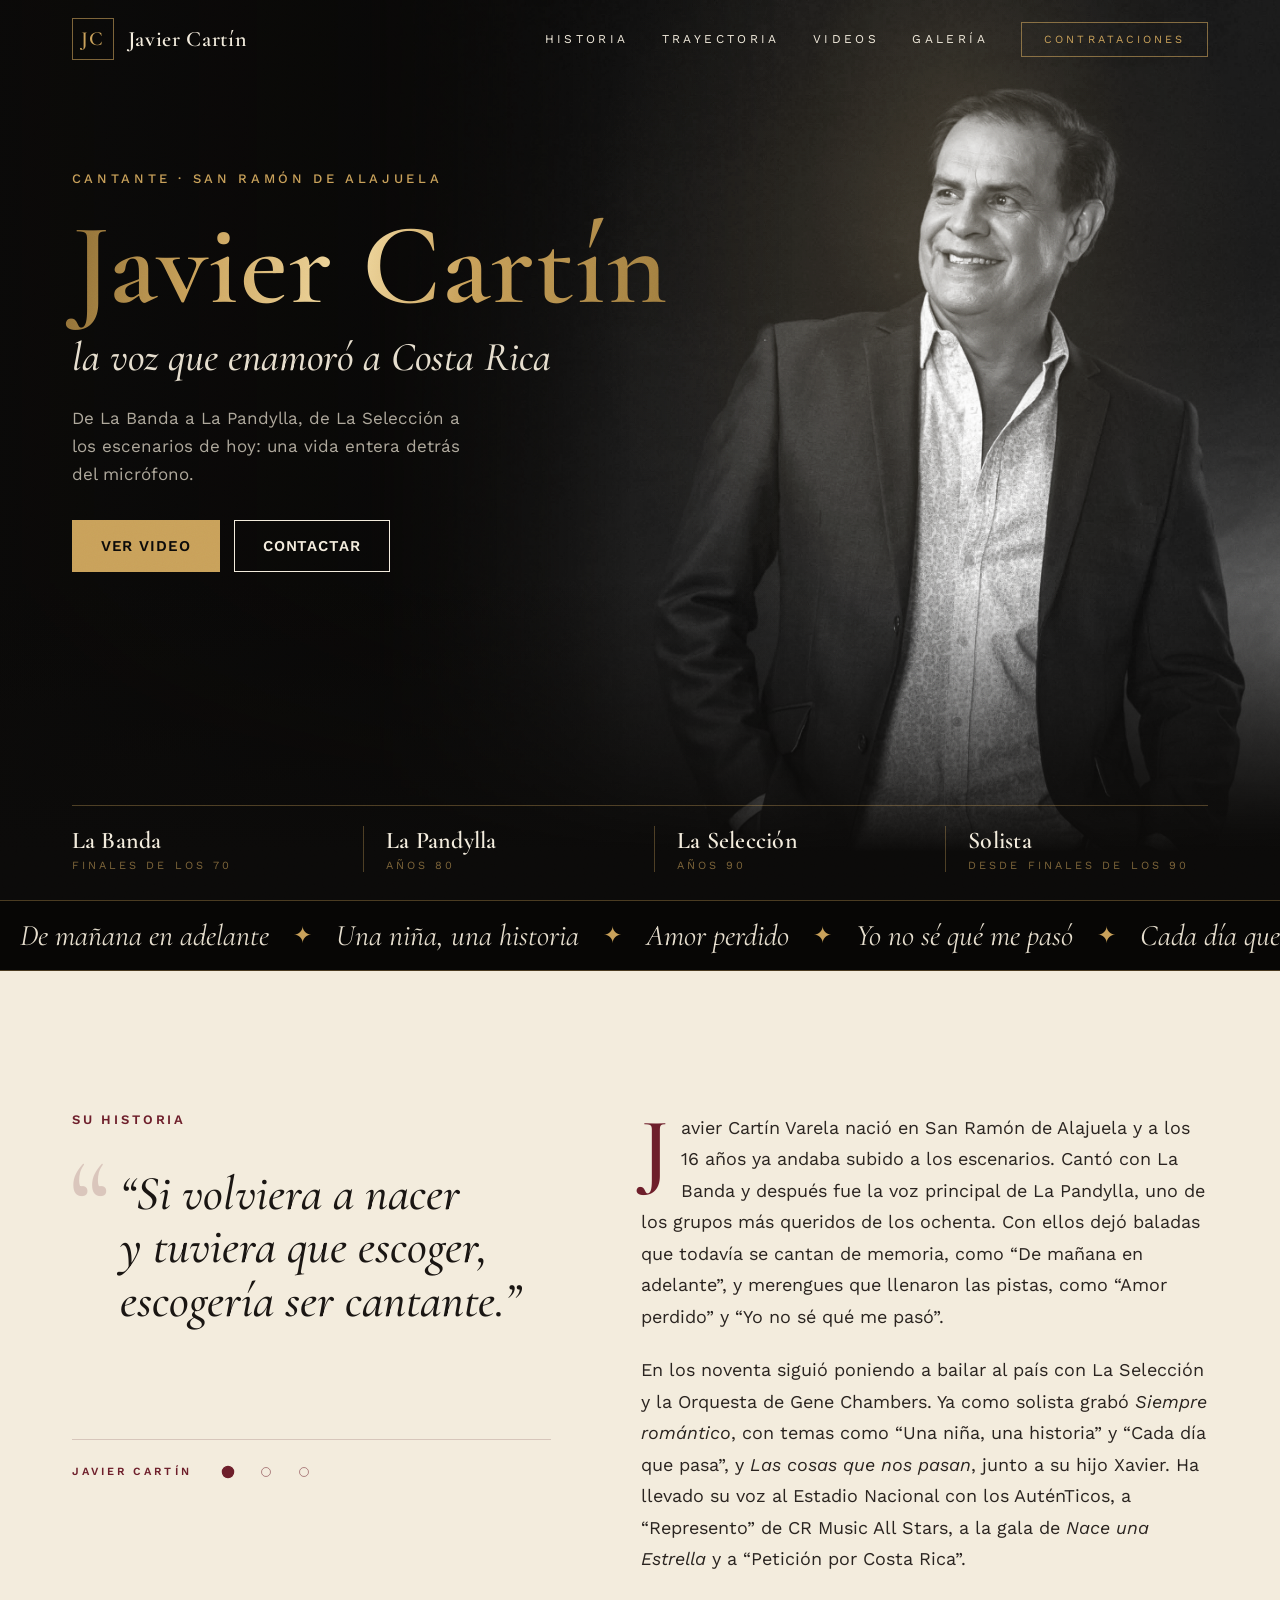
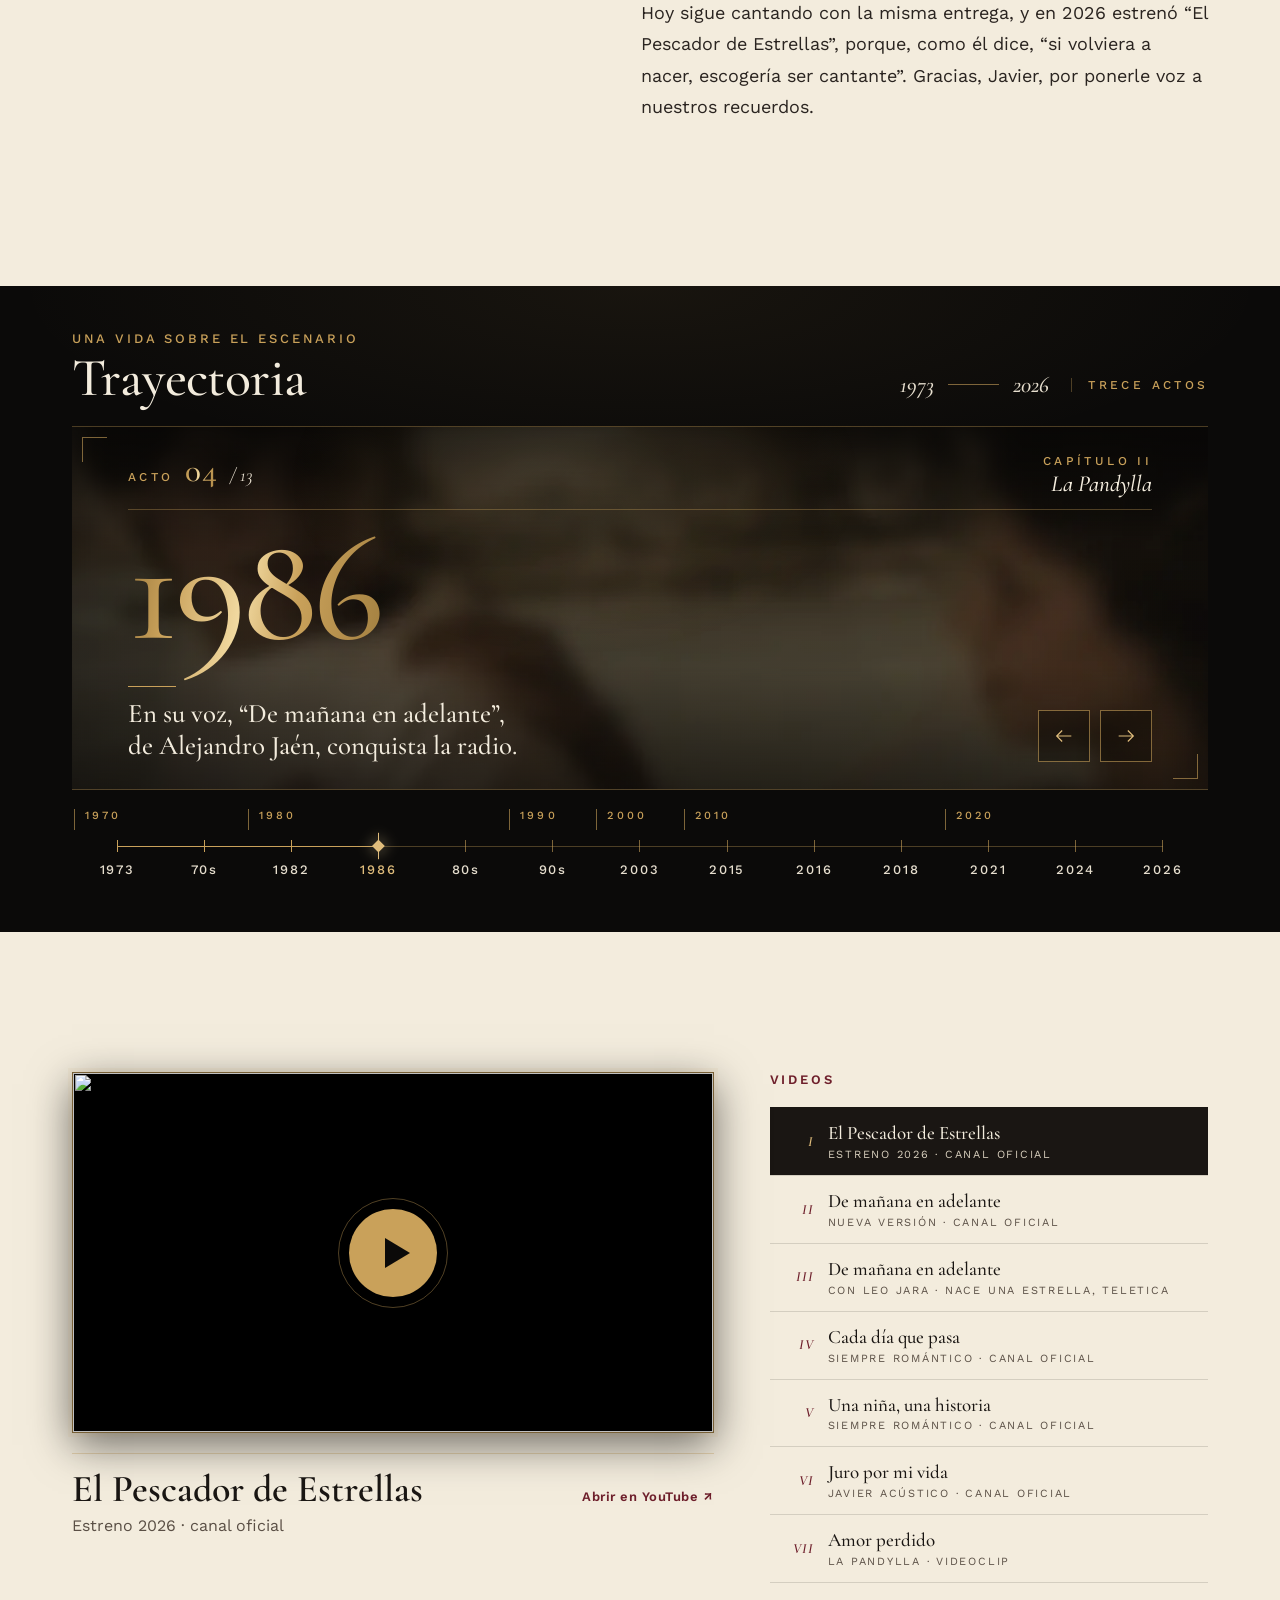
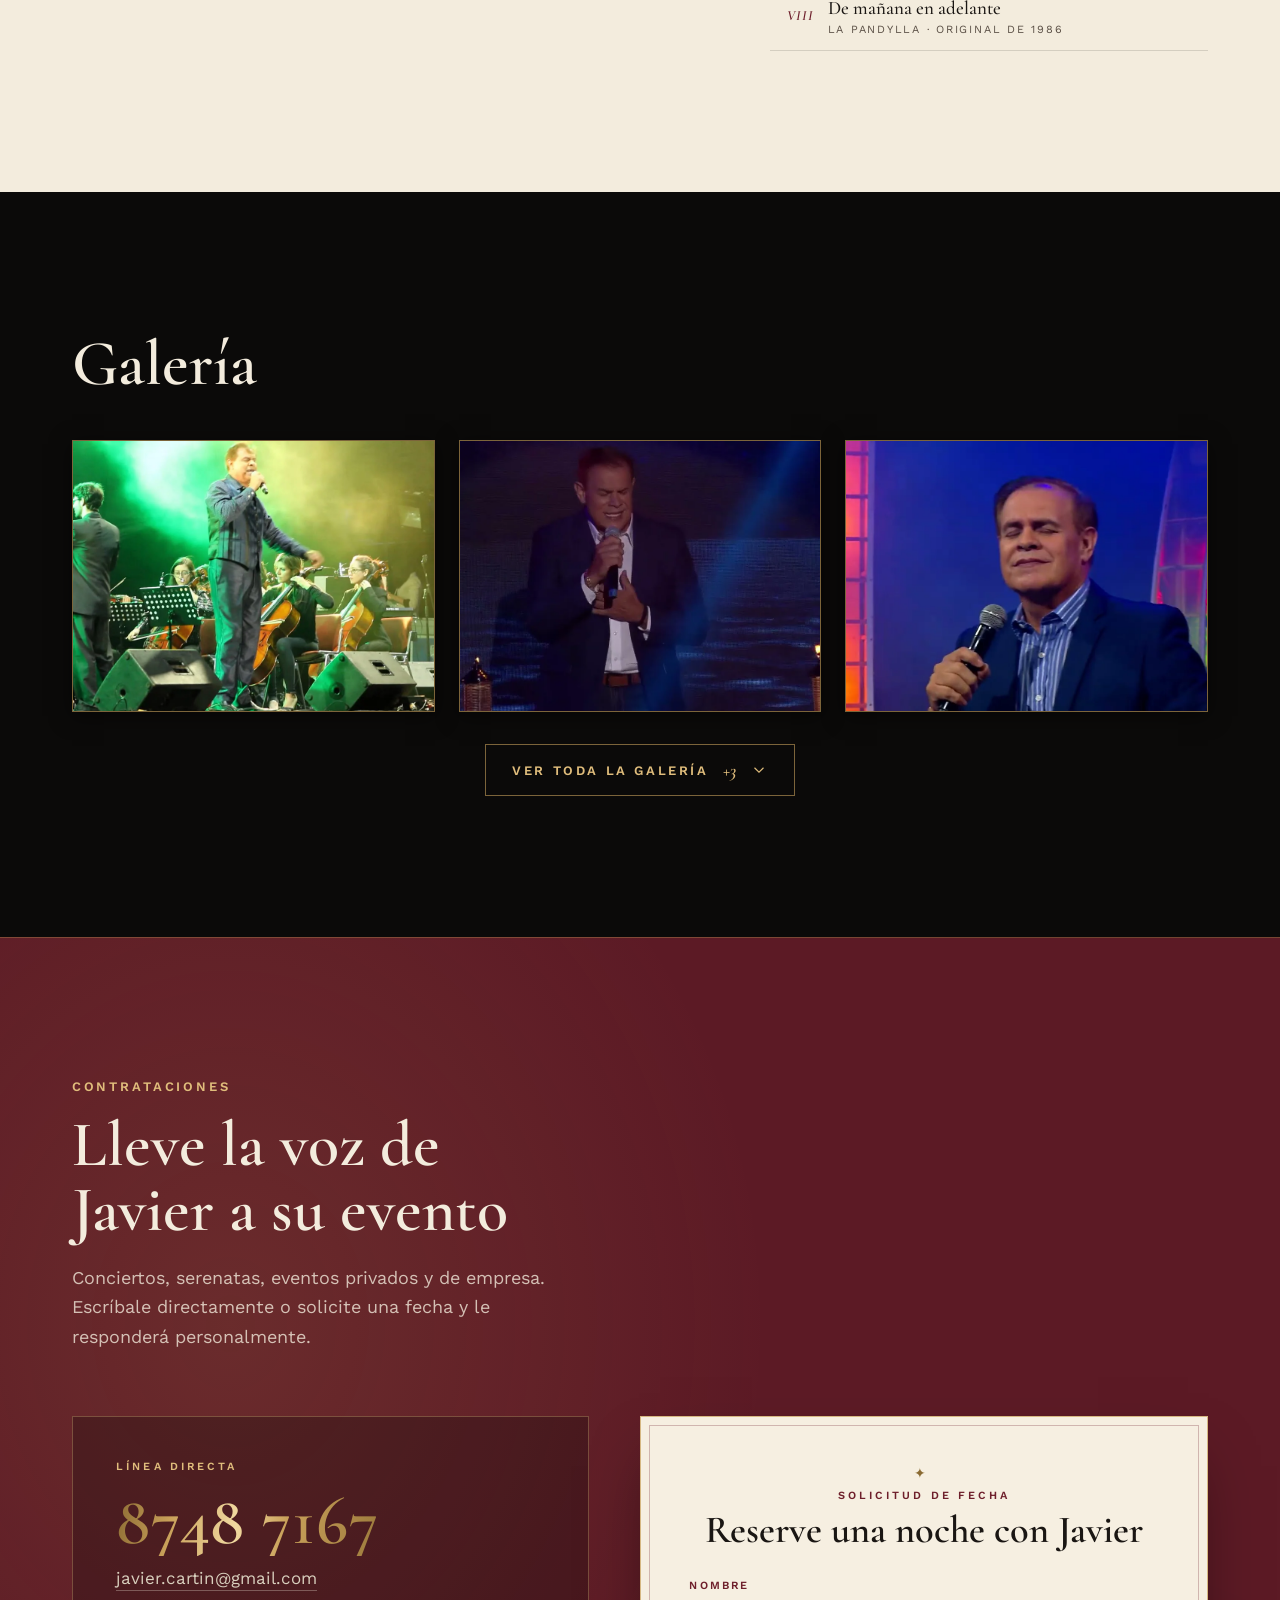
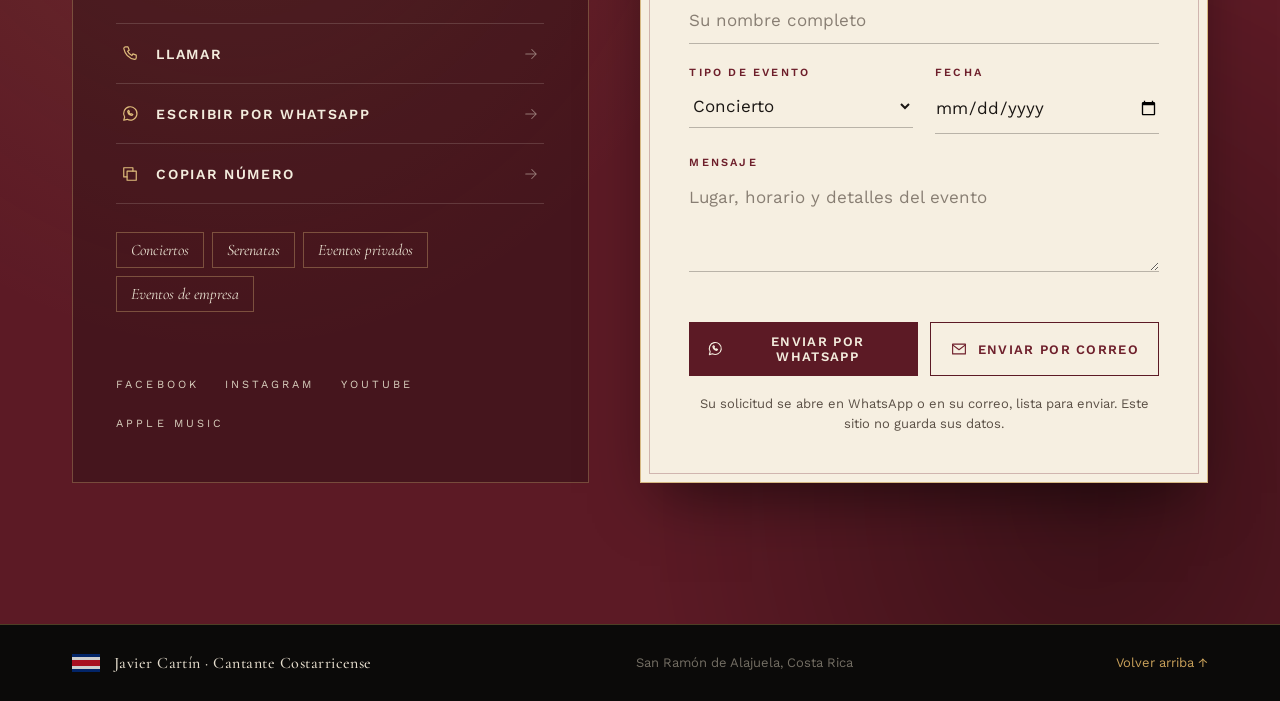
==== index.html @ 52dc6cdf "feat: contacto tipo concierge, galería de shows expandible, trayectoria compacta con fondos de época" ====
<!DOCTYPE html>
<html lang="es">
<head>
<meta charset="utf-8">
<meta name="viewport" content="width=device-width, initial-scale=1">
<title>Javier Cartín · Cantante Costarricense</title>
<meta name="description" content="Javier Cartín, cantante costarricense. De La Banda a La Pandylla, de La Selección a los escenarios de hoy. Contacto y contrataciones.">
<meta property="og:title" content="Javier Cartín · Cantante Costarricense">
<meta property="og:image" content="assets/javier-cartin.jpg">
<link rel="preconnect" href="https://fonts.googleapis.com">
<link rel="preconnect" href="https://fonts.gstatic.com" crossorigin>
<link rel="stylesheet" href="https://fonts.googleapis.com/css2?family=Cormorant+Garamond:ital,wght@0,500;0,600;1,500&family=Work+Sans:wght@400;500;600&display=swap">
<link rel="stylesheet" href="css/base.css">
<link rel="stylesheet" href="css/hero.css">
<link rel="stylesheet" href="css/trayectoria.css">
<link rel="stylesheet" href="css/secciones.css">
<link rel="stylesheet" href="css/contacto.css">
</head>
<body>
<div class="progress" id="progress"></div>
<div class="grano" aria-hidden="true"></div>

<header class="nav" id="nav">
  <a class="nav__logo" href="#inicio" aria-label="Javier Cartín · Inicio">
    <span class="nav__logo-mono" aria-hidden="true">JC</span>
    <span class="nav__logo-name">Javier Cartín</span>
  </a>
  <nav class="nav__links">
    <a href="#historia">Historia</a><a href="#trayectoria">Trayectoria</a><a href="#videos">Videos</a><a href="#galeria">Galería</a>
    <a class="nav__cta" href="#contacto">Contrataciones</a>
  </nav>
</header>

<main>
<section class="hero" id="inicio">
  <div class="hero__photo" id="heroPhoto"><img src="assets/javier-cartin.jpg" alt="Retrato de Javier Cartín" fetchpriority="high"></div>
  <div class="hero__spotlight" aria-hidden="true"></div>
  <div class="hero__scrim"></div>
  <div class="hero__fade"></div>
  <div class="hero__text">
    <div class="eyebrow reveal">Cantante · San Ramón de Alajuela</div>
    <h1 class="oro-metal reveal" data-delay="120">Javier Cartín</h1>
    <div class="hero__tag reveal" data-delay="240"><em>la voz que enamoró a Costa Rica</em></div>
    <p class="reveal" data-delay="360">De La Banda a La Pandylla, de La Selección a los escenarios de hoy: una vida entera detrás del micrófono.</p>
    <div class="btns reveal" data-delay="480">
      <a class="btn btn--gold" href="#videos">Ver video</a>
      <a class="btn btn--line" href="#contacto">Contactar</a>
    </div>
  </div>
  <div class="eras">
    <button data-era="1"><strong>La Banda</strong><span>Finales de los 70</span></button>
    <button data-era="2"><strong>La Pandylla</strong><span>Años 80</span></button>
    <button data-era="5"><strong>La Selección</strong><span>Años 90</span></button>
    <button data-era="6"><strong>Solista</strong><span>Desde finales de los 90</span></button>
  </div>
</section>

<div class="marquee" aria-hidden="true"><div class="marquee__track" id="marquee"></div></div>

<section class="historia" id="historia">
  <div class="historia__quote reveal">
    <div class="eyebrow eyebrow--vino">Su historia</div>
    <div class="quote-box"><blockquote id="quote"></blockquote></div>
    <div class="quote-meta"><span>Javier Cartín</span><div class="dots" id="quoteDots"></div></div>
  </div>
  <div class="historia__bio reveal" data-delay="150">
    <p>Javier Cartín Varela nació en San Ramón de Alajuela y a los 16 años ya andaba subido a los escenarios. Cantó con La Banda y después fue la voz principal de La Pandylla, uno de los grupos más queridos de los ochenta. Con ellos dejó baladas que todavía se cantan de memoria, como “De mañana en adelante”, y merengues que llenaron las pistas, como “Amor perdido” y “Yo no sé qué me pasó”.</p>
    <p>En los noventa siguió poniendo a bailar al país con La Selección y la Orquesta de Gene Chambers. Ya como solista grabó <em>Siempre romántico</em>, con temas como “Una niña, una historia” y “Cada día que pasa”, y <em>Las cosas que nos pasan</em>, junto a su hijo Xavier. Ha llevado su voz al Estadio Nacional con los AuténTicos, a “Represento” de CR Music All Stars, a la gala de <em>Nace una Estrella</em> y a “Petición por Costa Rica”.</p>
    <p>Hoy sigue cantando con la misma entrega, y en 2026 estrenó “El Pescador de Estrellas”, porque, como él dice, “si volviera a nacer, escogería ser cantante”. Gracias, Javier, por ponerle voz a nuestros recuerdos.</p>
  </div>
</section>

<section class="section" id="trayectoria">
  <header class="tray__head reveal">
    <div>
      <div class="eyebrow">Una vida sobre el escenario</div>
      <h2 id="trayTitulo">Trayectoria</h2>
    </div>
    <div class="tray__fechas"><span>1973</span><i aria-hidden="true"></i><span>2026</span><small>Trece actos</small></div>
  </header>

  <div class="tray__escena reveal" data-delay="100" id="tPanel" role="tabpanel">
    <div class="tray__fondo" aria-hidden="true"><div class="tray__capa"><img id="tFondoA" alt="" decoding="async"></div><div class="tray__capa"><img id="tFondoB" alt="" decoding="async"></div></div>
    <div class="tray__foco" aria-hidden="true"></div>
    <div class="tray__barrido" id="tBarrido" aria-hidden="true"></div>
    <div class="tray__contenido">
      <div class="tray__marco">
        <div class="tray__acto" id="tActoCapa"><span class="tray__et">Acto</span><span class="tray__acto-n oro-metal" id="tCount"></span><span class="tray__acto-total">/ <span id="tTotal"></span></span></div>
        <div class="tray__capitulo" id="tCapCapa"><span class="tray__et" id="tCap"></span><span class="tray__etapa" id="tMeta"></span><span class="tray__nota" id="tNota"></span></div>
      </div>
      <div class="tray__anio-wrap" id="tAnioCapa"><span class="tray__circa" id="tCirca" hidden>circa</span><span class="tray__anio oro-metal" id="tBig"></span></div>
      <div class="tray__pie">
        <div class="tray__textos" id="tTextos"><p class="tray__texto" id="tText"></p></div>
        <div class="tray__ctrl">
          <button class="tray__btn" id="tPrev" type="button" aria-label="Acto anterior"><svg viewBox="0 0 24 24" fill="none" stroke="currentColor" stroke-width="1.25" aria-hidden="true"><path d="M20 12H4M10 6l-6 6 6 6"/></svg></button>
          <p class="tray__pista" aria-hidden="true">Deslice para cambiar de acto</p>
          <button class="tray__btn" id="tNext" type="button" aria-label="Acto siguiente"><svg viewBox="0 0 24 24" fill="none" stroke="currentColor" stroke-width="1.25" aria-hidden="true"><path d="M4 12h16M14 6l6 6-6 6"/></svg></button>
        </div>
      </div>
    </div>
    <div class="tray__telon" aria-hidden="true"></div>
  </div>
  <p class="tray__sr" id="tVivo" aria-live="polite" aria-atomic="true"></p>

  <div class="tray__riel reveal" data-delay="200" id="rail">
    <div class="tray__riel-in" id="tRielIn" role="tablist" aria-label="Línea de tiempo: elija un acto (flechas izquierda y derecha)">
      <div class="tray__regla" aria-hidden="true"><span class="tray__linea"></span><span class="tray__fill"></span><span class="tray__cursor"></span></div>
    </div>
  </div>
</section>

<section class="videos" id="videos">
  <div class="videos__main reveal">
    <div class="player" id="player"></div>
    <div class="videos__cap">
      <div><h3 id="vTitle"></h3><div class="muted" id="vSub"></div></div>
      <a id="vUrl" target="_blank" rel="noopener">Abrir en YouTube ↗</a>
    </div>
  </div>
  <div class="videos__list reveal" data-delay="150">
    <div class="eyebrow eyebrow--vino">Videos</div>
    <div class="playlist" id="playlist"></div>
  </div>
</section>

<section class="section" id="galeria">
  <div class="section__head reveal"><h2>Galería</h2></div>
  <div class="gallery reveal" data-delay="120" id="gallery"></div>
</section>

<section class="contacto" id="contacto" aria-labelledby="contactoTitulo">
  <header class="contacto__head reveal">
    <div class="eyebrow eyebrow--light">Contrataciones</div>
    <h2 id="contactoTitulo">Lleve la voz de Javier a su evento</h2>
    <p>Conciertos, serenatas, eventos privados y de empresa. Escríbale directamente o solicite una fecha y le responderá personalmente.</p>
  </header>

  <div class="contacto__grid">
    <aside class="linea reveal" data-delay="100" aria-label="Línea directa">
      <div class="linea__et">Línea directa</div>
      <a class="linea__tel oro-metal" href="tel:+50687487167" aria-label="Llamar al 8748 7167">8748 7167</a>
      <a class="linea__mail" href="mailto:javier.cartin@gmail.com">javier.cartin@gmail.com</a>

      <div class="acciones">
        <a class="accion" href="tel:+50687487167"><svg viewBox="0 0 24 24" aria-hidden="true"><path d="M6.6 3.5h3l1.5 4-2 1.3a11 11 0 0 0 5.1 5.1l1.3-2 4 1.5v3a2 2 0 0 1-2 2A16.5 16.5 0 0 1 4.6 5.5a2 2 0 0 1 2-2z"/></svg><span class="accion__label">Llamar</span><svg class="accion__flecha" viewBox="0 0 24 24" aria-hidden="true"><path d="M5 12h14M13 6l6 6-6 6"/></svg></a>
        <a class="accion" href="https://wa.me/50687487167" target="_blank" rel="noopener" data-whatsapp><svg viewBox="0 0 24 24" aria-hidden="true"><path d="M4.5 19.5l1.1-3.9A8 8 0 1 1 8.6 18.4z"/><path d="M9.2 8.6c.3 2.6 2.6 4.9 5.2 5.2l1-1.2-1.6-.9-.7.7a4 4 0 0 1-2.5-2.5l.7-.7-.9-1.6z"/></svg><span class="accion__label">Escribir por WhatsApp</span><svg class="accion__flecha" viewBox="0 0 24 24" aria-hidden="true"><path d="M5 12h14M13 6l6 6-6 6"/></svg></a>
        <button class="accion" type="button" id="copyBtn"><svg viewBox="0 0 24 24" aria-hidden="true"><rect x="8.5" y="8.5" width="11" height="11"/><path d="M15.5 8.5v-4h-11v11h4"/></svg><span class="accion__label">Copiar número</span><svg class="accion__flecha" viewBox="0 0 24 24" aria-hidden="true"><path d="M5 12h14M13 6l6 6-6 6"/></svg></button>
      </div>

      <ul class="linea__eventos" aria-label="Tipos de evento">
        <li>Conciertos</li><li>Serenatas</li><li>Eventos privados</li><li>Eventos de empresa</li>
      </ul>

      <nav class="social" aria-label="Redes de Javier Cartín">
        <a href="https://www.facebook.com/javiercartinoficial" target="_blank" rel="noopener">Facebook</a>
        <a href="https://www.instagram.com/javiercartin/" target="_blank" rel="noopener">Instagram</a>
        <a href="https://www.youtube.com/@javiercartin5575" target="_blank" rel="noopener">YouTube</a>
        <a href="https://music.apple.com/cr/artist/javier-cartin/1521664752" target="_blank" rel="noopener">Apple Music</a>
      </nav>
    </aside>

    <form class="invitacion reveal" data-delay="200" id="form" novalidate aria-labelledby="formTitulo">
      <div class="invitacion__head">
        <span class="invitacion__orn" aria-hidden="true">✦</span>
        <div class="invitacion__et">Solicitud de fecha</div>
        <h3 class="invitacion__titulo" id="formTitulo">Reserve una noche con Javier</h3>
      </div>
      <label class="campo">Nombre<input name="nombre" placeholder="Su nombre completo" autocomplete="name"></label>
      <div class="invitacion__fila">
        <label class="campo">Tipo de evento<select name="tipo"><option>Concierto</option><option>Serenata</option><option>Evento privado</option><option>Evento de empresa</option><option>Otro</option></select></label>
        <label class="campo">Fecha<input type="date" name="fecha"></label>
      </div>
      <label class="campo">Mensaje<textarea name="mensaje" rows="3" placeholder="Lugar, horario y detalles del evento"></textarea></label>
      <div class="invitacion__err" id="formErr" role="alert"></div>
      <div class="invitacion__btns">
        <button type="button" class="ibtn ibtn--vino" id="sendWa" data-whatsapp><svg viewBox="0 0 24 24" aria-hidden="true"><path d="M4.5 19.5l1.1-3.9A8 8 0 1 1 8.6 18.4z"/><path d="M9.2 8.6c.3 2.6 2.6 4.9 5.2 5.2l1-1.2-1.6-.9-.7.7a4 4 0 0 1-2.5-2.5l.7-.7-.9-1.6z"/></svg>Enviar por WhatsApp</button>
        <button type="button" class="ibtn ibtn--linea" id="sendMail"><svg viewBox="0 0 24 24" aria-hidden="true"><rect x="3.5" y="5.5" width="17" height="13"/><path d="M3.5 6.5l8.5 6.5 8.5-6.5"/></svg>Enviar por correo</button>
      </div>
      <p class="invitacion__nota">Su solicitud se abre en WhatsApp o en su correo, lista para enviar. Este sitio no guarda sus datos.</p>
    </form>
  </div>
</section>
</main>

<footer class="footer">
  <div class="footer__id"><span class="flag"></span><span>Javier Cartín · Cantante Costarricense</span></div>
  <div>San Ramón de Alajuela, Costa Rica</div>
  <a href="#inicio">Volver arriba ↑</a>
</footer>

<script src="js/data.js"></script>
<script src="js/hero.js"></script>
<script src="js/trayectoria.js"></script>
<script src="js/secciones.js"></script>
<script src="js/base.js"></script>
</body>
</html>
---- css/base.css ----
/* ==========================================================================
   BASE — tokens compartidos, globales, botones, aparición.
   Dueño: integración (no lo editan los agentes de sección; si necesitás un
   token nuevo, pedilo en tu reporte final).
   ========================================================================== */
:root{
  /* Paleta */
  --negro:#0b0a09; --negro-2:#070605; --carbon:#141110; --tinta:#1a1613;
  --crema:#f3ecdd; --crema-2:#d9d0be; --crema-3:#e6dece;
  --oro:#c9a15a; --oro-claro:#e0bd7c; --oro-hover:#dcb872; --oro-profundo:#8a6a32;
  --vino:#5c1a25; --vino-texto:#6e1f2b; --gris:#5a4f45;
  /* Oro "champán" metálico para títulos y filetes (usar con background-clip:text) */
  --oro-metal:linear-gradient(100deg,#8a6a32 0%,#c9a15a 22%,#f1d9a0 46%,#c9a15a 64%,#9c7a3c 100%);
  --filete:rgba(201,161,90,.35);          /* línea fina dorada */
  --filete-fuerte:rgba(201,161,90,.6);
  /* Tipografía */
  --serif:'Cormorant Garamond',serif; --sans:'Work Sans',sans-serif;
  --tracking-etiqueta:.28em;
  /* Espaciado */
  --pad:clamp(20px,5.6vw,72px); --sec:clamp(88px,11vw,152px);
  /* Movimiento: ÚNICA fuente de duraciones y curvas del sitio.
     Si una animación pide un valor que no está acá, está mal pensada. */
  --dur-micro:200ms; --dur-ui:380ms; --dur-seccion:750ms; --dur-escena:1400ms; --dur-ambiente:20s;
  --ease-salida:cubic-bezier(.2,.7,.2,1);   /* entradas, reveals */
  --ease-escena:cubic-bezier(.65,0,.35,1);  /* cambios de escena */
  --ease-cine:cubic-bezier(.16,1,.3,1);     /* expo.out: telón, cifras grandes */
}
*{box-sizing:border-box}
html{scroll-behavior:smooth}
body{margin:0;background:var(--negro);color:var(--crema);font-family:var(--sans);overflow-x:hidden}
a{color:inherit}
a:hover{color:var(--oro)}
button{font-family:inherit}
section{scroll-margin-top:60px}
::placeholder{color:rgba(243,236,221,.55)}

.progress{position:fixed;top:0;left:0;height:3px;width:0;background:var(--oro);z-index:60}
.eyebrow{font-size:13px;letter-spacing:.22em;text-transform:uppercase;color:var(--oro);font-weight:500}
.eyebrow--vino{color:var(--vino-texto);font-weight:600}
.eyebrow--light{color:var(--oro-claro);font-weight:600}
.muted{color:var(--gris);font-size:16px;margin-top:6px}

.btns{display:flex;flex-wrap:wrap;gap:12px}
.btn{display:inline-block;text-decoration:none;text-align:center;font-weight:600;font-size:15px;letter-spacing:.06em;text-transform:uppercase;padding:16px 28px;border:1px solid transparent;background:none;color:inherit;cursor:pointer;transition:background .2s,color .2s,border-color .2s}
.btn--gold{background:var(--oro);color:var(--negro)} .btn--gold:hover{background:var(--oro-hover);color:var(--negro)}
.btn--gold2{background:var(--oro-claro);color:#1a0a0d;flex:1 1 170px} .btn--gold2:hover{background:var(--crema)}
.btn--line{border-color:var(--crema)} .btn--line:hover{background:var(--crema);color:var(--negro)}
.btn--cream{background:var(--crema);color:var(--vino)} .btn--cream:hover{background:#fff;color:var(--vino)}
.btn--ghost{border-color:rgba(243,236,221,.55)} .btn--ghost:hover{border-color:var(--crema)}
.contacto .btn--line:hover{color:var(--vino)}

/* Grano de película: textura sutil global, sin peticiones */
.grano{position:fixed;inset:0;z-index:70;pointer-events:none;opacity:.07;mix-blend-mode:overlay;background-image:url("data:image/svg+xml,%3Csvg xmlns='http://www.w3.org/2000/svg' width='160' height='160'%3E%3Cfilter id='n'%3E%3CfeTurbulence type='fractalNoise' baseFrequency='.9' numOctaves='2' stitchTiles='stitch'/%3E%3C/filter%3E%3Crect width='100%25' height='100%25' filter='url(%23n)'/%3E%3C/svg%3E")}
.oro-metal{background:var(--oro-metal);-webkit-background-clip:text;background-clip:text;color:transparent}

/* Secciones oscuras genéricas */
.section{padding:var(--sec) var(--pad)}
.section__head{display:flex;flex-wrap:wrap;align-items:baseline;justify-content:space-between;gap:12px}
h2{margin:0;font-family:var(--serif);font-weight:600;font-size:clamp(48px,5.4vw,64px);line-height:1}


/* Aparición al hacer scroll (solo si hay JS) */
.js-reveal .reveal{opacity:0;transform:translateY(28px);transition:opacity var(--dur-seccion) ease,transform var(--dur-seccion) var(--ease-salida)}
.js-reveal .reveal.is-in{opacity:1;transform:none}

:focus-visible{outline:1px solid var(--oro-claro);outline-offset:4px}

@media (prefers-reduced-motion:reduce){
  html{scroll-behavior:auto}
  .js-reveal .reveal{opacity:1;transform:none;transition:none}
}
---- css/hero.css ----
/* ==========================================================================
   HERO.CSS — nav, hero, marquesina, historia.
   Dueño: agente hero-historia.
   ========================================================================== */

/* --------------------------------------------------------------------------
   NAV
   -------------------------------------------------------------------------- */
.nav {
  position: fixed;
  top: 0; left: 0; right: 0;
  z-index: 50;
  display: flex;
  align-items: center;
  justify-content: space-between;
  gap: 24px;
  padding: 18px var(--pad);
  border-bottom: 1px solid transparent;
  transition: background var(--dur-ui) var(--ease-salida),
              border-color var(--dur-ui) var(--ease-salida),
              padding var(--dur-ui) var(--ease-salida);
}
.nav.is-scrolled {
  background: rgba(11,10,9,.95);
  border-color: var(--filete);
  padding-top: 13px;
  padding-bottom: 13px;
}

/* Monograma JC + nombre */
.nav__logo {
  display: flex;
  align-items: center;
  gap: 14px;
  text-decoration: none;
  white-space: nowrap;
}
.nav__logo-mono {
  display: flex;
  align-items: center;
  justify-content: center;
  width: 42px;
  height: 42px;
  border: 1px solid var(--filete-fuerte);
  font-family: var(--serif);
  font-weight: 600;
  font-size: 20px;
  letter-spacing: .04em;
  color: var(--oro);
  flex-shrink: 0;
  transition: border-color var(--dur-micro);
}
.nav__logo:hover .nav__logo-mono { border-color: var(--oro); }
.nav__logo-name {
  font-family: var(--serif);
  font-weight: 600;
  font-size: 22px;
  letter-spacing: .03em;
  color: var(--crema);
  transition: color var(--dur-micro);
}
.nav__logo:hover .nav__logo-name { color: var(--oro); }

/* Links */
.nav__links {
  display: flex;
  gap: clamp(16px,2.6vw,36px);
  align-items: center;
  font-size: 12px;
  letter-spacing: var(--tracking-etiqueta);
  text-transform: uppercase;
  white-space: nowrap;
}
.nav__links a { text-decoration: none; transition: color var(--dur-micro); }
.nav__links a:not(.nav__cta):hover { color: var(--oro); }

/* CTA "Contrataciones" — filete dorado refinado */
.nav__cta {
  border: 1px solid var(--filete-fuerte);
  color: var(--oro);
  padding: 10px 22px;
  font-size: 11px;
  letter-spacing: var(--tracking-etiqueta);
  transition: background var(--dur-micro), color var(--dur-micro), border-color var(--dur-micro);
}
.nav__cta:hover {
  background: var(--oro);
  color: var(--negro);
  border-color: var(--oro);
}
/* Foco visible en nav */
.nav__cta:focus-visible { outline-offset: 3px; }

/* --------------------------------------------------------------------------
   HERO
   -------------------------------------------------------------------------- */
.hero {
  position: relative;
  height: clamp(680px,100vh,960px);
  overflow: hidden;
  background: var(--negro-2);
}

/* Foto: anclada a la derecha con máscara de degradado a la izquierda */
.hero__photo {
  position: absolute;
  right: 0; top: 0;
  height: 100%;
  aspect-ratio: 1/1;
  transform-origin: 65% 25%;
}
.hero__photo img {
  width: 100%;
  height: 100%;
  object-fit: cover;
  display: block;
  -webkit-mask-image: linear-gradient(to right, transparent 0%, #000 28%);
  mask-image: linear-gradient(to right, transparent 0%, #000 28%);
}

/* Halo / spotlight de escenario sobre la foto */
.hero__spotlight {
  position: absolute;
  right: 0; top: 0;
  height: 100%;
  aspect-ratio: 1/1;
  pointer-events: none;
  background:
    radial-gradient(ellipse 55% 70% at 60% 28%, rgba(201,161,90,.13) 0%, transparent 68%),
    radial-gradient(ellipse 30% 45% at 65% 15%, rgba(240,215,160,.09) 0%, transparent 60%);
  mix-blend-mode: screen;
}

/* Scrim y fade-out inferior */
.hero__scrim {
  position: absolute;
  inset: 0;
  background: linear-gradient(
    to right,
    rgba(11,10,9,.88) 0%,
    rgba(11,10,9,.44) 42%,
    transparent 62%
  );
}
.hero__fade {
  position: absolute;
  left: 0; right: 0; bottom: 0;
  height: 320px;
  background: linear-gradient(to bottom, transparent, var(--negro) 85%);
}

/* Texto del hero */
.hero__text {
  position: relative;
  z-index: 2;
  padding: clamp(120px,19vh,172px) var(--pad) 0;
  max-width: 760px;
}

/* Eyebrow: etiqueta superior — reveal estándar de base.css; solo redefinimos tracking */
.hero .eyebrow {
  letter-spacing: var(--tracking-etiqueta);
}

/* Título h1 — telón de entrada
   clip-path SOLO dentro de .js-reveal → sin JS el h1 es visible.
   Especificidad (0,2,1) supera (0,2,0) de .js-reveal .reveal para
   que la transition incluya clip-path.                             */
.hero h1 {
  margin: 20px 0 0;
  font-family: var(--serif);
  font-weight: 600;
  font-size: clamp(64px,9vw,116px);
  line-height: .92;
  letter-spacing: .01em;
  white-space: nowrap;
  /* clase .oro-metal aplicada en HTML para el gradiente metálico.
     background-clip:text y el clip-path del telón recortan lo que sale de la caja:
     el gancho de la J baja por debajo del line-height .92. El padding da aire a los
     trazos y el margen negativo lo compensa, así el diseño no se mueve. */
  padding: .06em .08em .2em;
  margin-left: -.08em;
  margin-bottom: -.2em;
}
.js-reveal .hero h1 {
  clip-path: inset(0 100% 0 0);  /* estado inicial cuando hay JS */
  transform: none;               /* sin translateY — el telón es el reveal */
  transition: clip-path var(--dur-seccion) var(--ease-cine),
              opacity var(--dur-seccion) var(--ease-salida);
}
.js-reveal .hero h1.is-in {
  clip-path: inset(0 0% 0 0);   /* telón abierto */
}

/* Lema itálico */
.hero__tag {
  margin-top: 16px;
  font-family: var(--serif);
  font-style: italic;
  font-weight: 500;
  font-size: clamp(26px,3.2vw,42px);
  line-height: 1.1;
  color: var(--crema-3);
}

/* Párrafo descriptivo */
.hero p {
  margin: 24px 0 32px;
  font-size: 17px;
  line-height: 1.65;
  max-width: 460px;
  color: rgba(230,222,206,.75);
  text-wrap: pretty;
}

/* Botones */
.hero .btns { gap: 14px; }

/* --------------------------------------------------------------------------
   FRANJA DE ERAS (bottom del hero)
   -------------------------------------------------------------------------- */
.eras {
  position: absolute;
  left: var(--pad);
  right: var(--pad);
  bottom: 0;
  display: grid;
  grid-template-columns: repeat(4, minmax(0, 1fr));
  gap: clamp(10px,2.5vw,28px);
  border-top: 1px solid var(--filete);
  padding: 20px 0 28px;
}
.eras button {
  background: none;
  border: 0;
  padding: 0;
  text-align: left;
  cursor: pointer;
  color: var(--crema-3);
  transition: color var(--dur-micro);
  min-height: 44px;        /* objetivo táctil */
}
.eras button:hover { color: var(--oro); }
.eras button:hover strong { color: var(--oro); }
.eras strong {
  display: block;
  font-family: var(--serif);
  font-size: clamp(18px,1.9vw,24px);
  font-weight: 600;
  letter-spacing: .01em;
  color: var(--crema);
  transition: color var(--dur-micro);
}
.eras span {
  display: block;
  margin-top: 4px;
  font-size: 11px;
  letter-spacing: var(--tracking-etiqueta);
  text-transform: uppercase;
  color: var(--filete-fuerte);
}
/* Separador decorativo entre eras */
.eras button + button { border-left: 1px solid var(--filete); padding-left: clamp(10px,1.8vw,22px); }

/* --------------------------------------------------------------------------
   MARQUESINA DE CANCIONES
   -------------------------------------------------------------------------- */
.marquee {
  overflow: hidden;
  border-top: 1px solid var(--filete);
  border-bottom: 1px solid var(--filete);
  padding: 16px 0;
  background: var(--negro-2);
}
.marquee__track {
  display: flex;
  align-items: center;
  width: max-content;
  font-family: var(--serif);
  font-style: italic;
  font-size: clamp(22px,2.4vw,30px);
  white-space: nowrap;
  animation: marquee 60s linear infinite;    /* velocidad más serena */
}
.marquee__track span {
  padding: 0 20px;
  color: var(--crema-3);
}
.marquee__track .orn {                       /* ornamento ✦ */
  color: var(--oro);
  font-style: normal;
  font-size: .75em;
  padding: 0 4px;
  vertical-align: middle;
  letter-spacing: 0;
}
@keyframes marquee { to { transform: translateX(-50%); } }

/* --------------------------------------------------------------------------
   KEN-BURNS (foto hero) — sin definición en @media reduced-motion
   -------------------------------------------------------------------------- */
@keyframes kenburns { from { transform: scale(1) } to { transform: scale(1.055) } }
.hero__photo { animation: kenburns 22s ease-in-out infinite alternate; }

/* --------------------------------------------------------------------------
   HISTORIA (#historia, fondo crema)
   -------------------------------------------------------------------------- */
.historia {
  background: var(--crema);
  color: var(--tinta);
  padding: var(--sec) var(--pad);
  display: flex;
  flex-wrap: wrap;
  gap: clamp(44px,7vw,96px);
}

.historia__quote { flex: 5 1 340px; min-width: 0; }
.historia__bio   { flex: 6 1 400px; min-width: 0; font-size: 18px; line-height: 1.75; color: #2a2420; text-wrap: pretty; }
.historia__bio p { margin: 0 0 22px; }

/* Drop cap en el primer párrafo */
.historia__bio p:first-child::first-letter {
  font-family: var(--serif);
  font-size: 4.6em;
  font-weight: 600;
  line-height: .78;
  float: left;
  margin: .06em .15em 0 0;
  color: var(--vino-texto);
}

/* Bloque de cita con comillas ornamentales grandes */
.quote-box {
  position: relative;
  min-height: 260px;
  margin-top: 32px;
  padding: 8px 0 8px 48px;  /* espacio para la comilla */
}
/* Comilla ornamental de apertura */
.quote-box::before {
  content: '\201C';          /* " */
  position: absolute;
  left: -4px;
  top: -18px;
  font-family: var(--serif);
  font-size: clamp(96px,10vw,128px);
  line-height: 1;
  color: var(--vino-texto);
  opacity: .18;
  pointer-events: none;
  user-select: none;
}

blockquote {
  margin: 0;
  font-family: var(--serif);
  font-style: italic;
  font-weight: 500;
  font-size: clamp(32px,3.8vw,50px);
  line-height: 1.1;
  text-wrap: balance;
  color: var(--tinta);
  transition: opacity var(--dur-ui) var(--ease-escena),
              transform var(--dur-ui) var(--ease-escena);
}
blockquote.fading {
  opacity: 0;
  transform: translateY(6px);
}

/* Meta de la cita (nombre + dots) */
.quote-meta {
  display: flex;
  align-items: center;
  gap: 20px;
  margin-top: 20px;
  padding-top: 16px;
  border-top: 1px solid rgba(92,26,37,.18);
}
.quote-meta > span {
  font-size: 11px;
  letter-spacing: var(--tracking-etiqueta);
  text-transform: uppercase;
  color: var(--vino-texto);
  font-weight: 600;
}

/* Dots de navegación de frases */
.dots { display: flex; gap: 6px; }
.dots button {
  position: relative;
  width: 32px;
  height: 32px;
  min-width: 32px;
  background: none;
  border: 0;
  padding: 0;
  cursor: pointer;
  display: flex;
  align-items: center;
  justify-content: center;
  /* objetivo táctil ≥44px gracias al pseudo-element */
}
/* Ampliar área táctil sin agrandar el punto visual */
.dots button::after {
  content: "";
  position: absolute;
  width: 44px;
  height: 44px;
}
.dots button::before {
  content: "";
  width: 8px;
  height: 8px;
  border-radius: 50%;
  border: 1px solid rgba(110,31,43,.5);
  transition: background var(--dur-micro), border-color var(--dur-micro), transform var(--dur-micro);
}
.dots button.is-active::before {
  background: var(--vino-texto);
  border-color: var(--vino-texto);
  transform: scale(1.25);
}
.dots button:hover::before { border-color: var(--vino-texto); }

/* --------------------------------------------------------------------------
   RESPONSIVE
   -------------------------------------------------------------------------- */
@media (max-width:767px) {
  /* Nav móvil: solo logo + CTA */
  .nav__links a:not(.nav__cta) { display: none; }
  .nav__logo-name { font-size: 18px; }
  .nav { gap: 12px; }
  .nav__cta { padding: 12px 14px; letter-spacing: .16em; min-height: 44px; display: inline-flex; align-items: center; }
}
@media (max-width:359px) {
  .nav__logo-name { display: none; }
}
@media (max-width:767px) {

  /* Hero móvil: sin intro de clip-path; contenido visible de inmediato */
  .hero {
    height: auto;
    min-height: 100svh;
    padding-bottom: 200px;
  }
  .hero h1 { white-space: normal; word-break: break-word; }
  .js-reveal .hero h1,
  .js-reveal .hero h1.is-in { clip-path: none; }   /* sin telón en móvil */
  .js-reveal .hero h1 { transition: opacity var(--dur-seccion) var(--ease-salida); }
  .hero__photo {
    animation: none;              /* sin ken-burns en móvil (perf) */
    right: -10%;
    opacity: .55;
  }
  /* Eras en 2 columnas en móvil */
  .eras {
    grid-template-columns: repeat(2, minmax(0, 1fr));
    row-gap: 16px;
  }
  .eras button + button { border-left: 0; padding-left: 0; }
  .eras button:nth-child(3) { border-top: 1px solid var(--filete); padding-top: 14px; }
  .eras button:nth-child(4) { border-top: 1px solid var(--filete); padding-top: 14px; }
  /* Historia: sin drop cap (puede desbordar en pantallas pequeñas) */
  .historia__bio p:first-child::first-letter { all: unset; }
  .quote-box { padding-left: 0; }
  .quote-box::before { display: none; }
}

/* Capa extra: parallax del puntero solo en escritorio con hover y sin reduced-motion */
@media (min-width:1024px) and (hover:hover) {
  /* Activado desde hero.js con rAF + lerp */
  .hero__photo { will-change: transform; }
}

/* --------------------------------------------------------------------------
   REDUCED MOTION — mismo contenido, estático
   -------------------------------------------------------------------------- */
@media (prefers-reduced-motion:reduce) {
  .hero__photo                        { animation: none; }
  .marquee__track                     { animation: none; }
  .js-reveal .hero h1,
  .js-reveal .hero h1.is-in           { clip-path: none; }
  .js-reveal .hero h1                 { transition: none; }
  blockquote                          { transition: none; }
  .dots button::before                { transition: none; }
}
---- css/trayectoria.css ----
/* ==========================================================================
   TRAYECTORIA — "Noche de gala en trece actos". Dueño: agente trayectoria.
   Tres versiones: móvil (max-width:767px), escritorio (base de este archivo)
   y capa extra (min-width:1024px + hover + sin reduced-motion) que JS activa
   con .tray--telon (telón inicial), .tray--kb (zoom lento del fondo) y el foco
   que sigue al puntero.
   Presupuesto de alto (escritorio): encabezado + escena + riel caben en
   100svh − nav (≈80px) desde 1024×600. Por eso los tamaños grandes usan
   min(…vw, …svh): se achican también por la altura de la ventana.
   Duraciones y curvas: SOLO tokens de :root (base.css).
   ========================================================================== */
#trayectoria{
  /* Tokens locales de la sección */
  --tray-luz:rgba(241,217,160,.13);      /* luz cálida de escenario */
  --tray-luz-suave:rgba(201,161,90,.05);
  --tray-velo:rgba(7,6,5,.9);            /* fondo del escenario */
  --tray-terciopelo:#3a0d15;             /* sombra del telón (deriva de --vino) */
  --tray-foto:.88;                       /* opacidad de la foto de época (ya viene difuminada y con techo de luz) */
  /* Velo sobre la foto: más denso arriba (etiquetas doradas de 12px) y a la izquierda (año y texto).
     Calibrado con las 12 fotos (960×480, techo de luz p99.5 = 150 en el archivo; 125 en la de La Selección):
     peor píxel → oro 12px ≥ 4.5:1, texto crema ≥ 6.3:1, año ≥ 3.1:1 (texto grande), botones ≥ 4.7:1.
     Si cambiás opacidad, velo o una foto, volvé a medir. */
  --tray-velo-v:linear-gradient(180deg,rgba(7,6,5,.86) 0%,rgba(7,6,5,.24) 34%,rgba(7,6,5,.24) 66%,rgba(7,6,5,.64) 100%);
  --tray-velo-h:linear-gradient(90deg,rgba(7,6,5,.5) 0%,rgba(7,6,5,.2) 45%,rgba(7,6,5,.05) 100%);
  --tray-n:12;                           /* nº de actos (lo fija JS) */
  --tray-i:0;                            /* acto activo (lo fija JS) */
  --tray-y-regla:16px;                   /* altura de la línea del riel */
  position:relative;isolation:isolate;overflow:hidden;
  background:
    radial-gradient(ellipse 70% 42% at 50% 0%,rgba(201,161,90,.07),transparent 70%),
    var(--negro);
}
/* Padding vertical propio (el --sec genérico, hasta 152px, se comía la pantalla) */
#trayectoria.section{padding-top:clamp(20px,5vh,64px);padding-bottom:clamp(20px,5vh,64px)}
@supports (height:1svh){#trayectoria.section{padding-top:clamp(20px,5svh,64px);padding-bottom:clamp(20px,5svh,64px)}}

/* ---------- Encabezado compacto: título y fechas en la misma línea ---------- */
.tray__head{display:flex;flex-wrap:wrap;align-items:flex-end;justify-content:space-between;gap:10px 40px}
#trayectoria h2{margin-top:6px;font-weight:500;font-size:clamp(34px,min(4.2vw,7vh),72px);letter-spacing:-.01em;line-height:.95}
.tray__fechas{display:flex;align-items:center;gap:14px;padding-bottom:.18em;font-family:var(--serif);font-style:italic;font-weight:500;font-size:clamp(18px,min(1.8vw,3.4vh),28px);color:var(--crema-3)}
.tray__fechas i{display:block;width:clamp(32px,4vw,64px);height:1px;background:var(--filete-fuerte)}
.tray__fechas small{margin-left:8px;padding-left:16px;border-left:1px solid var(--filete);font-family:var(--sans);font-style:normal;font-size:12px;font-weight:500;letter-spacing:var(--tracking-etiqueta);text-transform:uppercase;color:var(--oro)}

/* ---------- Escenario ---------- */
.tray__escena{
  position:relative;isolation:isolate;overflow:hidden;
  margin-top:clamp(12px,2.6vh,32px);
  padding:clamp(16px,3vh,40px) clamp(24px,4.4vw,72px);
  border-top:1px solid var(--filete);border-bottom:1px solid var(--filete);
  background:
    radial-gradient(ellipse 60% 26% at 50% 104%,rgba(201,161,90,.09),transparent 70%),
    linear-gradient(180deg,rgba(20,17,16,.7),var(--tray-velo));
  touch-action:pan-y;            /* el scroll vertical sigue siendo nativo; el swipe horizontal es nuestro */
}
/* Escuadras doradas de invitación de gala */
.tray__escena::before,.tray__escena::after{content:"";position:absolute;z-index:5;width:24px;height:24px;pointer-events:none}
.tray__escena::before{top:10px;left:10px;border-top:1px solid var(--filete-fuerte);border-left:1px solid var(--filete-fuerte)}
.tray__escena::after{right:10px;bottom:10px;border-right:1px solid var(--filete-fuerte);border-bottom:1px solid var(--filete-fuerte)}

/* Capa 0: foto de época, ya difuminada y entonada en el archivo (sin filter en CSS).
   Dos capas que se relevan: fundido (CSS) o telón de luz sincronizado con el barrido (WAAPI, clip-path).
   La capa (sin transform) lleva opacidad y clip, así el borde del telón coincide con la línea del barrido;
   la <img> de adentro lleva solo el transform (escala base y Ken Burns). */
.tray__fondo{position:absolute;inset:0;z-index:0;pointer-events:none;overflow:hidden}
.tray__capa{position:absolute;inset:0;z-index:0;opacity:0;transition:opacity var(--dur-escena) var(--ease-escena)}
.tray__capa.is-visible{opacity:var(--tray-foto)}
.tray__capa.sin-trans{transition:none}
.tray__fondo img{position:absolute;inset:0;width:100%;height:100%;object-fit:cover;object-position:50% 35%;display:block;transform:scale(1.06)}
.tray__fondo img:not([src]){visibility:hidden}
.tray__fondo::after{content:"";position:absolute;inset:0;z-index:2;background:var(--tray-velo-v),var(--tray-velo-h)}
/* Ken Burns: solo capa extra (JS pone .tray--kb) y solo mientras la sección está a la vista (.is-visto).
   Las dos capas corren en fase, así el relevo nunca salta. */
.tray--kb .tray__fondo img{animation:tray-kb var(--dur-ambiente) var(--ease-escena) infinite alternate;animation-play-state:paused}
.tray--kb.is-visto .tray__fondo img{animation-play-state:running}
@keyframes tray-kb{
  from{transform:scale(1.05) translate3d(-1.2%,.6%,0)}
  to{transform:scale(1.13) translate3d(1.2%,-.6%,0)}
}

/* Capa 1: foco de escenario (se mueve solo con transform) */
.tray__foco{position:absolute;z-index:1;top:-40%;left:12%;width:76%;height:160%;pointer-events:none;
  background:radial-gradient(ellipse 46% 42% at 50% 34%,var(--tray-luz),var(--tray-luz-suave) 48%,transparent 72%);
  transform:translate3d(var(--tray-foco-x,0%),0,0);
  transition:transform var(--dur-escena) var(--ease-cine)}

/* Capa 3: barrido de luz al cambiar de acto (lo anima JS con WAAPI; la foto nueva entra detrás de esta línea) */
.tray__barrido{position:absolute;inset:0;z-index:3;pointer-events:none;opacity:0}
.tray__barrido::before{content:"";position:absolute;top:0;bottom:0;left:0;width:1px;
  background:linear-gradient(180deg,transparent,var(--oro-claro) 28%,#f1d9a0 50%,var(--oro-claro) 72%,transparent)}
.tray__barrido::after{content:"";position:absolute;top:0;bottom:0;left:-90px;width:180px;
  background:radial-gradient(ellipse 50% 60% at 50% 50%,rgba(241,217,160,.16),transparent 70%)}

/* Capa 2: contenido */
.tray__contenido{position:relative;z-index:2}
.tray__marco{display:flex;align-items:flex-start;justify-content:space-between;gap:12px 32px;padding-bottom:12px;border-bottom:1px solid var(--filete)}
.tray__acto{display:flex;align-items:baseline;gap:12px;white-space:nowrap}
.tray__et{font-size:12px;font-weight:500;letter-spacing:var(--tracking-etiqueta);text-transform:uppercase;color:var(--oro)}
/* oro-metal pinta con background-clip:text: el padding agranda la caja pintable y el margen negativo
   lo devuelve, para que ningún trazo quede fuera (mismo arreglo que el h1 del hero) */
.tray__acto-n{font-family:var(--serif);font-weight:500;font-size:clamp(26px,min(2.6vw,5vh),38px);line-height:1;letter-spacing:.02em;padding:.08em .06em .14em;margin:-.08em -.06em -.14em}
.tray__acto-total{font-family:var(--serif);font-style:italic;font-size:clamp(16px,1.5vw,21px);color:var(--crema-3)}
/* Capítulo en dos líneas: [nota · ETIQUETA] / etapa. La nota va al lado de la etiqueta para no sumar alto. */
.tray__capitulo{display:grid;grid-template-columns:auto auto;justify-content:end;align-items:baseline;gap:4px 14px;text-align:right}
.tray__capitulo .tray__et{grid-area:1/2}
.tray__etapa{grid-area:2/1/3/3;justify-self:end;font-family:var(--serif);font-style:italic;font-weight:500;font-size:clamp(18px,min(1.8vw,3.4vh),26px);line-height:1.1;color:var(--crema)}
.tray__nota{grid-area:1/1;font-size:12px;letter-spacing:.08em;color:var(--crema-3)}
.tray__nota:empty{display:none}

/* Año protagonista: limitado por ancho Y por alto */
.tray__anio-wrap{margin:clamp(6px,1.4vh,24px) 0 0;font-family:var(--serif);font-weight:500;font-size:clamp(64px,min(12vw,19vh),232px);line-height:.86;letter-spacing:-.025em;white-space:nowrap}
/* Caja pintable ampliada (tildes de "Años", trazos del 7 y del 9) sin mover el layout */
.tray__anio{display:inline-block;padding:.14em .08em .24em;margin:-.14em -.04em -.24em -.08em}
.tray__circa{display:inline-block;margin-right:.6em;font-style:italic;font-size:clamp(16px,1.6vw,24px);letter-spacing:.04em;color:var(--crema-3)}
.tray__circa[hidden]{display:none}

.tray__pie{display:grid;grid-template-columns:minmax(0,1fr) auto;align-items:end;gap:16px 48px;margin-top:clamp(16px,3.4vh,40px)}
/* Todos los textos apilados en la misma celda: el alto es el del más largo, sin saltos de layout */
.tray__textos{display:grid;max-width:58ch;font-family:var(--serif);font-weight:500;font-size:clamp(19px,min(2.1vw,3.7vh),34px);line-height:1.2;padding-top:12px}
.tray__textos::before{content:"";grid-area:1/1;align-self:start;width:48px;height:1px;background:var(--oro);margin-top:-12px}
.tray__texto,.tray__medida{grid-area:1/1;margin:0;text-wrap:balance}
.tray__medida{visibility:hidden}
.tray__texto em,.tray__medida em{font-style:italic;color:var(--oro-claro)}

.tray__ctrl{display:flex;gap:10px}
.tray__btn{position:relative;overflow:hidden;width:52px;height:52px;display:flex;align-items:center;justify-content:center;padding:0;background:rgba(7,6,5,.35);border:1px solid var(--filete-fuerte);color:var(--oro-claro);cursor:pointer;transition:color var(--dur-micro) var(--ease-salida),border-color var(--dur-micro) var(--ease-salida)}
.tray__btn::before{content:"";position:absolute;inset:0;background:var(--oro);transform:scaleY(0);transform-origin:bottom;transition:transform var(--dur-ui) var(--ease-salida)}
.tray__btn svg{position:relative;width:22px;height:22px}
.tray__btn[aria-disabled="true"]{opacity:.35;cursor:default}
.tray__pista{display:none}

/* Texto solo para lectores de pantalla */
.tray__sr{position:absolute;width:1px;height:1px;margin:-1px;padding:0;overflow:hidden;clip:rect(0 0 0 0);white-space:nowrap;border:0}

/* Telón inicial: solo existe en la capa extra (JS pone .tray--telon) */
.tray__telon{display:none}
.tray--telon .tray__telon{display:block;position:absolute;inset:0;z-index:4;pointer-events:none}
.tray--telon .tray__telon::before,.tray--telon .tray__telon::after{
  content:"";position:absolute;top:0;bottom:0;width:50.5%;
  background:
    linear-gradient(180deg,rgba(0,0,0,0) 40%,rgba(0,0,0,.55)),
    repeating-linear-gradient(90deg,var(--tray-terciopelo) 0,var(--vino) 22px,var(--tray-terciopelo) 44px);
  transition:transform var(--dur-escena) var(--ease-cine) var(--dur-ui)}
.tray--telon .tray__telon::before{left:0;border-right:1px solid var(--filete-fuerte)}
.tray--telon .tray__telon::after{right:0;border-left:1px solid var(--filete-fuerte)}
.tray--telon.is-abierto .tray__telon::before{transform:translate3d(-101%,0,0)}
.tray--telon.is-abierto .tray__telon::after{transform:translate3d(101%,0,0)}
.tray--telon.is-retirado .tray__telon{display:none}

/* ---------- Riel / regla por décadas (pegado a la escena) ---------- */
.tray__riel{margin-top:clamp(8px,1.6vh,24px);overflow-x:auto;scrollbar-width:none;padding:4px 2px}
.tray__riel::-webkit-scrollbar{display:none}
.tray__riel-in{position:relative;min-width:720px;display:grid;grid-template-columns:repeat(var(--tray-n),minmax(0,1fr))}
.tray__decada{grid-row:1;padding:0 0 8px 10px;border-left:1px solid var(--filete-fuerte);font-size:11px;font-weight:500;letter-spacing:var(--tracking-etiqueta);text-transform:uppercase;color:var(--oro);white-space:nowrap}
.tray__regla{grid-area:2/1/3/-1;position:relative;pointer-events:none}
.tray__linea,.tray__fill{position:absolute;top:var(--tray-y-regla);left:calc(50% / var(--tray-n));right:calc(50% / var(--tray-n));height:1px}
.tray__linea{background:var(--filete)}
.tray__fill{background:var(--oro);transform-origin:left center;transform:scaleX(calc(var(--tray-i) / (var(--tray-n) - 1)));transition:transform var(--dur-seccion) var(--ease-cine)}
.tray__cursor{position:absolute;top:var(--tray-y-regla);left:0;width:calc(100% / var(--tray-n));height:0;transform:translate3d(calc(var(--tray-i) * 100%),0,0);transition:transform var(--dur-seccion) var(--ease-cine)}
.tray__cursor::before{content:"";position:absolute;left:50%;top:0;width:9px;height:9px;background:var(--oro-claro);box-shadow:0 0 14px 2px rgba(241,217,160,.35);transform:translate(-50%,-50%) rotate(45deg)}

.tray__tab{grid-row:2;position:relative;z-index:1;display:flex;flex-direction:column;align-items:center;gap:10px;min-height:46px;padding:10px 2px 6px;background:none;border:0;cursor:pointer;font-size:13px;font-weight:500;letter-spacing:.14em;color:var(--crema-3);outline-offset:-2px}
.tray__tab::before{content:"";width:1px;height:12px;background:var(--filete-fuerte);transform-origin:center;transition:transform var(--dur-ui) var(--ease-salida)}
.tray__tab.is-past::before{background:var(--oro)}
.tray__tab[aria-selected="true"]{color:var(--oro-claro)}
.tray__tab[aria-selected="true"]::before{background:var(--oro-claro);transform:scaleY(2.2)}

/* svh donde exista (en móvil no salta con la barra del navegador) */
@supports (height:1svh){
  #trayectoria h2{font-size:clamp(34px,min(4.2vw,7svh),72px)}
  .tray__fechas{font-size:clamp(18px,min(1.8vw,3.4svh),28px)}
  .tray__escena{margin-top:clamp(12px,2.6svh,32px);padding:clamp(16px,3svh,40px) clamp(24px,4.4vw,72px)}
  .tray__acto-n{font-size:clamp(26px,min(2.6vw,5svh),38px)}
  .tray__etapa{font-size:clamp(18px,min(1.8vw,3.4svh),26px)}
  .tray__anio-wrap{margin-top:clamp(6px,1.4svh,24px);font-size:clamp(64px,min(12vw,19svh),232px)}
  .tray__pie{margin-top:clamp(16px,3.4svh,40px)}
  .tray__textos{font-size:clamp(19px,min(2.1vw,3.7svh),34px)}
  .tray__riel{margin-top:clamp(8px,1.6svh,24px)}
}

/* Hover solo donde existe hover real */
@media (hover:hover){
  .tray__btn:not([aria-disabled="true"]):hover{color:var(--negro);border-color:var(--oro)}
  .tray__btn:not([aria-disabled="true"]):hover::before{transform:scaleY(1)}
  .tray__tab:hover{color:var(--crema)}
  .tray__tab:not([aria-selected="true"]):hover::before{transform:scaleY(1.6)}
}

/* ---------- Móvil: se permite scroll, pero compacto ---------- */
@media (max-width:767px){
  #trayectoria{
    --tray-foto:.7;
    --tray-velo-v:linear-gradient(180deg,rgba(7,6,5,.72) 0%,rgba(7,6,5,.42) 34%,rgba(7,6,5,.42) 66%,rgba(7,6,5,.8) 100%);
    --tray-velo-h:linear-gradient(90deg,rgba(7,6,5,.25) 0%,rgba(7,6,5,.15) 45%,rgba(7,6,5,.1) 100%);
  }
  #trayectoria.section{padding-top:52px;padding-bottom:52px}
  #trayectoria h2{font-size:clamp(38px,11vw,48px)}
  .tray__head{align-items:flex-start;gap:8px 24px}
  .tray__fechas{font-size:18px;gap:10px;padding-bottom:0}
  .tray__fechas small{margin-left:4px;padding-left:12px}
  .tray__escena{margin-top:18px;padding:22px 18px 18px}
  .tray__escena::before,.tray__escena::after{width:16px;height:16px}
  .tray__escena::before{top:7px;left:7px}
  .tray__escena::after{right:7px;bottom:7px}
  .tray__foco{left:-10%;width:120%}
  .tray__marco{gap:10px;padding-bottom:10px}
  .tray__acto{gap:8px}
  .tray__acto-n{font-size:28px}
  .tray__capitulo{gap:2px 10px}
  .tray__etapa{font-size:19px}
  .tray__nota{font-size:11px}
  .tray__anio-wrap{font-size:clamp(56px,18vw,104px);margin-top:12px}
  .tray__pie{grid-template-columns:minmax(0,1fr);gap:16px;margin-top:20px}
  .tray__textos{font-size:20px;line-height:1.24;max-width:none}
  .tray__ctrl{justify-content:space-between;align-items:center}
  .tray__btn{width:48px;height:48px}
  .tray__pista{display:block;margin:0;flex:1;text-align:center;font-size:11px;font-weight:500;letter-spacing:var(--tracking-etiqueta);text-transform:uppercase;color:var(--crema-3)}
  .tray__riel{margin-top:10px;margin-left:calc(var(--pad) * -1);margin-right:calc(var(--pad) * -1);padding-left:var(--pad);padding-right:var(--pad);scroll-padding:0 var(--pad)}
  .tray__tab{min-height:48px}       /* objetivo táctil */
}
@media (max-width:767px) and (hover:hover){
  .tray__pista{visibility:hidden}
}

/* ---------- Reduced motion: mismo contenido, sin transiciones ni zoom ---------- */
@media (prefers-reduced-motion:reduce){
  #trayectoria *,#trayectoria *::before,#trayectoria *::after{transition:none !important}
  .tray__fondo img{animation:none !important}
  .tray__barrido,.tray__telon{display:none !important}
}
---- css/secciones.css ----
/* VIDEOS, GALERÍA, CONTACTO, FOOTER. Dueño: agente secciones-cierre */

/* ══ VIDEOS ══════════════════════════════════════════════════════════════ */
.videos{background:var(--crema);color:var(--tinta);padding:var(--sec) var(--pad);display:flex;flex-wrap:wrap;gap:clamp(32px,4.5vw,56px);align-items:flex-start}
.videos__main{flex:1.7 1 440px;min-width:0}
.videos__list{flex:1 1 320px;min-width:0}

/* Player: sala de proyección, marco dorado */
.player{position:relative;aspect-ratio:16/9;overflow:hidden;background:#000;border:1px solid var(--filete-fuerte);box-shadow:0 0 0 4px rgba(201,161,90,.07),0 12px 40px rgba(0,0,0,.55)}
.player iframe,.player button{position:absolute;inset:0;width:100%;height:100%;border:0;padding:0}
.player button{background:#000;cursor:pointer}
.player img{width:100%;height:100%;object-fit:cover;display:block}

/* Botón de play: anillo exterior sutil + círculo oro */
.player button::before{content:"";position:absolute;left:50%;top:50%;width:108px;height:108px;border-radius:50%;border:1px solid rgba(201,161,90,.4);transform:translate(-50%,-50%);transition:transform var(--dur-ui) var(--ease-salida),opacity var(--dur-ui) var(--ease-salida)}
.player button:hover::before{transform:translate(-50%,-50%) scale(1.12);opacity:.5}
.player button::after{content:"";position:absolute;left:50%;top:50%;width:88px;height:88px;border-radius:50%;transform:translate(-50%,-50%);background:var(--oro) url("data:image/svg+xml,%3Csvg xmlns='http://www.w3.org/2000/svg' viewBox='0 0 88 88'%3E%3Cpath d='M36 29v30l25-15z' fill='%230b0a09'/%3E%3C/svg%3E") center/cover;transition:transform var(--dur-ui) var(--ease-salida)}
.player button:hover::after{transform:translate(-50%,-50%) scale(1.07)}

/* Caption bajo el player: filete separador */
.videos__cap{display:flex;flex-wrap:wrap;justify-content:space-between;align-items:baseline;gap:12px;margin-top:20px;padding-top:16px;border-top:1px solid var(--filete)}
.videos__cap h3{margin:0;font-family:var(--serif);font-weight:600;font-size:clamp(28px,3.2vw,38px);line-height:1.05}
.videos__cap a{font-size:13px;color:var(--vino-texto);font-weight:600;text-underline-offset:4px;text-decoration:none;letter-spacing:.04em}
.videos__cap a:hover{color:var(--vino)}

/* Playlist: programa de concierto */
.playlist{margin-top:20px;display:flex;flex-direction:column}
.playlist button{display:grid;grid-template-columns:38px 1fr;gap:10px;align-items:center;text-align:left;border:0;border-top:1px solid rgba(26,22,19,.14);padding:14px 10px;cursor:pointer;background:none;color:var(--tinta);transition:background var(--dur-micro),color var(--dur-micro)}
.playlist button:last-child{border-bottom:1px solid rgba(26,22,19,.14)}
.playlist button:hover{background:rgba(26,22,19,.06)}

/* Número: numeral romano en itálica serif, color vino para contraste AA en crema */
.playlist__num{font-size:14px;letter-spacing:.06em;color:var(--vino-texto);font-weight:600;font-family:var(--serif);font-style:italic;line-height:1;text-align:right;padding-right:4px}

/* Título en serif */
.playlist__title{font-family:var(--serif);font-size:19px;font-weight:500;line-height:1.2;display:block}
.playlist__detail{display:block;margin-top:3px;font-style:normal;font-size:11px;letter-spacing:.16em;text-transform:uppercase;color:var(--gris)}

/* Estado activo */
.playlist button.is-active{background:var(--tinta);color:var(--crema)}
.playlist button.is-active .playlist__num{color:var(--oro-claro)}
.playlist button.is-active .playlist__detail{color:var(--crema-2)}

/* ══ GALERÍA ══════════════════════════════════════════════════════════════ */
.gallery{margin-top:44px;display:grid;grid-template-columns:repeat(auto-fit,minmax(200px,1fr));gap:20px}
.gallery figure{margin:0;aspect-ratio:4/5;overflow:hidden;position:relative}

/* Fotos con imagen: marco dorado, zoom suave */
.gallery figure.has-img{border:1px solid var(--filete-fuerte);box-shadow:0 4px 20px rgba(0,0,0,.5)}
.gallery img{width:100%;height:100%;object-fit:cover;display:block;transition:transform var(--dur-seccion) var(--ease-salida)}
.gallery figure.has-img:hover img{transform:scale(1.04)}

/* Pie de foto: aparece en hover, gradiente desde abajo */
.gallery figcaption{position:absolute;bottom:0;left:0;right:0;padding:28px 16px 14px;background:linear-gradient(to top,rgba(11,10,9,.72) 0%,transparent 100%);font-family:var(--serif);font-style:italic;font-size:15px;color:var(--crema);opacity:0;transition:opacity var(--dur-ui) var(--ease-salida);pointer-events:none}
.gallery figure.has-img:hover figcaption{opacity:1}

/* Placa elegante para fotos pendientes: fondo oscuro + filete doble (border + outline negativo) */
.gallery__plate{background:var(--carbon);border:1px solid rgba(201,161,90,.4);outline:1px solid rgba(201,161,90,.18);outline-offset:-8px}
.gallery__inner{position:absolute;inset:0;display:flex;flex-direction:column;align-items:center;justify-content:center;gap:14px;padding:24px;text-align:center}
.gallery__scene-title{margin:0;font-family:var(--serif);font-style:italic;font-weight:500;font-size:clamp(16px,2vw,20px);line-height:1.3;color:var(--crema-3)}
.gallery__soon{font-size:11px;letter-spacing:.28em;text-transform:uppercase;color:var(--oro);font-weight:600;font-family:var(--sans)}

/* ══ FOOTER ══════════════════════════════════════════════════════════════ */
.footer{padding:28px var(--pad);display:flex;flex-wrap:wrap;gap:12px 32px;align-items:center;justify-content:space-between;font-size:13px;color:rgba(185,176,160,.6);border-top:1px solid var(--filete)}
.footer__id{display:flex;align-items:center;gap:14px;font-family:var(--serif);font-size:16px;font-weight:500;color:var(--crema-3);letter-spacing:.03em}
.footer a{text-decoration:none;color:var(--oro)}
.footer a:hover{color:var(--oro-hover)}
.flag{width:28px;height:18px;flex:none;background:linear-gradient(to bottom,#002b7f 0 16.6%,#fff 16.6% 33.3%,#ce1126 33.3% 66.6%,#fff 66.6% 83.3%,#002b7f 83.3%);opacity:.8}

/* ══ MOBILE (max 767px) ══════════════════════════════════════════════════ */
@media (max-width:767px){
  /* Galería: 2 columnas ajustadas */
  .gallery{grid-template-columns:repeat(2,1fr);gap:12px}
  /* Playlist: columna de número más estrecha */
  .playlist button{grid-template-columns:30px 1fr;padding:12px 8px}
}

/* ══ REDUCED MOTION ══════════════════════════════════════════════════════ */
@media (prefers-reduced-motion:reduce){
  .player button::before,.player button::after,.gallery img,.gallery figcaption{transition:none}
}

/* Galería con fotos reales: 3 columnas en escritorio (6 fotos = 2 filas parejas), 2 en móvil */
@media (min-width:768px){ .gallery{grid-template-columns:repeat(3,minmax(0,1fr));gap:24px} }
.gallery figcaption{display:flex;flex-direction:column;gap:4px}
.gallery__pie{font-family:var(--serif);font-style:italic;font-size:16px;line-height:1.3;color:var(--crema)}
.gallery__credito{font-family:var(--sans);font-style:normal;font-size:10px;letter-spacing:.18em;text-transform:uppercase;color:var(--oro-claro)}
/* Táctil: sin hover, el pie se ve siempre */
@media (hover:none){ .gallery figure.has-img figcaption{opacity:1} }
/* Tratamiento de archivo: sepia suave + grano, unifica las piezas de época y disimula la baja resolución */
.gallery figure.is-archivo img{filter:grayscale(.3) sepia(.55) saturate(.7) contrast(1.06) brightness(.95)}
.gallery figure.is-archivo::after{content:"";position:absolute;inset:0;pointer-events:none;opacity:.22;mix-blend-mode:overlay;background-image:url("data:image/svg+xml,%3Csvg xmlns='http://www.w3.org/2000/svg' width='120' height='120'%3E%3Cfilter id='n'%3E%3CfeTurbulence type='fractalNoise' baseFrequency='1.1' numOctaves='2' stitchTiles='stitch'/%3E%3C/filter%3E%3Crect width='100%25' height='100%25' filter='url(%23n)'/%3E%3C/svg%3E")}
@media (max-width:767px){
  .gallery figcaption{padding:26px 10px 9px;gap:2px;background:linear-gradient(to top,rgba(11,10,9,.85) 0%,rgba(11,10,9,.4) 60%,transparent 100%)}
  .gallery__pie{font-size:13px;line-height:1.25}
  .gallery__credito{font-size:8px;letter-spacing:.12em}
}

/* Galería de shows: casillas 4:3 (escenario, banda y luces); 3 visibles + "Ver toda la galería" */
.gallery figure.has-img{aspect-ratio:4/3}
.gallery figure.has-img img{object-position:50% 20%}
.gallery figure.is-extra{opacity:0;transform:translateY(18px);transition:opacity var(--dur-seccion) var(--ease-salida),transform var(--dur-seccion) var(--ease-salida)}
.gallery figure.is-extra.is-visible{opacity:1;transform:none}
.gallery figure[hidden]{display:none}
.gallery__mas{margin-top:32px;display:flex;justify-content:center}
.gallery__btn{display:inline-flex;align-items:center;gap:14px;min-height:52px;padding:0 26px;background:none;border:1px solid var(--filete-fuerte);color:var(--oro-claro);font:inherit;font-size:13px;font-weight:600;letter-spacing:.2em;text-transform:uppercase;cursor:pointer;transition:background var(--dur-micro),color var(--dur-micro),border-color var(--dur-micro)}
.gallery__btn:hover{background:var(--oro);border-color:var(--oro);color:var(--negro)}
.gallery__btn-n{font-family:var(--serif);font-style:italic;font-size:18px;letter-spacing:0;text-transform:none}
.gallery__btn svg{width:18px;height:18px;fill:none;stroke:currentColor;stroke-width:1.5;transition:transform var(--dur-ui) var(--ease-salida)}
.gallery__btn[aria-expanded="true"] svg{transform:rotate(180deg)}
@media (max-width:767px){
  .gallery{grid-template-columns:minmax(0,1fr) !important;gap:14px}
  .gallery__pie{font-size:15px}
  .gallery__credito{font-size:9px}
}
@media (prefers-reduced-motion:reduce){
  .gallery figure.is-extra{transition:none;transform:none}
  .gallery__btn svg{transition:none}
}
---- css/contacto.css ----
/* ==========================================================================
   CONTACTO — concierge de contrataciones.
   Izquierda: tarjeta "Línea directa" sobre vino. Derecha: invitación en papel crema.
   Pantalla de decisión: solo se mueve lo que el usuario toca.
   ========================================================================== */
.contacto{
  --papel:#f6efe1; --papel-filete:rgba(110,31,43,.28);
  position:relative;overflow:hidden;
  padding:var(--sec) var(--pad);
  background:
    radial-gradient(ellipse 60% 70% at 18% 30%,rgba(201,161,90,.13),transparent 70%),
    radial-gradient(ellipse 50% 60% at 85% 90%,rgba(0,0,0,.35),transparent 70%),
    var(--vino);
  border-top:1px solid var(--filete);
}

/* Encabezado */
.contacto__head{max-width:760px}
.contacto__head h2{margin:18px 0 0;color:var(--crema);font-size:clamp(40px,5vw,64px);line-height:1.02;text-wrap:balance}
.contacto__head p{margin:20px 0 0;max-width:560px;font-size:18px;line-height:1.65;color:rgba(243,236,221,.78);text-wrap:pretty}

.contacto__grid{margin-top:clamp(40px,5vw,64px);display:grid;grid-template-columns:minmax(0,1fr) minmax(0,1.1fr);gap:clamp(28px,4vw,56px);align-items:stretch}

/* ── Línea directa ─────────────────────────────────────────────── */
.linea{display:flex;flex-direction:column;padding:clamp(28px,3.4vw,44px);background:rgba(11,10,9,.28);border:1px solid rgba(224,189,124,.32)}
.linea__et{font-size:11px;letter-spacing:var(--tracking-etiqueta);text-transform:uppercase;font-weight:600;color:var(--oro-claro)}
.linea__tel{display:inline-block;align-self:flex-start;margin-top:14px;text-decoration:none;font-family:var(--serif);font-weight:600;font-size:clamp(48px,5.4vw,76px);line-height:1;letter-spacing:.01em;white-space:nowrap}
.linea__mail{align-self:flex-start;margin-top:12px;font-size:17px;color:var(--crema-2);text-decoration:none;border-bottom:1px solid rgba(243,236,221,.3);padding-bottom:2px;transition:color var(--dur-micro),border-color var(--dur-micro)}
.linea__mail:hover{color:var(--oro-claro);border-color:var(--oro-claro)}

/* Acciones: lista de concierge con icono, texto y flecha */
.acciones{margin-top:32px;display:flex;flex-direction:column;border-top:1px solid rgba(243,236,221,.16)}
.accion{display:flex;align-items:center;gap:16px;min-height:60px;padding:0 4px;border:0;border-bottom:1px solid rgba(243,236,221,.16);background:none;color:var(--crema);text-decoration:none;font:inherit;font-size:14px;font-weight:600;letter-spacing:.12em;text-transform:uppercase;text-align:left;cursor:pointer;transition:color var(--dur-micro),background var(--dur-micro)}
.accion svg{width:20px;height:20px;flex:none;fill:none;stroke:var(--oro-claro);stroke-width:1.4;stroke-linejoin:round;stroke-linecap:round}
.accion__label{flex:1}
.accion .accion__flecha{width:18px;height:18px;stroke:currentColor;opacity:.45;transition:transform var(--dur-ui) var(--ease-salida),opacity var(--dur-micro)}
.accion:hover,.accion:focus-visible{color:var(--oro-claro);background:rgba(224,189,124,.06)}
.accion:hover .accion__flecha,.accion:focus-visible .accion__flecha{transform:translateX(5px);opacity:1}
.accion.is-ok{color:var(--oro-claro)}

/* Tipos de evento */
.linea__eventos{list-style:none;margin:28px 0 0;padding:0;display:flex;flex-wrap:wrap;gap:8px}
.linea__eventos li{padding:7px 14px;border:1px solid rgba(224,189,124,.35);font-family:var(--serif);font-style:italic;font-size:16px;color:var(--crema-3)}

/* Redes */
.contacto .social{margin-top:auto;padding-top:28px;display:flex;flex-wrap:wrap;gap:10px 26px;font-size:11px;letter-spacing:var(--tracking-etiqueta);text-transform:uppercase}
.contacto .social a{text-decoration:none;color:var(--crema-2);padding:8px 0;transition:color var(--dur-micro)}
.contacto .social a:hover{color:var(--oro-claro)}

/* ── Invitación (formulario en papel crema) ────────────────────── */
.invitacion{position:relative;display:flex;flex-direction:column;gap:22px;padding:clamp(30px,3.8vw,52px);background:var(--papel);color:var(--tinta);
  border:1px solid rgba(201,161,90,.7);outline:1px solid var(--papel-filete);outline-offset:-10px;box-shadow:0 30px 60px -20px rgba(0,0,0,.55)}
.invitacion__head{text-align:center;display:flex;flex-direction:column;align-items:center;gap:8px;padding-bottom:6px}
.invitacion__orn{color:var(--oro-profundo);font-size:14px;letter-spacing:.6em}
.invitacion__et{font-size:11px;letter-spacing:var(--tracking-etiqueta);text-transform:uppercase;font-weight:600;color:var(--vino-texto)}
.invitacion__titulo{margin:0;font-family:var(--serif);font-weight:600;font-size:clamp(30px,3vw,40px);line-height:1.05;color:var(--tinta);text-wrap:balance}

.campo{display:flex;flex-direction:column;gap:6px;font-size:11px;letter-spacing:.2em;text-transform:uppercase;font-weight:600;color:var(--vino-texto)}
.campo input,.campo select,.campo textarea{width:100%;background:transparent;border:0;border-bottom:1px solid rgba(26,22,19,.28);border-radius:0;color:var(--tinta);color-scheme:light;font-family:var(--sans);font-size:17px;letter-spacing:0;text-transform:none;font-weight:400;line-height:1.5;padding:10px 0;outline:none;resize:vertical;transition:border-color var(--dur-micro)}
.campo input::placeholder,.campo textarea::placeholder{color:rgba(90,79,69,.7)}
.campo input:focus,.campo select:focus,.campo textarea:focus{border-bottom-color:var(--vino)}
.campo select{cursor:pointer}
.invitacion__fila{display:grid;grid-template-columns:minmax(0,1fr) minmax(0,1fr);gap:22px}
.invitacion__err{min-height:20px;margin:-8px 0 -6px;font-size:14px;color:var(--vino-texto);font-weight:600}

.invitacion__btns{display:grid;grid-template-columns:minmax(0,1fr) minmax(0,1fr);gap:12px}
.ibtn{display:inline-flex;align-items:center;justify-content:center;gap:10px;min-height:54px;padding:0 16px;font:inherit;font-size:13px;font-weight:600;letter-spacing:.1em;text-transform:uppercase;cursor:pointer;border:1px solid var(--vino);transition:background var(--dur-micro),color var(--dur-micro),border-color var(--dur-micro)}
.ibtn svg{width:18px;height:18px;flex:none;fill:none;stroke:currentColor;stroke-width:1.5;stroke-linejoin:round;stroke-linecap:round}
.ibtn--vino{background:var(--vino);color:var(--crema)}
.ibtn--vino:hover{background:var(--tinta);border-color:var(--tinta)}
.ibtn--linea{background:transparent;color:var(--vino-texto)}
.ibtn--linea:hover{background:var(--vino);color:var(--crema)}
.invitacion :focus-visible{outline:1px solid var(--vino);outline-offset:3px}
.invitacion__nota{margin:-4px 0 0;text-align:center;font-size:13px;line-height:1.5;color:var(--gris)}

/* ── Responsive ────────────────────────────────────────────────── */
@media (max-width:960px){
  .contacto__grid{grid-template-columns:minmax(0,1fr)}
}
@media (max-width:767px){
  .contacto__head p{font-size:16px}
  .linea{padding:24px 20px}
  .linea__tel{font-size:clamp(42px,13vw,56px)}
  .invitacion{padding:28px 20px;outline-offset:-6px}
  .invitacion__fila,.invitacion__btns{grid-template-columns:minmax(0,1fr)}
  .campo input,.campo select,.campo textarea{font-size:16px}
}
@media (prefers-reduced-motion:reduce){
  .accion,.accion .accion__flecha,.ibtn,.linea__mail{transition:none}
}
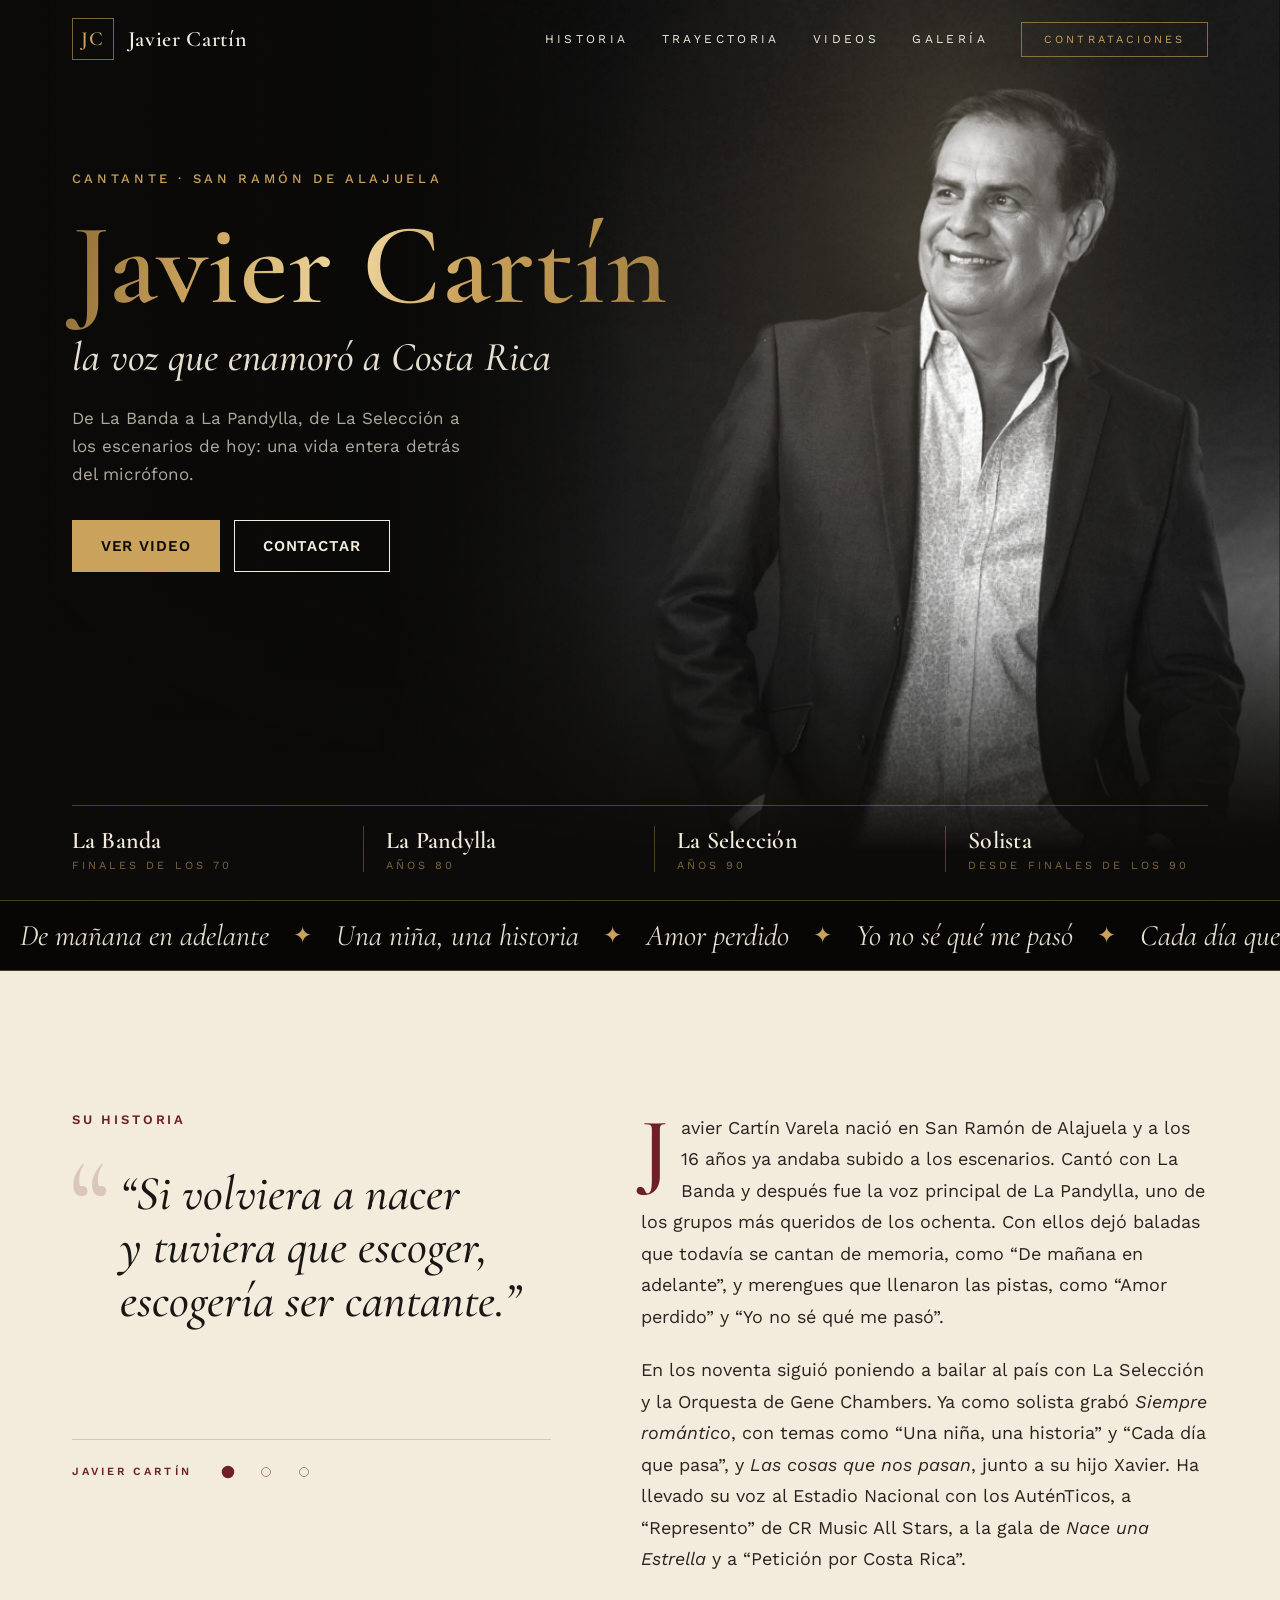
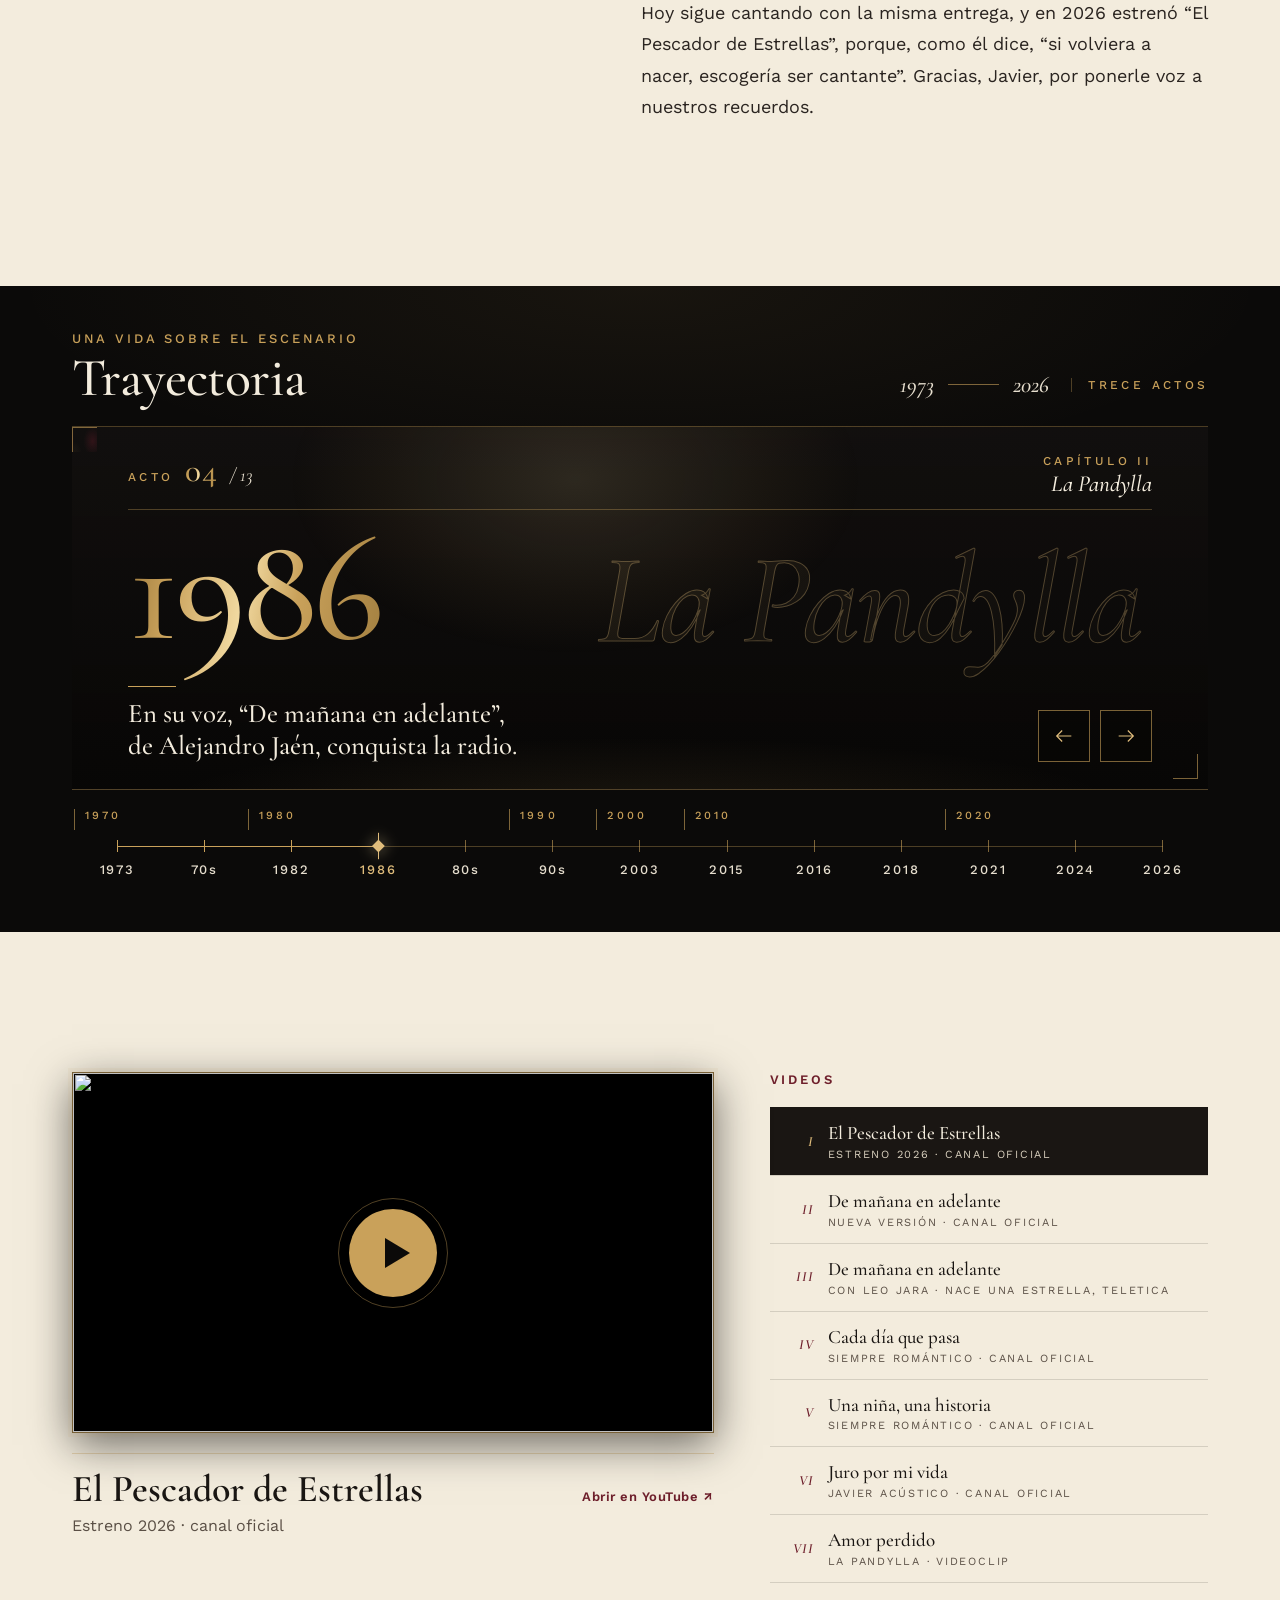
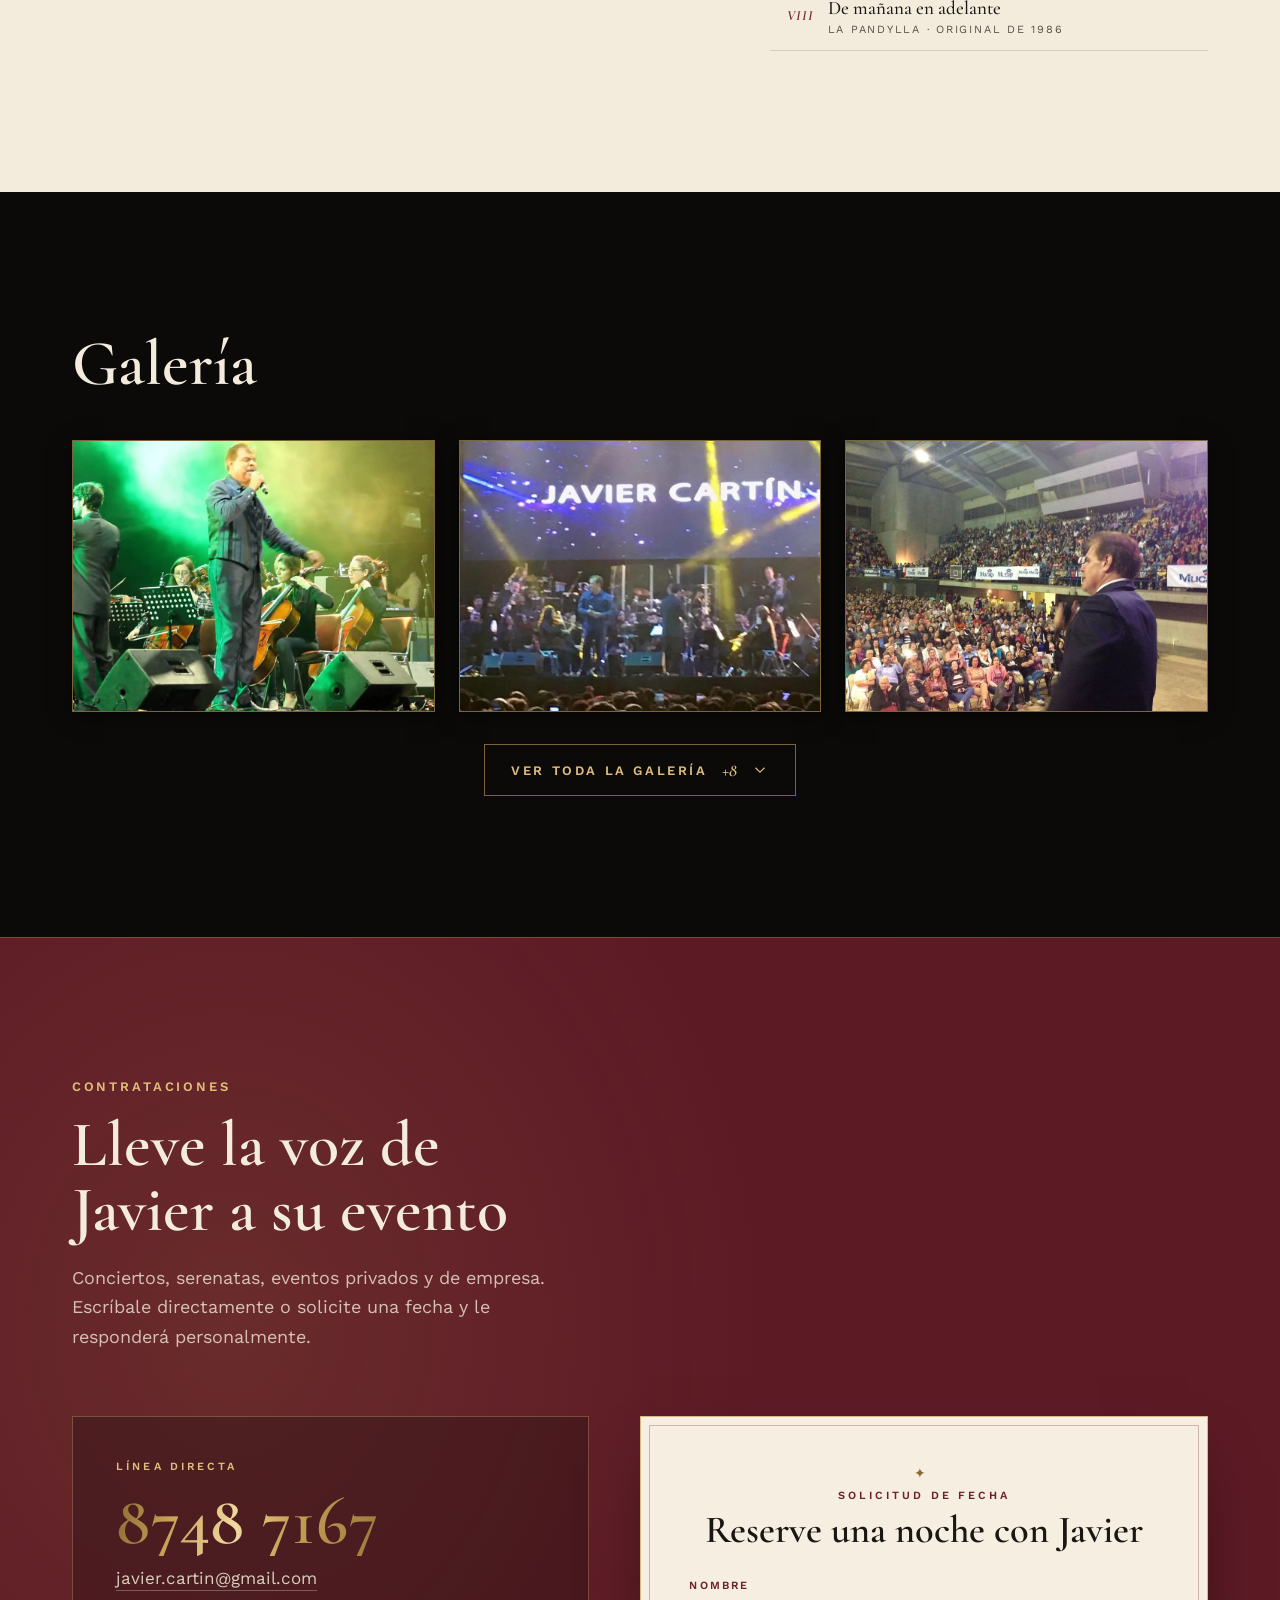
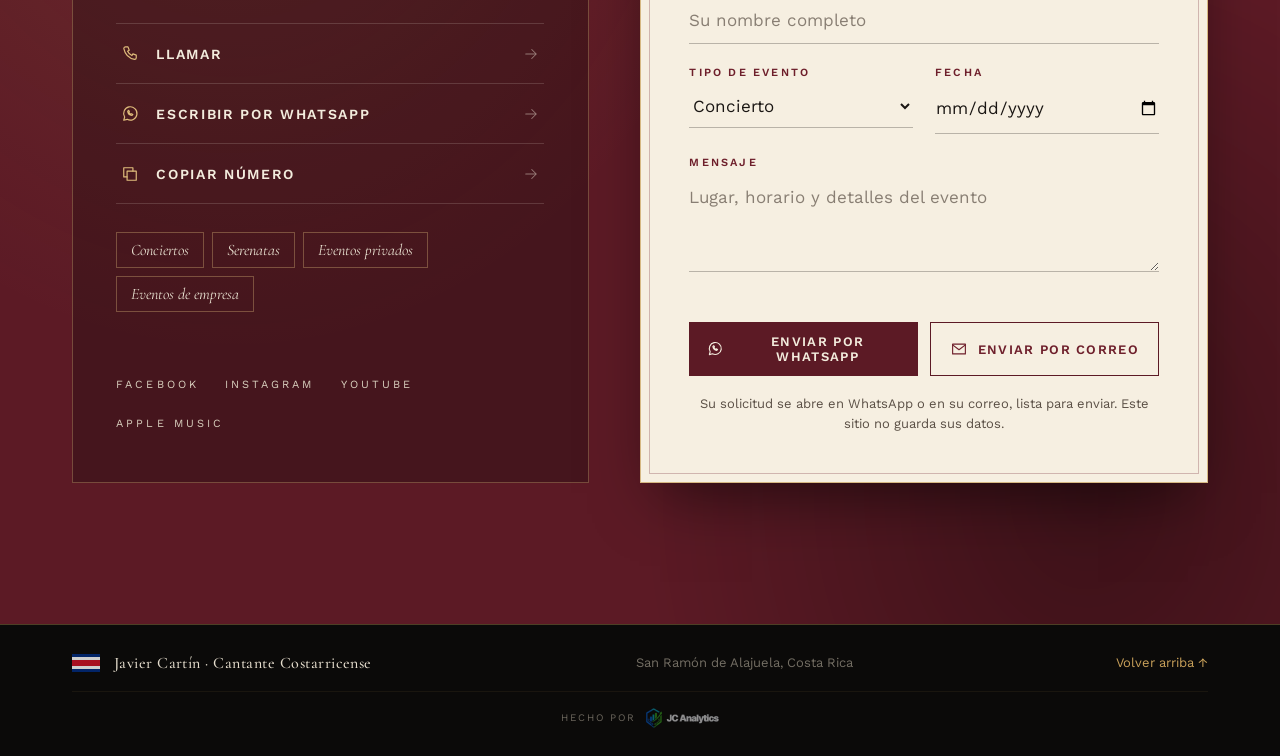
==== commit 241a51ba: "feat: hero móvil propio, galería con público, trayectoria tipográfica y crédito JC Analytics - Hero " ====
--- a/index.html
+++ b/index.html
@@ -186,6 +186,7 @@
   <div class="footer__id"><span class="flag"></span><span>Javier Cartín · Cantante Costarricense</span></div>
   <div>San Ramón de Alajuela, Costa Rica</div>
   <a href="#inicio">Volver arriba ↑</a>
+  <p class="footer__credito"><span>Hecho por</span><img src="assets/jc-analytics.webp" alt="JC Analytics" width="489" height="135" loading="lazy" decoding="async"></p>
 </footer>
 
 <script src="js/data.js"></script>
--- a/css/hero.css
+++ b/css/hero.css
@@ -485,3 +485,59 @@
   blockquote                          { transition: none; }
   .dots button::before                { transition: none; }
 }
+
+/* ==========================================================================
+   HERO MÓVIL — versión propia (no un parche del escritorio).
+   Retrato arriba a sangre con la cara despejada, que se funde a negro; texto debajo,
+   nombre en una línea, botones lado a lado visibles sin bajar; etapas en tira deslizable.
+   ========================================================================== */
+@media (max-width:767px) {
+  .hero { --foto-h: min(64svh, 560px); height: auto; min-height: 0; padding-bottom: 0; }
+  .hero__photo {
+    left: 0; right: 0; top: 0; width: 100%; height: var(--foto-h);
+    aspect-ratio: auto; opacity: 1; transform: none;
+  }
+  .hero__photo img {
+    object-position: 66% 14%;
+    -webkit-mask-image: linear-gradient(to bottom, #000 58%, transparent 100%);
+    mask-image: linear-gradient(to bottom, #000 58%, transparent 100%);
+  }
+  .hero__spotlight { left: 0; right: 0; width: 100%; height: var(--foto-h); aspect-ratio: auto; }
+  .hero__scrim {
+    background: linear-gradient(to bottom,
+      rgba(11,10,9,.6) 0, rgba(11,10,9,0) 16%, rgba(11,10,9,0) 44%,
+      rgba(11,10,9,.72) calc(var(--foto-h) - 90px), var(--negro-2) var(--foto-h));
+  }
+  .hero__fade { display: none; }
+
+  .hero__text { padding: calc(var(--foto-h) - 150px) var(--pad) 0; max-width: none; }
+  .hero .eyebrow { font-size: 11px; letter-spacing: .2em; }
+  .hero h1 { font-size: clamp(44px, 13.6vw, 64px); white-space: nowrap; margin-top: 10px; }
+  .hero__tag { margin-top: 6px; font-size: clamp(20px, 5.8vw, 26px); }
+  .hero p { margin: 14px 0 22px; font-size: 15.5px; line-height: 1.6; }
+  .hero .btns { display: grid; grid-template-columns: minmax(0,1fr) minmax(0,1fr); gap: 10px; }
+  .hero .btns .btn { padding: 15px 8px; font-size: 13px; }
+
+  /* Etapas: tira horizontal deslizable con snap, cada etapa como placa */
+  .eras {
+    position: relative; left: auto; right: auto; bottom: auto;
+    display: flex; gap: 10px; margin: 30px 0 0; padding: 16px var(--pad) 26px;
+    overflow-x: auto; scroll-snap-type: x mandatory; scroll-padding-left: var(--pad);
+    scrollbar-width: none; -webkit-overflow-scrolling: touch;
+    border-top: 1px solid var(--filete);
+  }
+  .eras::-webkit-scrollbar { display: none; }
+  .eras button,
+  .eras button + button,
+  .eras button:nth-child(3),
+  .eras button:nth-child(4) {
+    flex: 0 0 auto; min-width: 148px; scroll-snap-align: start;
+    border: 1px solid var(--filete); padding: 12px 16px; border-left: 1px solid var(--filete);
+  }
+  .eras strong { font-size: 19px; }
+  .eras span { font-size: 10px; }
+}
+@media (max-width:359px) {
+  .hero h1 { font-size: 42px; }
+  .hero .btns { grid-template-columns: minmax(0,1fr); }
+}
--- a/css/trayectoria.css
+++ b/css/trayectoria.css
@@ -227,3 +227,35 @@
   .tray__fondo img{animation:none !important}
   .tray__barrido,.tray__telon{display:none !important}
 }
+
+/* ── Escenario sin fotos: marca de agua tipográfica + luz ambiente por capítulo ──────────
+   El nombre de la etapa, enorme, en serif itálica y solo con contorno dorado, a la derecha.
+   Cambia con fundido solo cuando cambia la etapa (los actos de La Pandylla la comparten). */
+.tray__fondo{display:none}
+.tray__escena{--tray-tinte:rgba(201,161,90,.10)}
+.tray__escena::before{content:"";position:absolute;inset:0;z-index:0;pointer-events:none;
+  background:
+    radial-gradient(ellipse 55% 85% at 82% 55%,var(--tray-tinte),transparent 70%),
+    radial-gradient(ellipse 40% 60% at 8% 100%,rgba(201,161,90,.05),transparent 70%);
+  transition:background var(--dur-escena) var(--ease-escena)}
+.tray__escena[data-capitulo="preludio"]{--tray-tinte:rgba(214,170,96,.12)}
+.tray__escena[data-capitulo="capitulo-i"]{--tray-tinte:rgba(176,106,62,.16)}
+.tray__escena[data-capitulo="capitulo-ii"]{--tray-tinte:rgba(122,32,48,.30)}
+.tray__escena[data-capitulo="capitulo-iii"]{--tray-tinte:rgba(150,112,58,.18)}
+.tray__escena[data-capitulo="capitulo-iv"]{--tray-tinte:rgba(224,189,124,.13)}
+.tray__marca{position:absolute;z-index:1;right:clamp(16px,4vw,64px);top:50%;max-width:62%;pointer-events:none;
+  transform:translate3d(24px,-46%,0);opacity:0;
+  transition:opacity var(--dur-ui) var(--ease-salida),transform var(--dur-seccion) var(--ease-cine)}
+.tray__marca.is-visible{opacity:1;transform:translate3d(0,-50%,0)}
+.tray__marca-txt{display:block;font-family:var(--serif);font-style:italic;font-weight:500;
+  font-size:clamp(72px,min(10vw,22svh),176px);line-height:.95;text-align:right;text-wrap:balance;letter-spacing:-.01em;
+  color:transparent;-webkit-text-stroke:1px rgba(224,189,124,.30);
+  background:linear-gradient(100deg,rgba(224,189,124,.07),rgba(224,189,124,.015));-webkit-background-clip:text;background-clip:text;
+  padding:.1em .12em .22em}
+@media (max-width:767px){
+  .tray__marca{right:12px;top:34%;max-width:80%}
+  .tray__marca-txt{font-size:clamp(54px,17vw,84px);-webkit-text-stroke:1px rgba(224,189,124,.22)}
+}
+@media (prefers-reduced-motion:reduce){
+  .tray__marca,.tray__escena::before{transition:none}
+}
--- a/css/secciones.css
+++ b/css/secciones.css
@@ -117,3 +117,11 @@
   .gallery figure.is-extra{transition:none;transform:none}
   .gallery__btn svg{transition:none}
 }
+
+/* Crédito del estudio: pequeño y discreto, fila propia bajo el pie */
+.footer__credito{flex-basis:100%;display:flex;align-items:center;justify-content:center;gap:10px;margin:6px 0 0;padding-top:16px;border-top:1px solid rgba(201,161,90,.14);opacity:.55;transition:opacity var(--dur-micro)}
+.footer__credito:hover{opacity:.9}
+.footer__credito span{font-size:10px;letter-spacing:.2em;text-transform:uppercase;color:#b9b0a0}
+.footer__credito img{display:block;height:20px;width:auto}
+@media (max-width:767px){ .footer__credito img{height:17px} .footer__credito span{font-size:9px} }
+.gallery__btn[aria-expanded="true"] .gallery__btn-n{display:none}
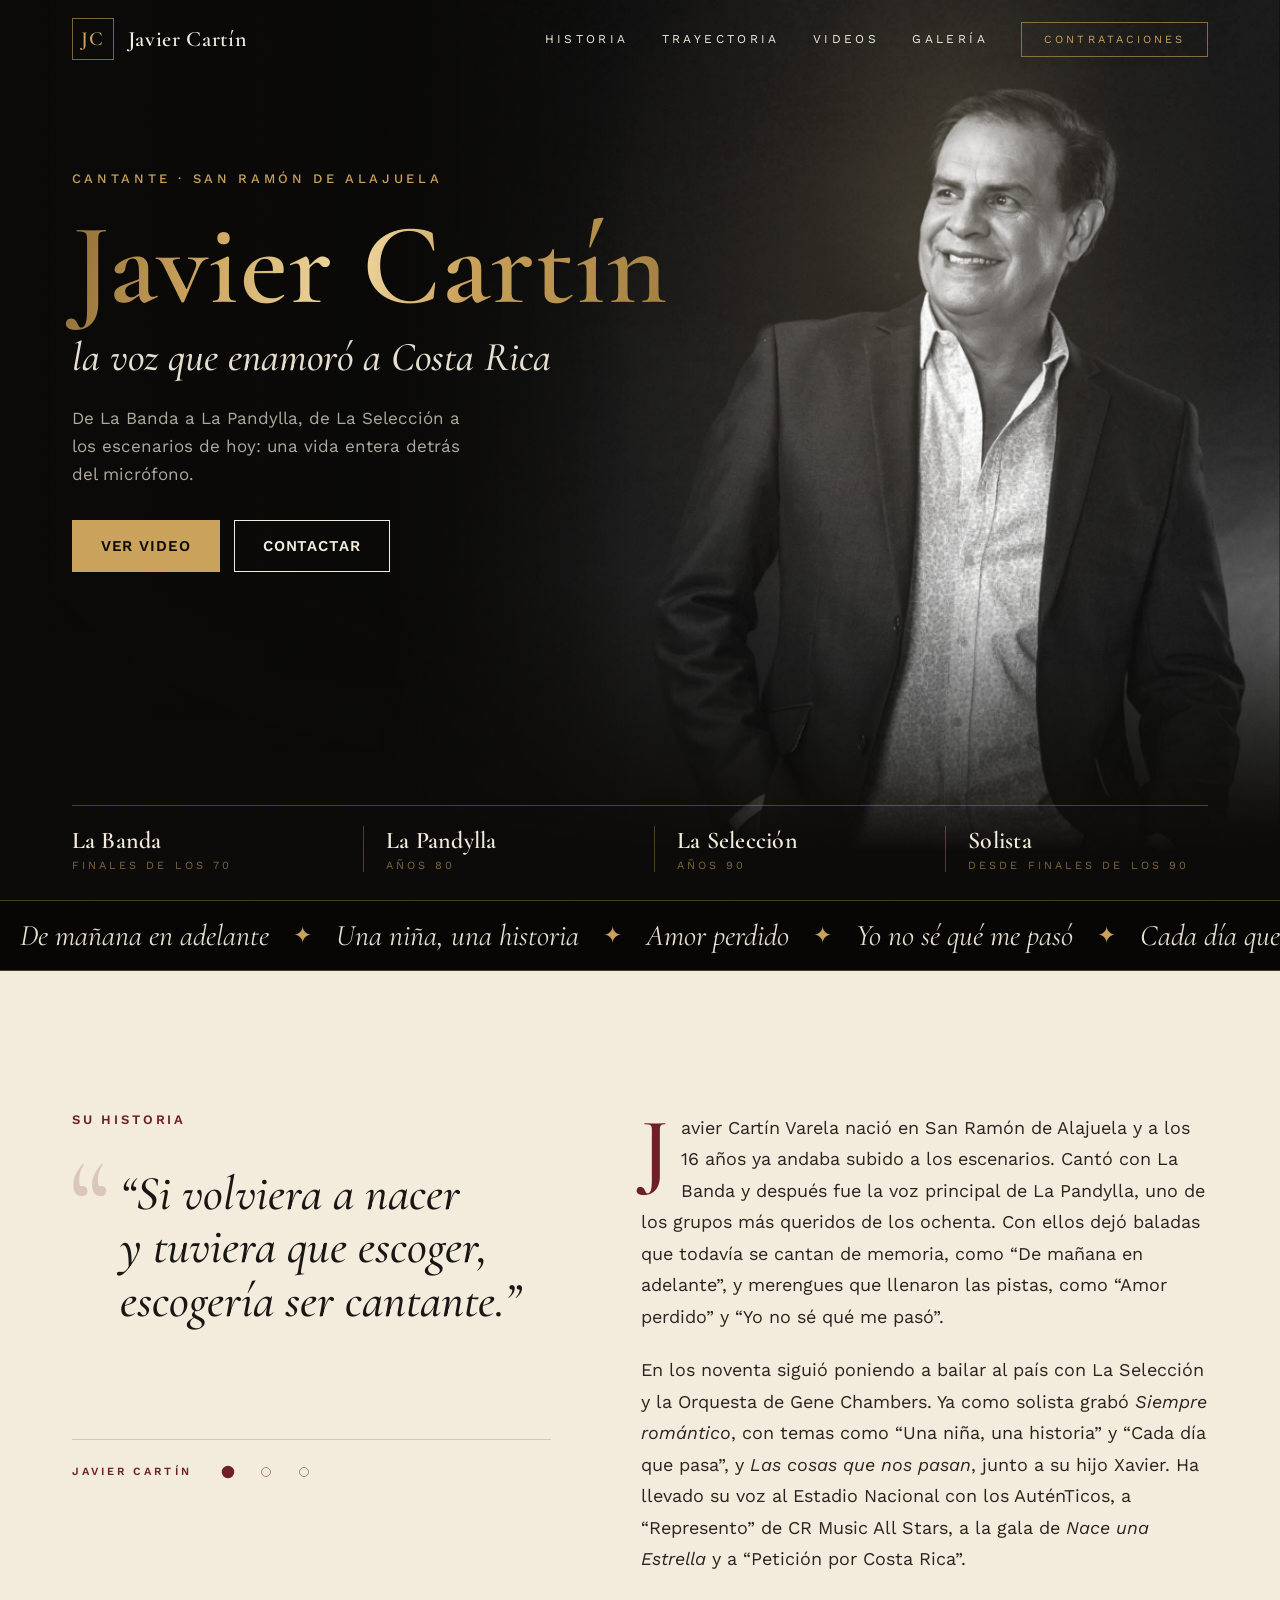
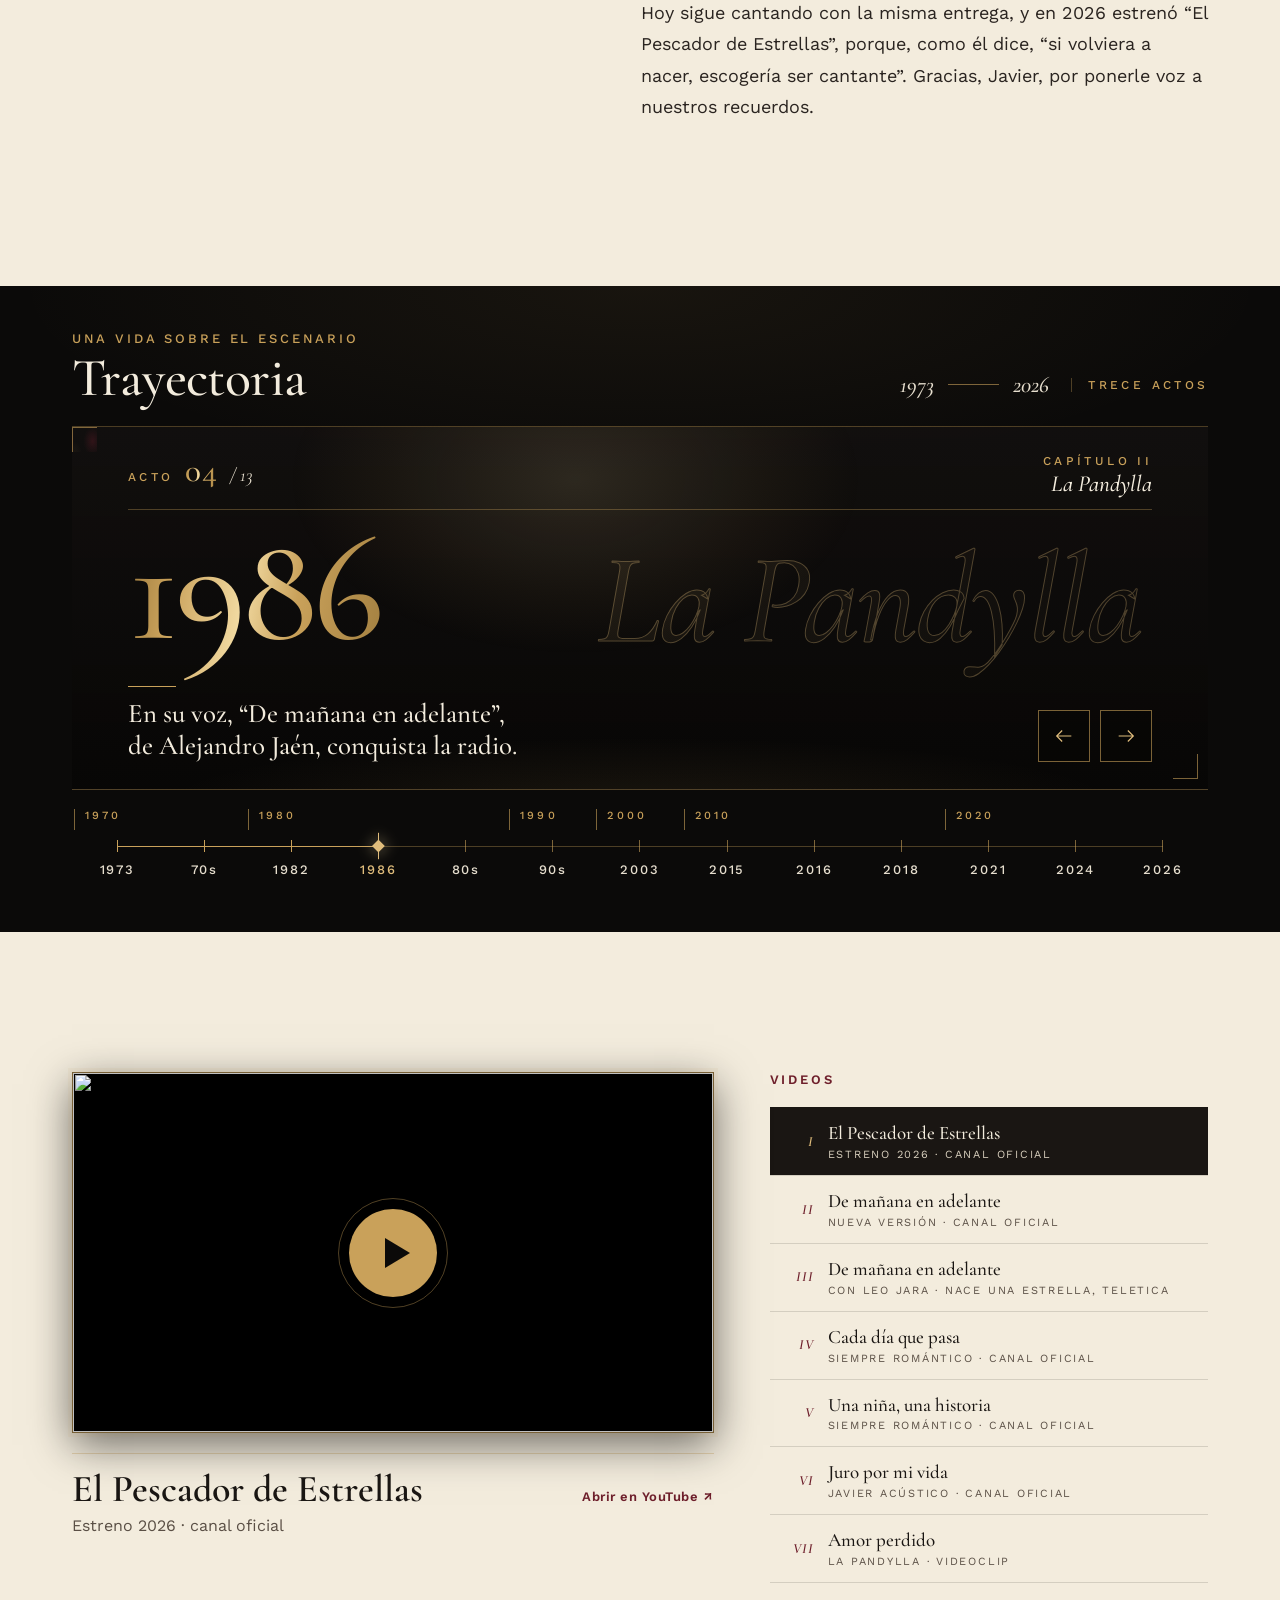
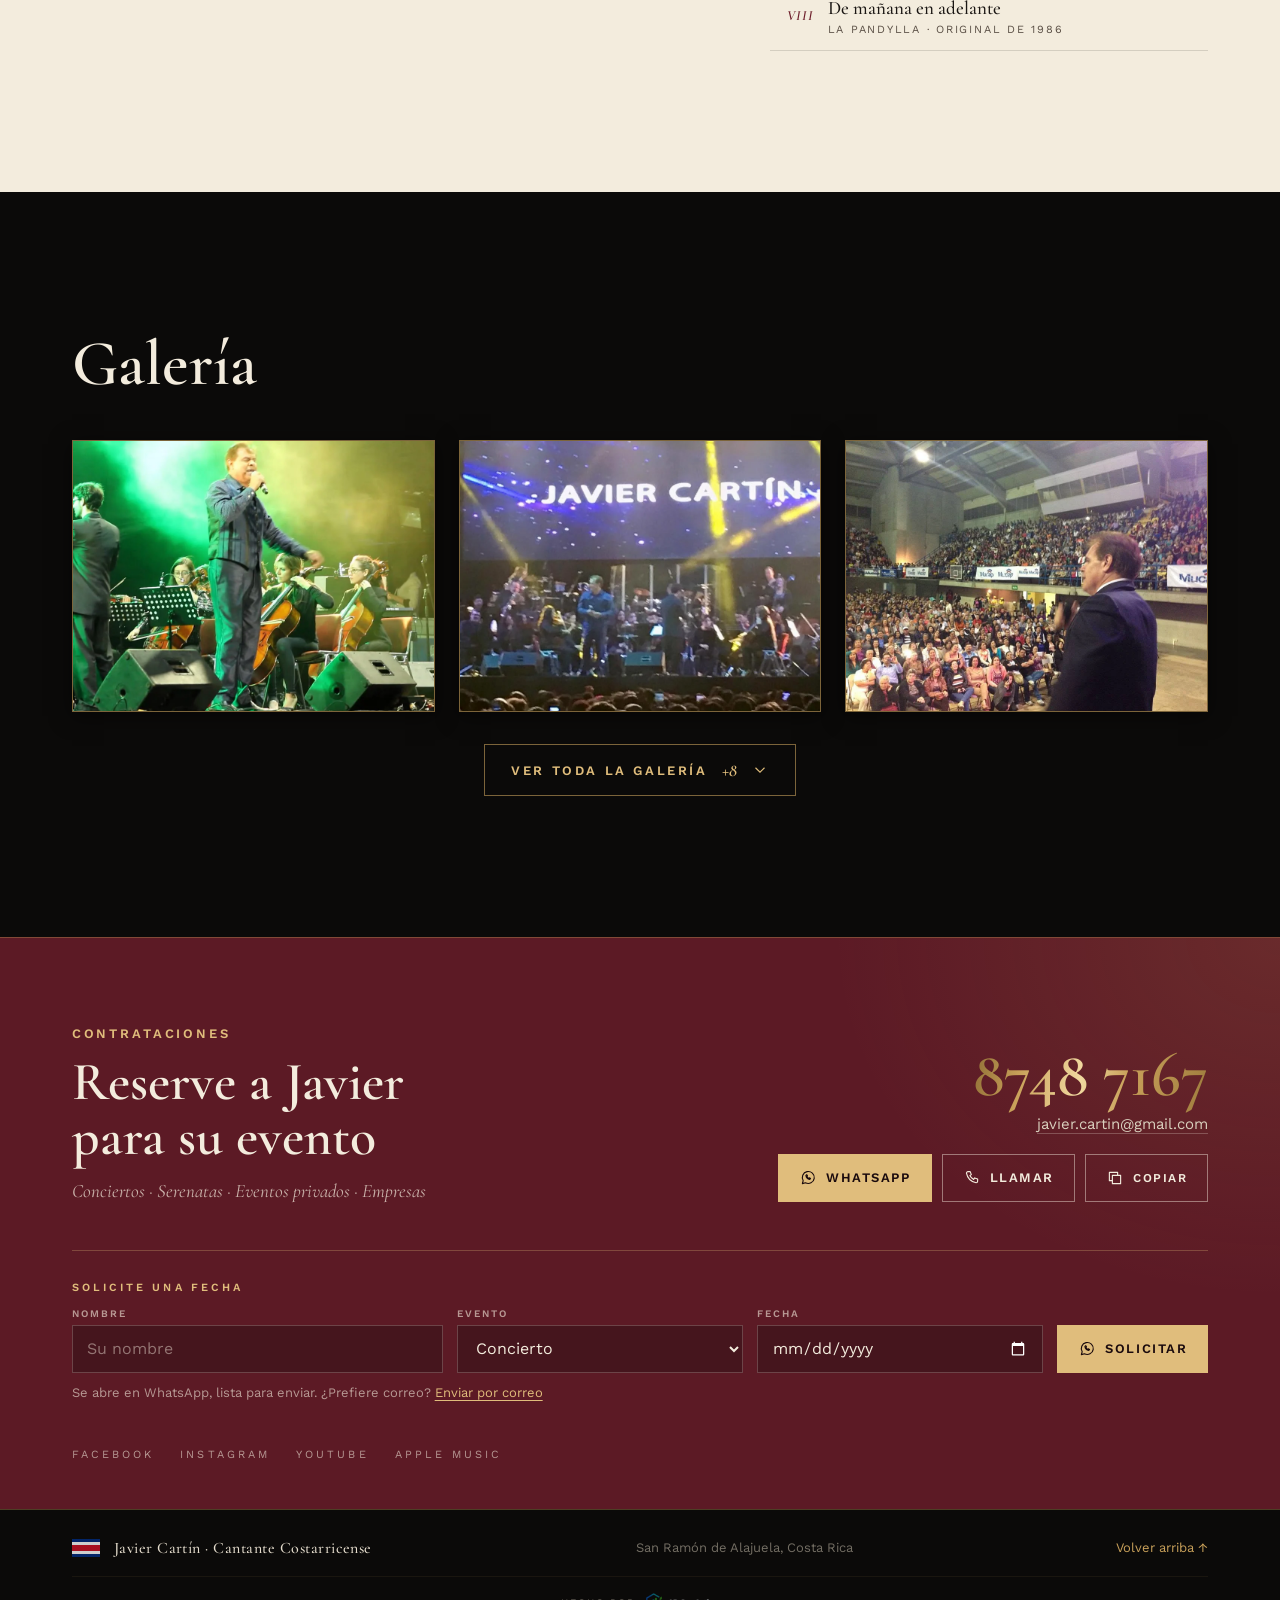
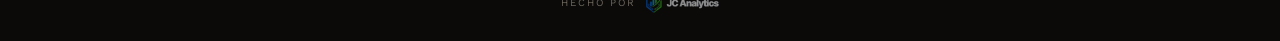
==== commit e4b19c41: "feat(contacto): franja de reserva compacta con formulario de una línea Co-Authored-By: Claude Opus 5" ====
--- a/index.html
+++ b/index.html
@@ -129,56 +129,43 @@
 </section>
 
 <section class="contacto" id="contacto" aria-labelledby="contactoTitulo">
-  <header class="contacto__head reveal">
-    <div class="eyebrow eyebrow--light">Contrataciones</div>
-    <h2 id="contactoTitulo">Lleve la voz de Javier a su evento</h2>
-    <p>Conciertos, serenatas, eventos privados y de empresa. Escríbale directamente o solicite una fecha y le responderá personalmente.</p>
-  </header>
+  <div class="cx reveal">
+    <div class="cx__intro">
+      <div class="eyebrow eyebrow--light">Contrataciones</div>
+      <h2 id="contactoTitulo">Reserve a Javier para su evento</h2>
+      <p class="cx__tipos">Conciertos · Serenatas · Eventos privados · Empresas</p>
+    </div>
+    <div class="cx__linea">
+      <a class="cx__tel oro-metal" href="tel:+50687487167" aria-label="Llamar al 8748 7167">8748 7167</a>
+      <a class="cx__mail" href="mailto:javier.cartin@gmail.com">javier.cartin@gmail.com</a>
+      <div class="cx__acciones">
+        <a class="cxb cxb--oro" href="https://wa.me/50687487167" target="_blank" rel="noopener" data-whatsapp><svg viewBox="0 0 24 24" aria-hidden="true"><path d="M4.5 19.5l1.1-3.9A8 8 0 1 1 8.6 18.4z"/><path d="M9.2 8.6c.3 2.6 2.6 4.9 5.2 5.2l1-1.2-1.6-.9-.7.7a4 4 0 0 1-2.5-2.5l.7-.7-.9-1.6z"/></svg>WhatsApp</a>
+        <a class="cxb" href="tel:+50687487167"><svg viewBox="0 0 24 24" aria-hidden="true"><path d="M6.6 3.5h3l1.5 4-2 1.3a11 11 0 0 0 5.1 5.1l1.3-2 4 1.5v3a2 2 0 0 1-2 2A16.5 16.5 0 0 1 4.6 5.5a2 2 0 0 1 2-2z"/></svg>Llamar</a>
+        <button class="cxb cxb--icono" type="button" id="copyBtn" aria-label="Copiar número"><svg viewBox="0 0 24 24" aria-hidden="true"><rect x="8.5" y="8.5" width="11" height="11"/><path d="M15.5 8.5v-4h-11v11h4"/></svg><span class="accion__label">Copiar</span></button>
+      </div>
+    </div>
+  </div>
 
-  <div class="contacto__grid">
-    <aside class="linea reveal" data-delay="100" aria-label="Línea directa">
-      <div class="linea__et">Línea directa</div>
-      <a class="linea__tel oro-metal" href="tel:+50687487167" aria-label="Llamar al 8748 7167">8748 7167</a>
-      <a class="linea__mail" href="mailto:javier.cartin@gmail.com">javier.cartin@gmail.com</a>
+  <form class="cx__form reveal" data-delay="120" id="form" novalidate aria-label="Solicitar una fecha">
+    <div class="cx__form-et">Solicite una fecha</div>
+    <div class="cx__campos">
+      <label class="cxc"><span>Nombre</span><input name="nombre" placeholder="Su nombre" autocomplete="name"></label>
+      <label class="cxc"><span>Evento</span><select name="tipo"><option>Concierto</option><option>Serenata</option><option>Evento privado</option><option>Evento de empresa</option><option>Otro</option></select></label>
+      <label class="cxc"><span>Fecha</span><input type="date" name="fecha"></label>
+      <button type="button" class="cxb cxb--oro cx__enviar" id="sendWa" data-whatsapp><svg viewBox="0 0 24 24" aria-hidden="true"><path d="M4.5 19.5l1.1-3.9A8 8 0 1 1 8.6 18.4z"/><path d="M9.2 8.6c.3 2.6 2.6 4.9 5.2 5.2l1-1.2-1.6-.9-.7.7a4 4 0 0 1-2.5-2.5l.7-.7-.9-1.6z"/></svg>Solicitar</button>
+    </div>
+    <div class="cx__pie">
+      <span class="cx__err" id="formErr" role="alert"></span>
+      <span class="cx__nota">Se abre en WhatsApp, lista para enviar. ¿Prefiere correo? <button type="button" class="cx__link" id="sendMail">Enviar por correo</button></span>
+    </div>
+  </form>
 
-      <div class="acciones">
-        <a class="accion" href="tel:+50687487167"><svg viewBox="0 0 24 24" aria-hidden="true"><path d="M6.6 3.5h3l1.5 4-2 1.3a11 11 0 0 0 5.1 5.1l1.3-2 4 1.5v3a2 2 0 0 1-2 2A16.5 16.5 0 0 1 4.6 5.5a2 2 0 0 1 2-2z"/></svg><span class="accion__label">Llamar</span><svg class="accion__flecha" viewBox="0 0 24 24" aria-hidden="true"><path d="M5 12h14M13 6l6 6-6 6"/></svg></a>
-        <a class="accion" href="https://wa.me/50687487167" target="_blank" rel="noopener" data-whatsapp><svg viewBox="0 0 24 24" aria-hidden="true"><path d="M4.5 19.5l1.1-3.9A8 8 0 1 1 8.6 18.4z"/><path d="M9.2 8.6c.3 2.6 2.6 4.9 5.2 5.2l1-1.2-1.6-.9-.7.7a4 4 0 0 1-2.5-2.5l.7-.7-.9-1.6z"/></svg><span class="accion__label">Escribir por WhatsApp</span><svg class="accion__flecha" viewBox="0 0 24 24" aria-hidden="true"><path d="M5 12h14M13 6l6 6-6 6"/></svg></a>
-        <button class="accion" type="button" id="copyBtn"><svg viewBox="0 0 24 24" aria-hidden="true"><rect x="8.5" y="8.5" width="11" height="11"/><path d="M15.5 8.5v-4h-11v11h4"/></svg><span class="accion__label">Copiar número</span><svg class="accion__flecha" viewBox="0 0 24 24" aria-hidden="true"><path d="M5 12h14M13 6l6 6-6 6"/></svg></button>
-      </div>
-
-      <ul class="linea__eventos" aria-label="Tipos de evento">
-        <li>Conciertos</li><li>Serenatas</li><li>Eventos privados</li><li>Eventos de empresa</li>
-      </ul>
-
-      <nav class="social" aria-label="Redes de Javier Cartín">
-        <a href="https://www.facebook.com/javiercartinoficial" target="_blank" rel="noopener">Facebook</a>
-        <a href="https://www.instagram.com/javiercartin/" target="_blank" rel="noopener">Instagram</a>
-        <a href="https://www.youtube.com/@javiercartin5575" target="_blank" rel="noopener">YouTube</a>
-        <a href="https://music.apple.com/cr/artist/javier-cartin/1521664752" target="_blank" rel="noopener">Apple Music</a>
-      </nav>
-    </aside>
-
-    <form class="invitacion reveal" data-delay="200" id="form" novalidate aria-labelledby="formTitulo">
-      <div class="invitacion__head">
-        <span class="invitacion__orn" aria-hidden="true">✦</span>
-        <div class="invitacion__et">Solicitud de fecha</div>
-        <h3 class="invitacion__titulo" id="formTitulo">Reserve una noche con Javier</h3>
-      </div>
-      <label class="campo">Nombre<input name="nombre" placeholder="Su nombre completo" autocomplete="name"></label>
-      <div class="invitacion__fila">
-        <label class="campo">Tipo de evento<select name="tipo"><option>Concierto</option><option>Serenata</option><option>Evento privado</option><option>Evento de empresa</option><option>Otro</option></select></label>
-        <label class="campo">Fecha<input type="date" name="fecha"></label>
-      </div>
-      <label class="campo">Mensaje<textarea name="mensaje" rows="3" placeholder="Lugar, horario y detalles del evento"></textarea></label>
-      <div class="invitacion__err" id="formErr" role="alert"></div>
-      <div class="invitacion__btns">
-        <button type="button" class="ibtn ibtn--vino" id="sendWa" data-whatsapp><svg viewBox="0 0 24 24" aria-hidden="true"><path d="M4.5 19.5l1.1-3.9A8 8 0 1 1 8.6 18.4z"/><path d="M9.2 8.6c.3 2.6 2.6 4.9 5.2 5.2l1-1.2-1.6-.9-.7.7a4 4 0 0 1-2.5-2.5l.7-.7-.9-1.6z"/></svg>Enviar por WhatsApp</button>
-        <button type="button" class="ibtn ibtn--linea" id="sendMail"><svg viewBox="0 0 24 24" aria-hidden="true"><rect x="3.5" y="5.5" width="17" height="13"/><path d="M3.5 6.5l8.5 6.5 8.5-6.5"/></svg>Enviar por correo</button>
-      </div>
-      <p class="invitacion__nota">Su solicitud se abre en WhatsApp o en su correo, lista para enviar. Este sitio no guarda sus datos.</p>
-    </form>
-  </div>
+  <nav class="cx__social" aria-label="Redes de Javier Cartín">
+    <a href="https://www.facebook.com/javiercartinoficial" target="_blank" rel="noopener">Facebook</a>
+    <a href="https://www.instagram.com/javiercartin/" target="_blank" rel="noopener">Instagram</a>
+    <a href="https://www.youtube.com/@javiercartin5575" target="_blank" rel="noopener">YouTube</a>
+    <a href="https://music.apple.com/cr/artist/javier-cartin/1521664752" target="_blank" rel="noopener">Apple Music</a>
+  </nav>
 </section>
 </main>
 
--- a/css/contacto.css
+++ b/css/contacto.css
@@ -1,90 +1,80 @@
 /* ==========================================================================
-   CONTACTO — concierge de contrataciones.
-   Izquierda: tarjeta "Línea directa" sobre vino. Derecha: invitación en papel crema.
+   CONTRATACIONES — franja de reserva compacta.
+   Fila 1: título + tipos de evento | teléfono, correo y acciones directas.
+   Fila 2: formulario de una línea (nombre · evento · fecha · Solicitar).
    Pantalla de decisión: solo se mueve lo que el usuario toca.
    ========================================================================== */
 .contacto{
-  --papel:#f6efe1; --papel-filete:rgba(110,31,43,.28);
   position:relative;overflow:hidden;
-  padding:var(--sec) var(--pad);
+  padding:clamp(56px,7vw,88px) var(--pad) clamp(28px,3.5vw,40px);
   background:
-    radial-gradient(ellipse 60% 70% at 18% 30%,rgba(201,161,90,.13),transparent 70%),
-    radial-gradient(ellipse 50% 60% at 85% 90%,rgba(0,0,0,.35),transparent 70%),
+    radial-gradient(ellipse 50% 90% at 100% 0%,rgba(201,161,90,.12),transparent 70%),
     var(--vino);
   border-top:1px solid var(--filete);
 }
 
-/* Encabezado */
-.contacto__head{max-width:760px}
-.contacto__head h2{margin:18px 0 0;color:var(--crema);font-size:clamp(40px,5vw,64px);line-height:1.02;text-wrap:balance}
-.contacto__head p{margin:20px 0 0;max-width:560px;font-size:18px;line-height:1.65;color:rgba(243,236,221,.78);text-wrap:pretty}
+/* Fila 1 */
+.cx{display:grid;grid-template-columns:minmax(0,1fr) auto;gap:clamp(28px,5vw,72px);align-items:end}
+.cx__intro h2{margin:14px 0 0;color:var(--crema);font-size:clamp(36px,4.2vw,56px);line-height:1.02;text-wrap:balance}
+.cx__tipos{margin:14px 0 0;font-family:var(--serif);font-style:italic;font-size:19px;color:rgba(243,236,221,.72)}
 
-.contacto__grid{margin-top:clamp(40px,5vw,64px);display:grid;grid-template-columns:minmax(0,1fr) minmax(0,1.1fr);gap:clamp(28px,4vw,56px);align-items:stretch}
+.cx__linea{display:flex;flex-direction:column;align-items:flex-end;text-align:right}
+.cx__tel{text-decoration:none;font-family:var(--serif);font-weight:600;font-size:clamp(46px,5vw,68px);line-height:1;white-space:nowrap;padding:.04em .06em .12em;margin:0 -.06em -.12em 0}
+.cx__mail{margin-top:8px;font-size:15px;color:var(--crema-2);text-decoration:none;border-bottom:1px solid rgba(243,236,221,.25);transition:color var(--dur-micro),border-color var(--dur-micro)}
+.cx__mail:hover{color:var(--oro-claro);border-color:var(--oro-claro)}
+.cx__acciones{display:flex;gap:10px;margin-top:20px}
 
-/* ── Línea directa ─────────────────────────────────────────────── */
-.linea{display:flex;flex-direction:column;padding:clamp(28px,3.4vw,44px);background:rgba(11,10,9,.28);border:1px solid rgba(224,189,124,.32)}
-.linea__et{font-size:11px;letter-spacing:var(--tracking-etiqueta);text-transform:uppercase;font-weight:600;color:var(--oro-claro)}
-.linea__tel{display:inline-block;align-self:flex-start;margin-top:14px;text-decoration:none;font-family:var(--serif);font-weight:600;font-size:clamp(48px,5.4vw,76px);line-height:1;letter-spacing:.01em;white-space:nowrap}
-.linea__mail{align-self:flex-start;margin-top:12px;font-size:17px;color:var(--crema-2);text-decoration:none;border-bottom:1px solid rgba(243,236,221,.3);padding-bottom:2px;transition:color var(--dur-micro),border-color var(--dur-micro)}
-.linea__mail:hover{color:var(--oro-claro);border-color:var(--oro-claro)}
+/* Botones de la franja */
+.cxb{display:inline-flex;align-items:center;justify-content:center;gap:9px;min-height:48px;padding:0 20px;background:transparent;border:1px solid rgba(243,236,221,.45);color:var(--crema);font:inherit;font-size:13px;font-weight:600;letter-spacing:.12em;text-transform:uppercase;text-decoration:none;cursor:pointer;white-space:nowrap;transition:background var(--dur-micro),color var(--dur-micro),border-color var(--dur-micro)}
+.cxb svg{width:18px;height:18px;flex:none;fill:none;stroke:currentColor;stroke-width:1.5;stroke-linejoin:round;stroke-linecap:round}
+.cxb:hover{background:var(--crema);border-color:var(--crema);color:var(--vino)}
+.cxb--oro{background:var(--oro-claro);border-color:var(--oro-claro);color:#1a0a0d}
+.cxb--oro:hover{background:var(--crema);border-color:var(--crema);color:#1a0a0d}
+.cxb--icono .accion__label{font-size:12px}
+.cxb.is-ok{border-color:var(--oro-claro);color:var(--oro-claro)}
+.contacto :focus-visible{outline:1px solid var(--oro-claro);outline-offset:3px}
 
-/* Acciones: lista de concierge con icono, texto y flecha */
-.acciones{margin-top:32px;display:flex;flex-direction:column;border-top:1px solid rgba(243,236,221,.16)}
-.accion{display:flex;align-items:center;gap:16px;min-height:60px;padding:0 4px;border:0;border-bottom:1px solid rgba(243,236,221,.16);background:none;color:var(--crema);text-decoration:none;font:inherit;font-size:14px;font-weight:600;letter-spacing:.12em;text-transform:uppercase;text-align:left;cursor:pointer;transition:color var(--dur-micro),background var(--dur-micro)}
-.accion svg{width:20px;height:20px;flex:none;fill:none;stroke:var(--oro-claro);stroke-width:1.4;stroke-linejoin:round;stroke-linecap:round}
-.accion__label{flex:1}
-.accion .accion__flecha{width:18px;height:18px;stroke:currentColor;opacity:.45;transition:transform var(--dur-ui) var(--ease-salida),opacity var(--dur-micro)}
-.accion:hover,.accion:focus-visible{color:var(--oro-claro);background:rgba(224,189,124,.06)}
-.accion:hover .accion__flecha,.accion:focus-visible .accion__flecha{transform:translateX(5px);opacity:1}
-.accion.is-ok{color:var(--oro-claro)}
-
-/* Tipos de evento */
-.linea__eventos{list-style:none;margin:28px 0 0;padding:0;display:flex;flex-wrap:wrap;gap:8px}
-.linea__eventos li{padding:7px 14px;border:1px solid rgba(224,189,124,.35);font-family:var(--serif);font-style:italic;font-size:16px;color:var(--crema-3)}
+/* Fila 2: formulario en una línea */
+.cx__form{margin-top:clamp(32px,4vw,48px);padding-top:clamp(22px,2.6vw,30px);border-top:1px solid rgba(224,189,124,.28)}
+.cx__form-et{font-size:11px;letter-spacing:var(--tracking-etiqueta);text-transform:uppercase;font-weight:600;color:var(--oro-claro)}
+.cx__campos{margin-top:14px;display:grid;grid-template-columns:minmax(0,1.3fr) minmax(0,1fr) minmax(0,1fr) auto;gap:14px;align-items:end}
+.cxc{display:flex;flex-direction:column;gap:6px;min-width:0}
+.cxc span{font-size:10px;letter-spacing:.2em;text-transform:uppercase;font-weight:600;color:rgba(243,236,221,.6)}
+.cxc input,.cxc select{width:100%;min-height:48px;padding:0 14px;background:rgba(11,10,9,.28);border:1px solid rgba(243,236,221,.22);border-radius:0;color:var(--crema);color-scheme:dark;font-family:var(--sans);font-size:16px;outline:none;transition:border-color var(--dur-micro),background var(--dur-micro)}
+.cxc input::placeholder{color:rgba(243,236,221,.45)}
+.cxc input:focus,.cxc select:focus{border-color:var(--oro-claro);background:rgba(11,10,9,.4)}
+.cxc option{color:var(--tinta)}
+.cx__enviar{min-width:150px}
+.cx__pie{margin-top:12px;display:flex;flex-wrap:wrap;justify-content:space-between;gap:6px 20px;font-size:13px;color:rgba(243,236,221,.6)}
+.cx__err{color:var(--oro-claro);font-weight:600}
+.cx__err:empty{display:none}
+.cx__link{background:none;border:0;padding:0;font:inherit;color:var(--oro-claro);text-decoration:underline;text-underline-offset:3px;cursor:pointer}
+.cx__link:hover{color:var(--crema)}
 
 /* Redes */
-.contacto .social{margin-top:auto;padding-top:28px;display:flex;flex-wrap:wrap;gap:10px 26px;font-size:11px;letter-spacing:var(--tracking-etiqueta);text-transform:uppercase}
-.contacto .social a{text-decoration:none;color:var(--crema-2);padding:8px 0;transition:color var(--dur-micro)}
-.contacto .social a:hover{color:var(--oro-claro)}
+.cx__social{margin-top:clamp(28px,3.5vw,40px);display:flex;flex-wrap:wrap;gap:6px 26px;font-size:11px;letter-spacing:var(--tracking-etiqueta);text-transform:uppercase}
+.cx__social a{text-decoration:none;color:rgba(243,236,221,.6);padding:8px 0;transition:color var(--dur-micro)}
+.cx__social a:hover{color:var(--oro-claro)}
 
-/* ── Invitación (formulario en papel crema) ────────────────────── */
-.invitacion{position:relative;display:flex;flex-direction:column;gap:22px;padding:clamp(30px,3.8vw,52px);background:var(--papel);color:var(--tinta);
-  border:1px solid rgba(201,161,90,.7);outline:1px solid var(--papel-filete);outline-offset:-10px;box-shadow:0 30px 60px -20px rgba(0,0,0,.55)}
-.invitacion__head{text-align:center;display:flex;flex-direction:column;align-items:center;gap:8px;padding-bottom:6px}
-.invitacion__orn{color:var(--oro-profundo);font-size:14px;letter-spacing:.6em}
-.invitacion__et{font-size:11px;letter-spacing:var(--tracking-etiqueta);text-transform:uppercase;font-weight:600;color:var(--vino-texto)}
-.invitacion__titulo{margin:0;font-family:var(--serif);font-weight:600;font-size:clamp(30px,3vw,40px);line-height:1.05;color:var(--tinta);text-wrap:balance}
-
-.campo{display:flex;flex-direction:column;gap:6px;font-size:11px;letter-spacing:.2em;text-transform:uppercase;font-weight:600;color:var(--vino-texto)}
-.campo input,.campo select,.campo textarea{width:100%;background:transparent;border:0;border-bottom:1px solid rgba(26,22,19,.28);border-radius:0;color:var(--tinta);color-scheme:light;font-family:var(--sans);font-size:17px;letter-spacing:0;text-transform:none;font-weight:400;line-height:1.5;padding:10px 0;outline:none;resize:vertical;transition:border-color var(--dur-micro)}
-.campo input::placeholder,.campo textarea::placeholder{color:rgba(90,79,69,.7)}
-.campo input:focus,.campo select:focus,.campo textarea:focus{border-bottom-color:var(--vino)}
-.campo select{cursor:pointer}
-.invitacion__fila{display:grid;grid-template-columns:minmax(0,1fr) minmax(0,1fr);gap:22px}
-.invitacion__err{min-height:20px;margin:-8px 0 -6px;font-size:14px;color:var(--vino-texto);font-weight:600}
-
-.invitacion__btns{display:grid;grid-template-columns:minmax(0,1fr) minmax(0,1fr);gap:12px}
-.ibtn{display:inline-flex;align-items:center;justify-content:center;gap:10px;min-height:54px;padding:0 16px;font:inherit;font-size:13px;font-weight:600;letter-spacing:.1em;text-transform:uppercase;cursor:pointer;border:1px solid var(--vino);transition:background var(--dur-micro),color var(--dur-micro),border-color var(--dur-micro)}
-.ibtn svg{width:18px;height:18px;flex:none;fill:none;stroke:currentColor;stroke-width:1.5;stroke-linejoin:round;stroke-linecap:round}
-.ibtn--vino{background:var(--vino);color:var(--crema)}
-.ibtn--vino:hover{background:var(--tinta);border-color:var(--tinta)}
-.ibtn--linea{background:transparent;color:var(--vino-texto)}
-.ibtn--linea:hover{background:var(--vino);color:var(--crema)}
-.invitacion :focus-visible{outline:1px solid var(--vino);outline-offset:3px}
-.invitacion__nota{margin:-4px 0 0;text-align:center;font-size:13px;line-height:1.5;color:var(--gris)}
-
-/* ── Responsive ────────────────────────────────────────────────── */
+/* Responsive */
 @media (max-width:960px){
-  .contacto__grid{grid-template-columns:minmax(0,1fr)}
+  .cx{grid-template-columns:minmax(0,1fr);align-items:start}
+  .cx__linea{align-items:flex-start;text-align:left}
+  .cx__tel{margin:0 0 -.12em -.06em}
+  .cx__campos{grid-template-columns:minmax(0,1fr) minmax(0,1fr)}
+  .cx__campos .cxc:first-child{grid-column:1 / -1}
+  .cx__enviar{grid-column:1 / -1}
 }
 @media (max-width:767px){
-  .contacto__head p{font-size:16px}
-  .linea{padding:24px 20px}
-  .linea__tel{font-size:clamp(42px,13vw,56px)}
-  .invitacion{padding:28px 20px;outline-offset:-6px}
-  .invitacion__fila,.invitacion__btns{grid-template-columns:minmax(0,1fr)}
-  .campo input,.campo select,.campo textarea{font-size:16px}
+  .cx__tipos{font-size:17px}
+  .cx__tel{font-size:clamp(44px,13vw,56px)}
+  .cx__acciones{width:100%;gap:8px}
+  .cx__acciones .cxb{flex:1 1 0;padding:0 10px;letter-spacing:.08em}
+  /* Copiar: cuadrado de solo icono (el nombre accesible viene del aria-label) */
+  .cx__acciones .cxb--icono{flex:0 0 48px;width:48px;padding:0}
+  .cx__acciones .cxb--icono .accion__label{position:absolute;width:1px;height:1px;overflow:hidden;clip:rect(0 0 0 0);white-space:nowrap}
+  .cx__pie{flex-direction:column}
 }
 @media (prefers-reduced-motion:reduce){
-  .accion,.accion .accion__flecha,.ibtn,.linea__mail{transition:none}
+  .cxb,.cxc input,.cxc select,.cx__mail,.cx__social a{transition:none}
 }
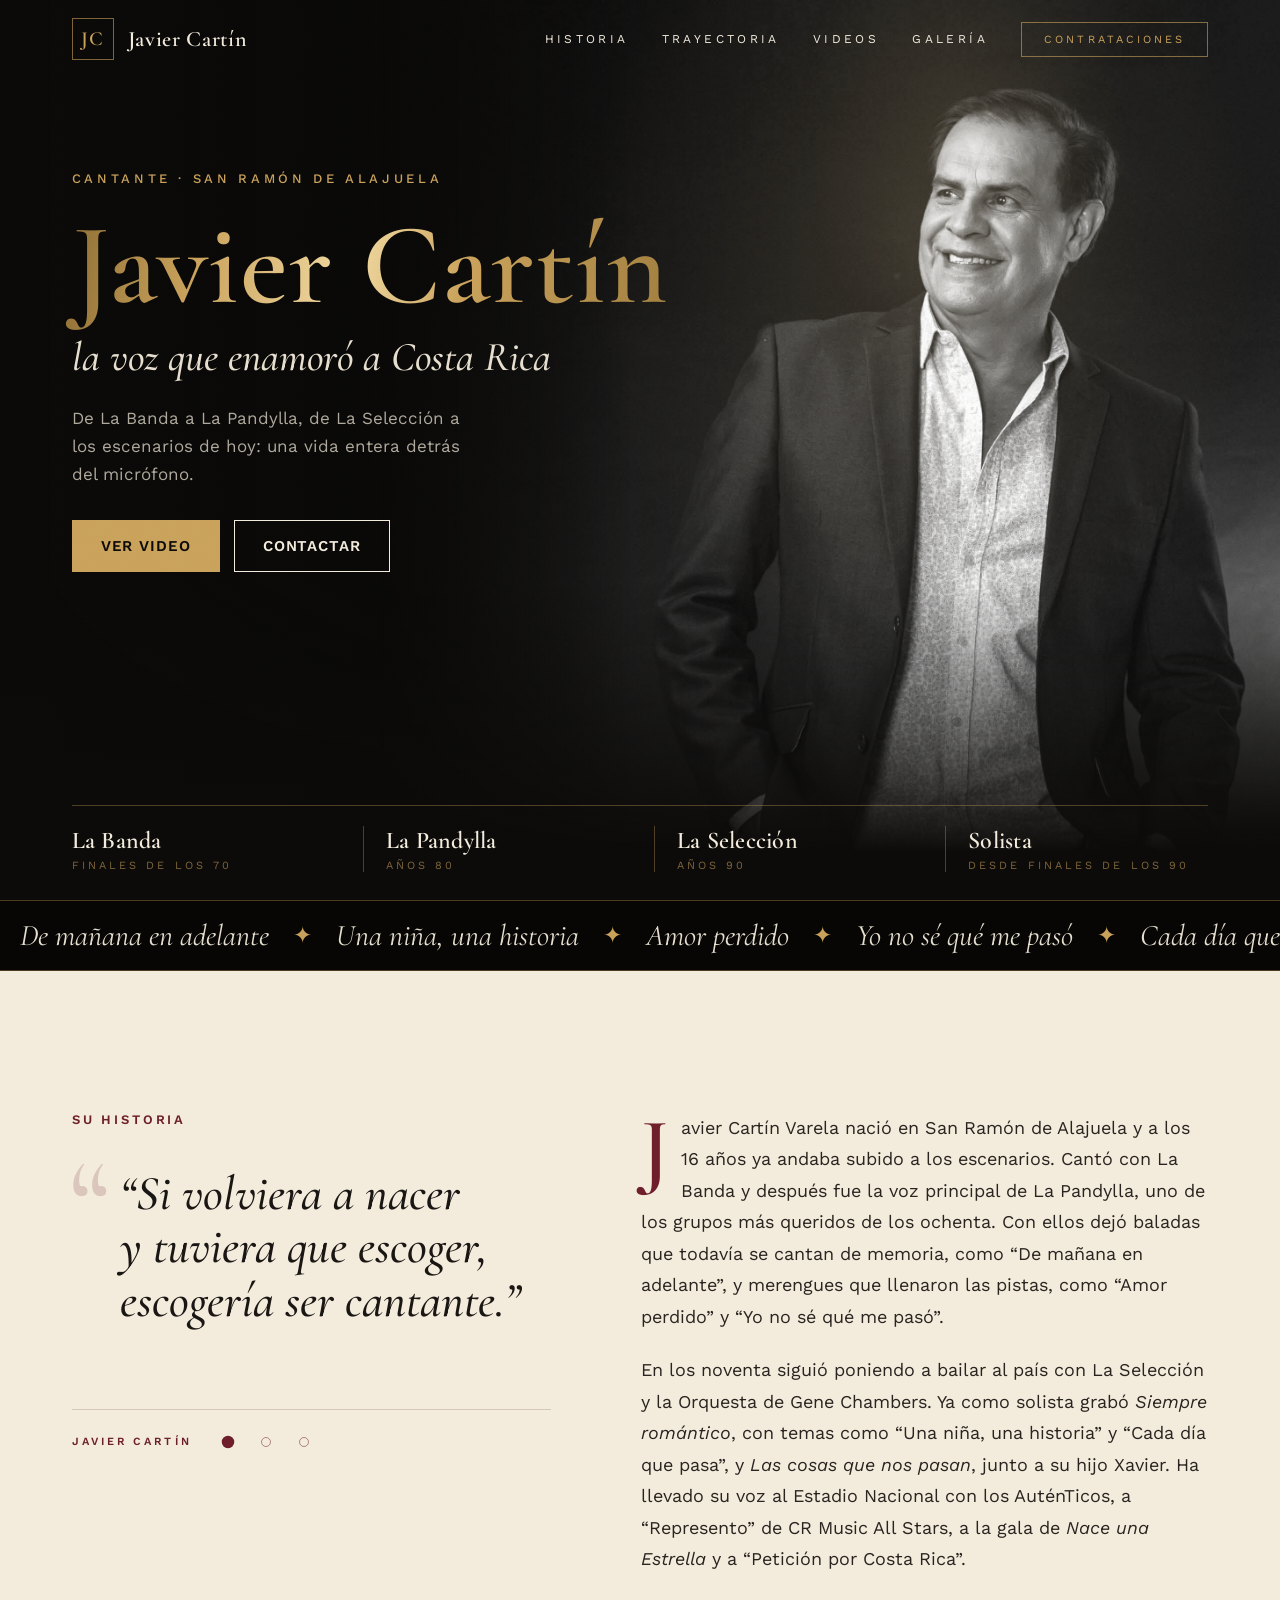
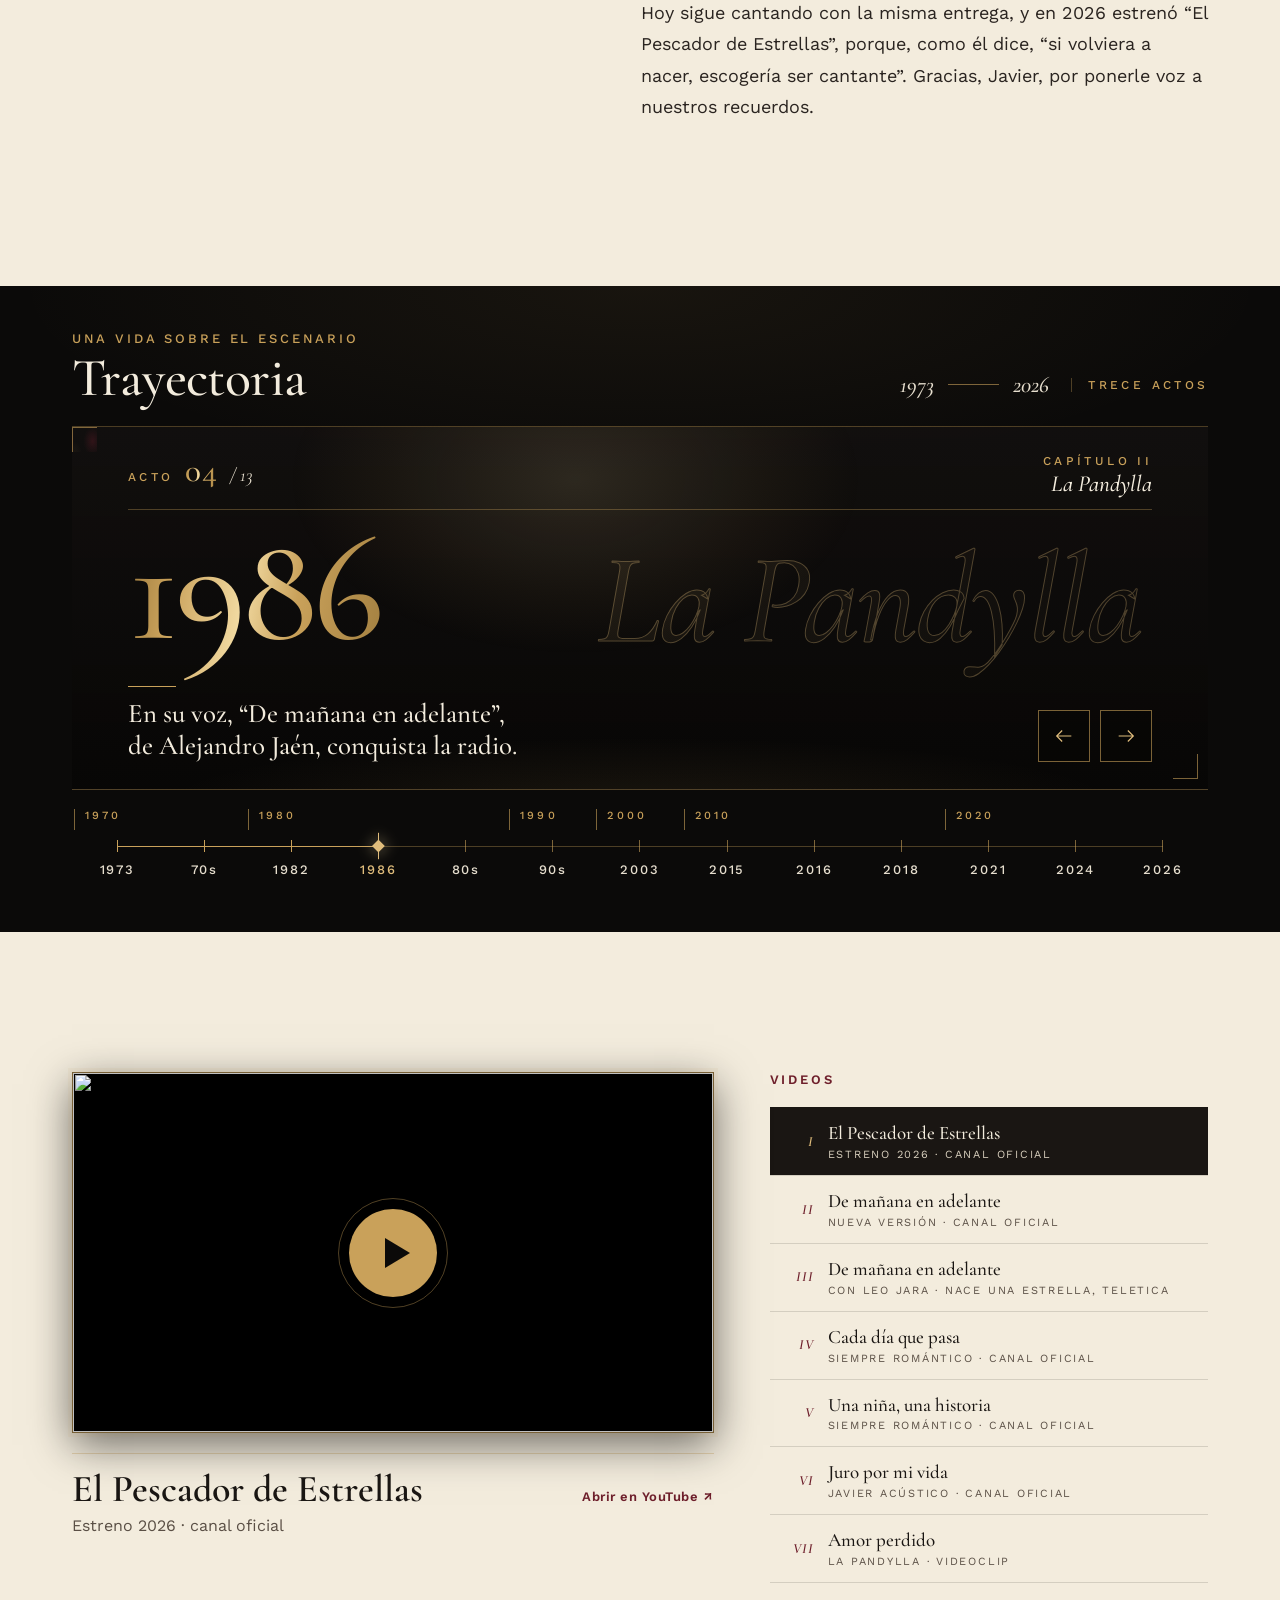
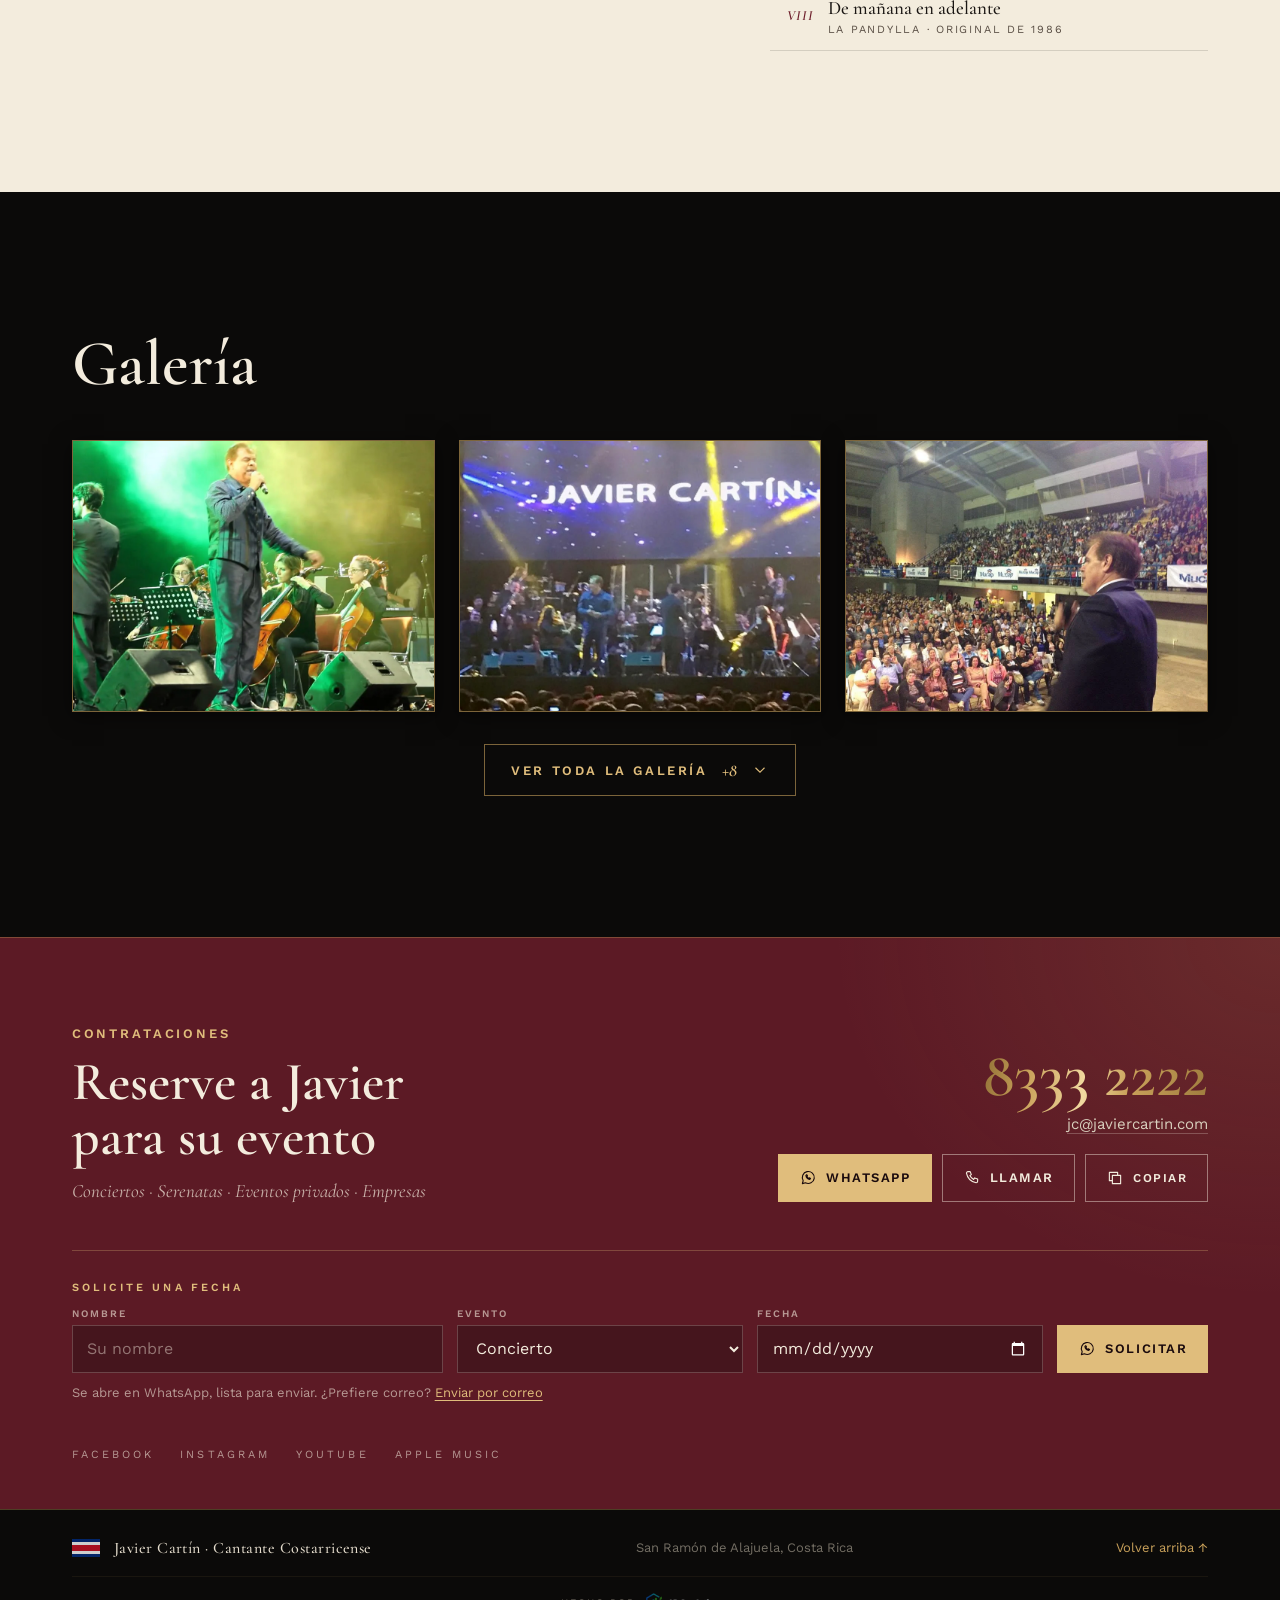
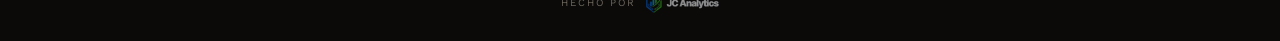
==== commit 41a7f36b: "fix(contacto): actualizar correo y telefono de contrataciones" ====
--- a/index.html
+++ b/index.html
@@ -136,11 +136,11 @@
       <p class="cx__tipos">Conciertos · Serenatas · Eventos privados · Empresas</p>
     </div>
     <div class="cx__linea">
-      <a class="cx__tel oro-metal" href="tel:+50687487167" aria-label="Llamar al 8748 7167">8748 7167</a>
-      <a class="cx__mail" href="mailto:javier.cartin@gmail.com">javier.cartin@gmail.com</a>
+      <a class="cx__tel oro-metal" href="tel:+50683332222" aria-label="Llamar al 8333 2222">8333 2222</a>
+      <a class="cx__mail" href="mailto:jc@javiercartin.com">jc@javiercartin.com</a>
       <div class="cx__acciones">
-        <a class="cxb cxb--oro" href="https://wa.me/50687487167" target="_blank" rel="noopener" data-whatsapp><svg viewBox="0 0 24 24" aria-hidden="true"><path d="M4.5 19.5l1.1-3.9A8 8 0 1 1 8.6 18.4z"/><path d="M9.2 8.6c.3 2.6 2.6 4.9 5.2 5.2l1-1.2-1.6-.9-.7.7a4 4 0 0 1-2.5-2.5l.7-.7-.9-1.6z"/></svg>WhatsApp</a>
-        <a class="cxb" href="tel:+50687487167"><svg viewBox="0 0 24 24" aria-hidden="true"><path d="M6.6 3.5h3l1.5 4-2 1.3a11 11 0 0 0 5.1 5.1l1.3-2 4 1.5v3a2 2 0 0 1-2 2A16.5 16.5 0 0 1 4.6 5.5a2 2 0 0 1 2-2z"/></svg>Llamar</a>
+        <a class="cxb cxb--oro" href="https://wa.me/50683332222" target="_blank" rel="noopener" data-whatsapp><svg viewBox="0 0 24 24" aria-hidden="true"><path d="M4.5 19.5l1.1-3.9A8 8 0 1 1 8.6 18.4z"/><path d="M9.2 8.6c.3 2.6 2.6 4.9 5.2 5.2l1-1.2-1.6-.9-.7.7a4 4 0 0 1-2.5-2.5l.7-.7-.9-1.6z"/></svg>WhatsApp</a>
+        <a class="cxb" href="tel:+50683332222"><svg viewBox="0 0 24 24" aria-hidden="true"><path d="M6.6 3.5h3l1.5 4-2 1.3a11 11 0 0 0 5.1 5.1l1.3-2 4 1.5v3a2 2 0 0 1-2 2A16.5 16.5 0 0 1 4.6 5.5a2 2 0 0 1 2-2z"/></svg>Llamar</a>
         <button class="cxb cxb--icono" type="button" id="copyBtn" aria-label="Copiar número"><svg viewBox="0 0 24 24" aria-hidden="true"><rect x="8.5" y="8.5" width="11" height="11"/><path d="M15.5 8.5v-4h-11v11h4"/></svg><span class="accion__label">Copiar</span></button>
       </div>
     </div>
--- a/css/base.css
+++ b/css/base.css
@@ -69,3 +69,6 @@
   html{scroll-behavior:auto}
   .js-reveal .reveal{opacity:1;transform:none;transition:none}
 }
+
+/* Celular: secciones más compactas (menos aire vertical, se aprovecha la pantalla) */
+@media (max-width:767px){ :root{ --sec:56px; } }
--- a/css/hero.css
+++ b/css/hero.css
@@ -541,3 +541,29 @@
   .hero h1 { font-size: 42px; }
   .hero .btns { grid-template-columns: minmax(0,1fr); }
 }
+
+/* Historia: la altura de la cita la fija hero.js (frase más larga); sin hueco reservado */
+.quote-box { min-height: 0; }
+@media (max-width:767px) {
+  .historia { gap: 28px; }
+  .quote-box { margin-top: 18px; padding-top: 0; padding-bottom: 0; }
+  .quote-meta { margin-top: 14px; }
+}
+
+/* Historia en celular: menos aire arriba y abajo, biografía más compacta */
+@media (max-width:767px) {
+  .historia { padding-top: 34px; padding-bottom: 40px; gap: 22px; }
+  .quote-box { margin-top: 12px; }
+  .historia__bio { font-size: 16px; line-height: 1.6; }
+  .historia__bio p { margin-bottom: 14px; }
+  .historia__bio p:last-child { margin-bottom: 0; }
+}
+
+/* Hero móvil: la etiqueta cae sobre la camisa clara del retrato → dorado claro + sombra
+   pegada a las letras (no se oscurece la foto) */
+@media (max-width:767px) {
+  .hero .eyebrow {
+    color: var(--oro-claro);
+    text-shadow: 0 1px 2px rgba(0,0,0,.95), 0 0 6px rgba(0,0,0,.9), 0 0 10px rgba(0,0,0,.6);
+  }
+}
--- a/css/trayectoria.css
+++ b/css/trayectoria.css
@@ -253,8 +253,7 @@
   background:linear-gradient(100deg,rgba(224,189,124,.07),rgba(224,189,124,.015));-webkit-background-clip:text;background-clip:text;
   padding:.1em .12em .22em}
 @media (max-width:767px){
-  .tray__marca{right:12px;top:34%;max-width:80%}
-  .tray__marca-txt{font-size:clamp(54px,17vw,84px);-webkit-text-stroke:1px rgba(224,189,124,.22)}
+  .tray__marca{display:none}   /* en celular no hay espacio sin pisar el año: queda solo la luz por capítulo */
 }
 @media (prefers-reduced-motion:reduce){
   .tray__marca,.tray__escena::before{transition:none}
--- a/css/secciones.css
+++ b/css/secciones.css
@@ -125,3 +125,16 @@
 .footer__credito img{display:block;height:20px;width:auto}
 @media (max-width:767px){ .footer__credito img{height:17px} .footer__credito span{font-size:9px} }
 .gallery__btn[aria-expanded="true"] .gallery__btn-n{display:none}
+
+/* Videos en celular: compacto (menos aire, filas más bajas, título y enlace en una línea) */
+@media (max-width:767px){
+  .videos{padding-top:32px;padding-bottom:36px;gap:22px}
+  .videos__cap{margin-top:12px;padding-top:12px;gap:4px 12px}
+  .videos__cap h3{font-size:24px}
+  .videos__cap .muted{margin-top:2px;font-size:14px}
+  .videos__list .eyebrow{font-size:11px}
+  .playlist{margin-top:10px}
+  .playlist button{grid-template-columns:26px 1fr;gap:8px;padding:9px 6px;min-height:48px}
+  .playlist__title{font-size:17px;line-height:1.15}
+  .playlist__detail{margin-top:2px;font-size:10px;letter-spacing:.12em}
+}
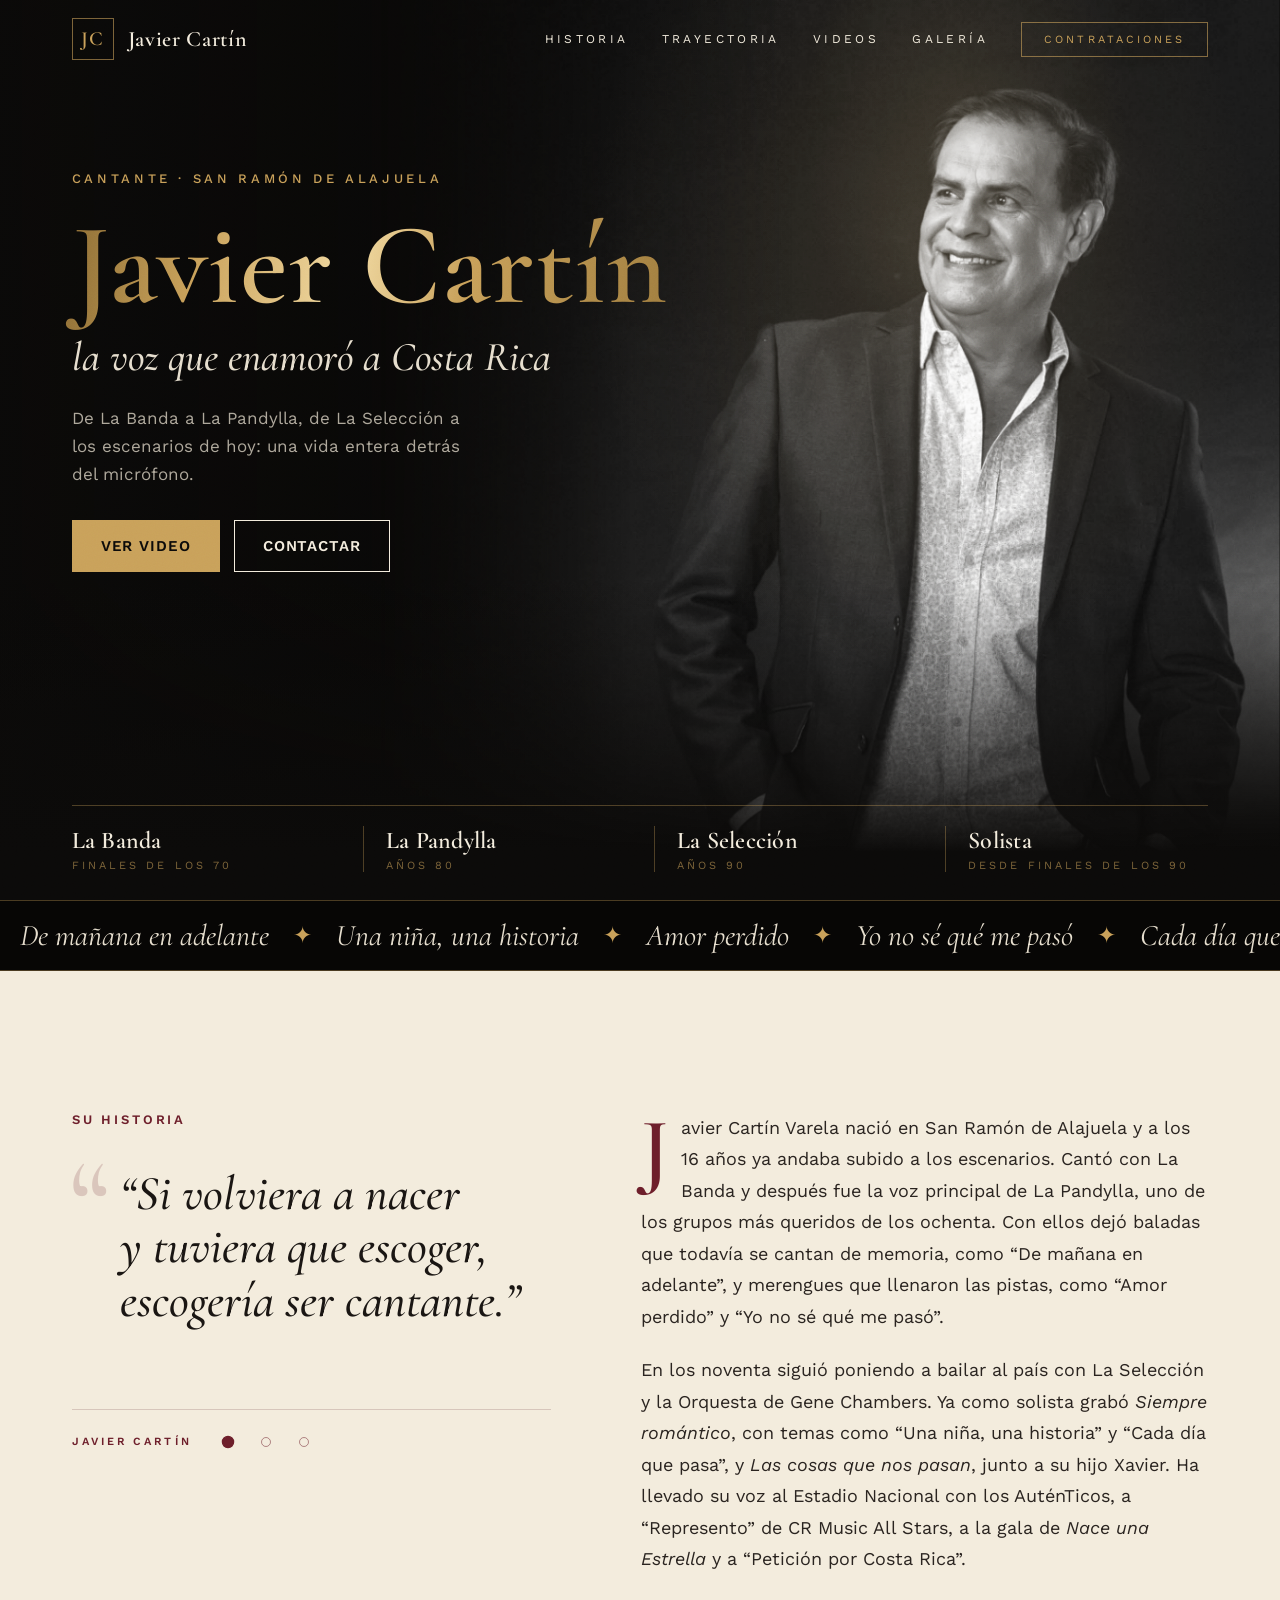
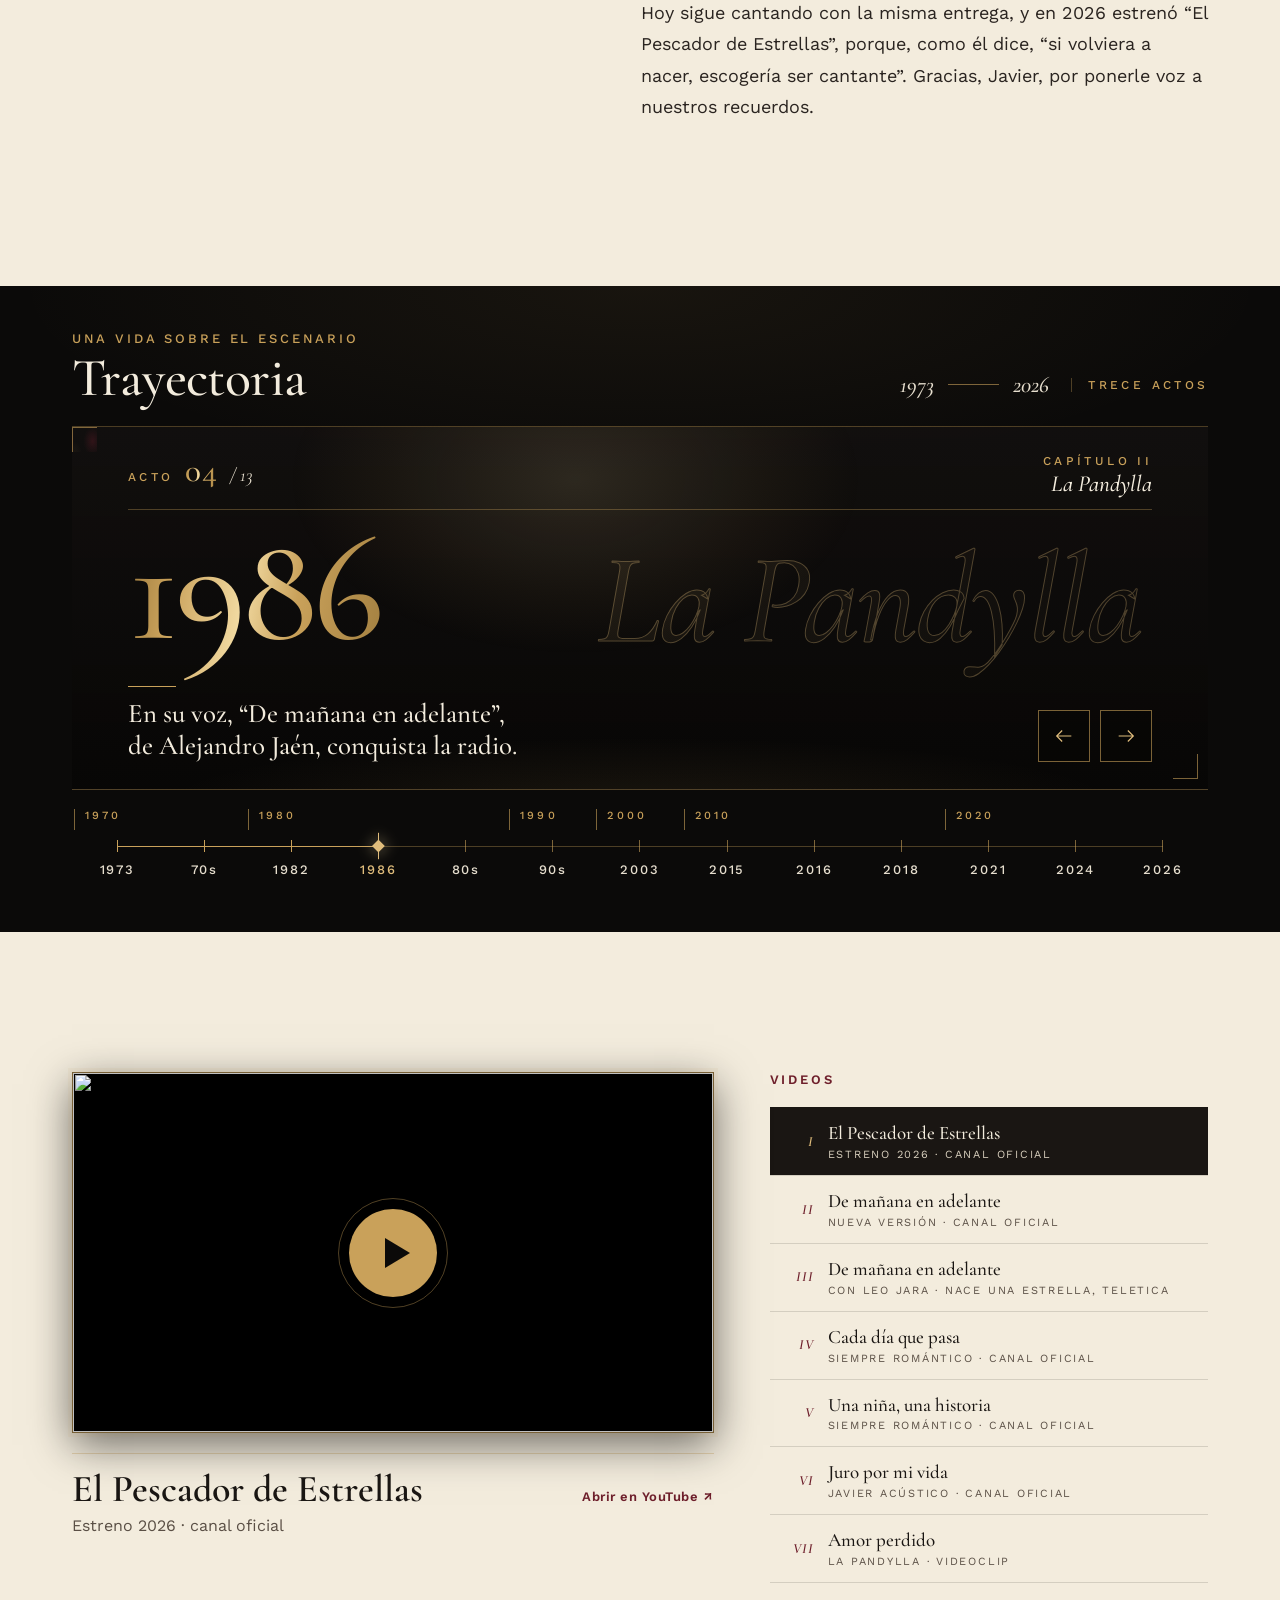
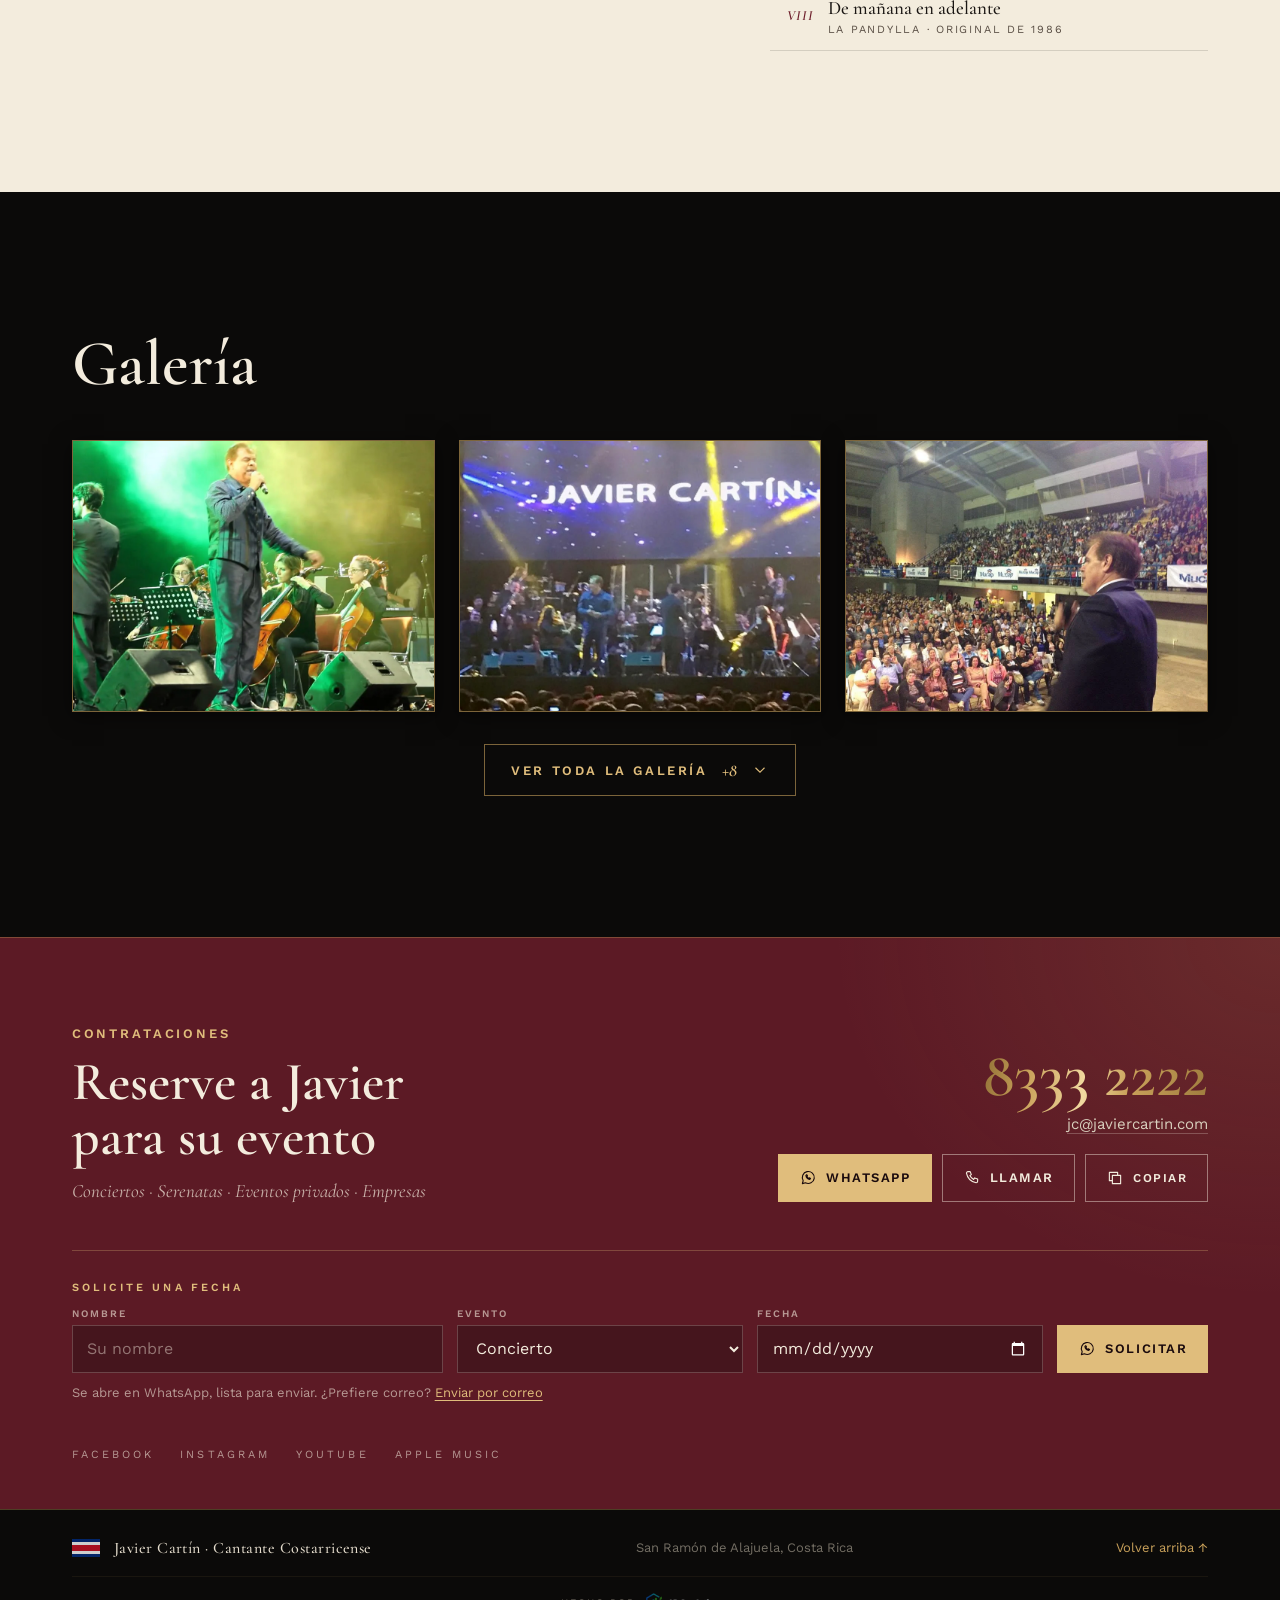
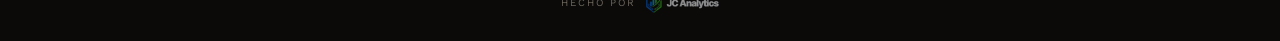
==== commit 44b22120: "feat: dominio propio javiercartin.com Co-Authored-By: Claude Opus 5.5 <noreply@anthropic.com>" ====
--- a/index.html
+++ b/index.html
@@ -6,7 +6,9 @@
 <title>Javier Cartín · Cantante Costarricense</title>
 <meta name="description" content="Javier Cartín, cantante costarricense. De La Banda a La Pandylla, de La Selección a los escenarios de hoy. Contacto y contrataciones.">
 <meta property="og:title" content="Javier Cartín · Cantante Costarricense">
-<meta property="og:image" content="assets/javier-cartin.jpg">
+<meta property="og:image" content="https://javiercartin.com/assets/javier-cartin.jpg">
+<meta property="og:url" content="https://javiercartin.com/">
+<link rel="canonical" href="https://javiercartin.com/">
 <link rel="preconnect" href="https://fonts.googleapis.com">
 <link rel="preconnect" href="https://fonts.gstatic.com" crossorigin>
 <link rel="stylesheet" href="https://fonts.googleapis.com/css2?family=Cormorant+Garamond:ital,wght@0,500;0,600;1,500&family=Work+Sans:wght@400;500;600&display=swap">
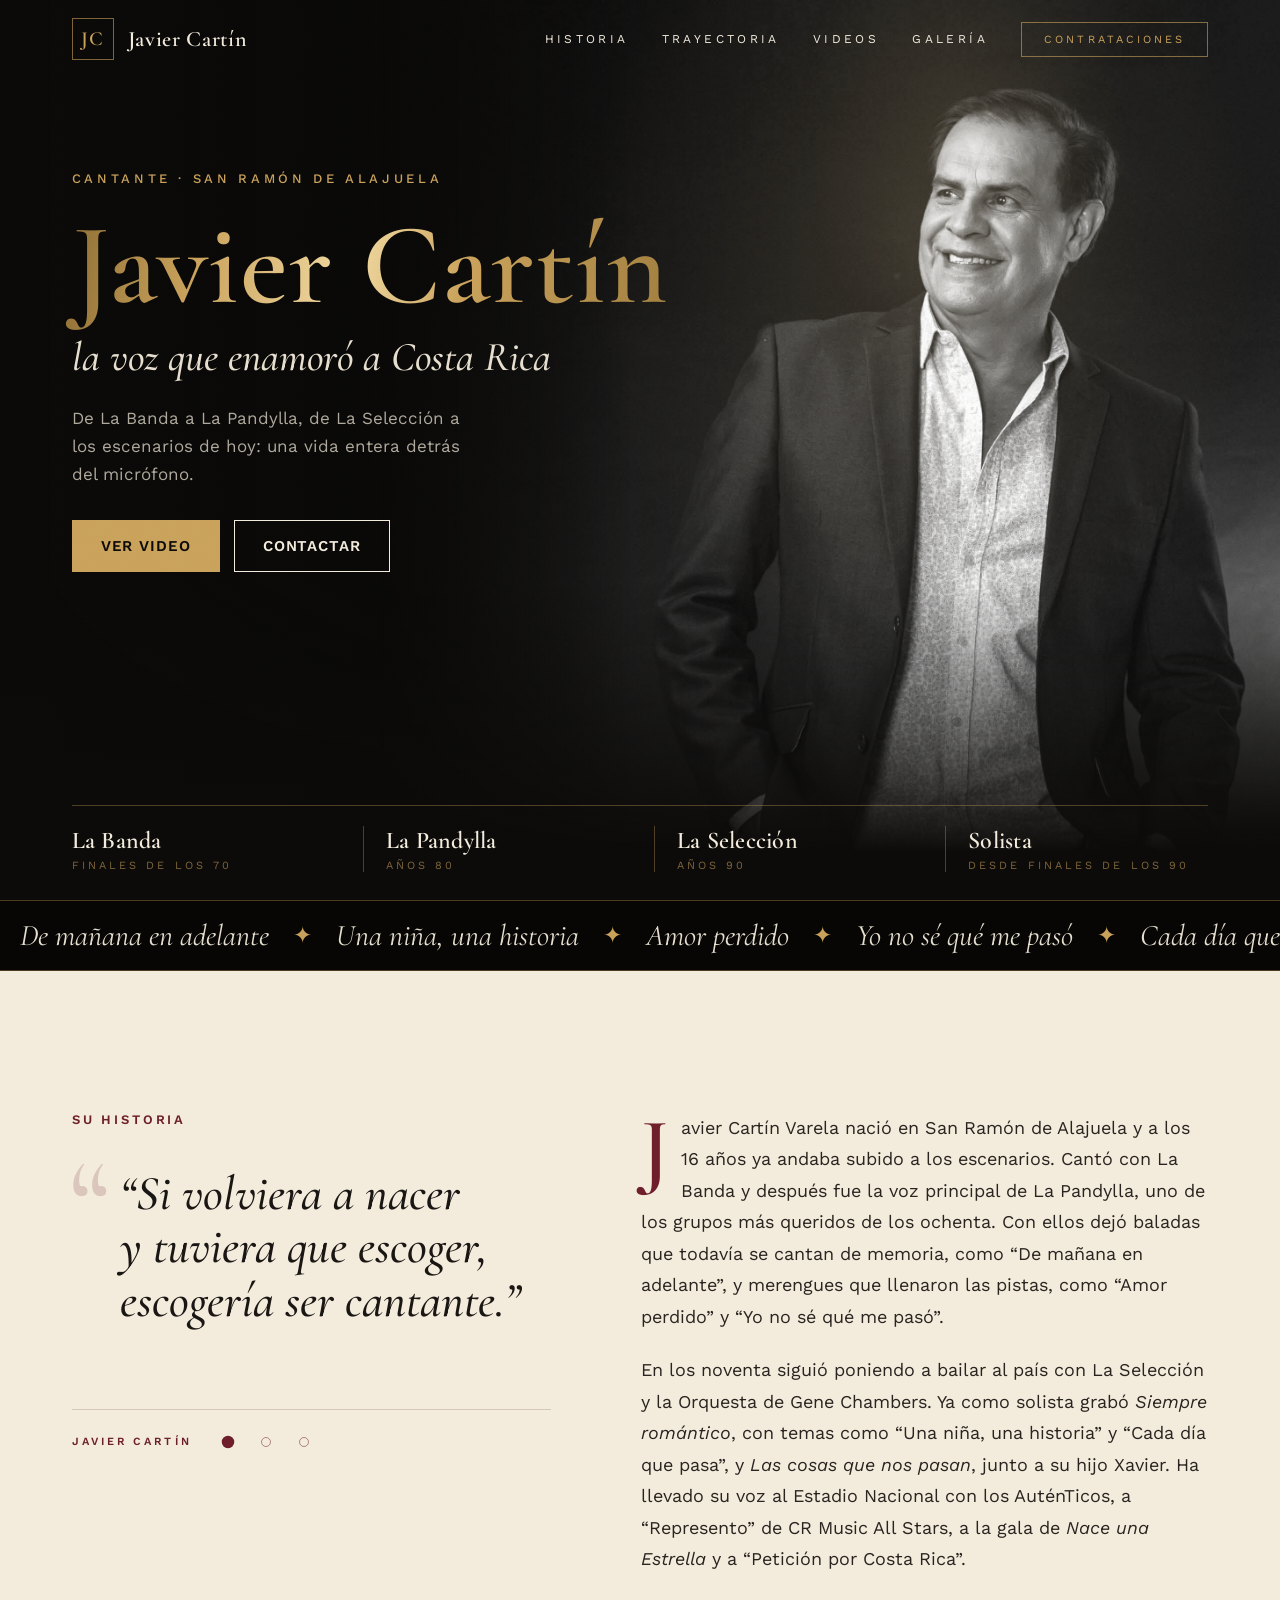
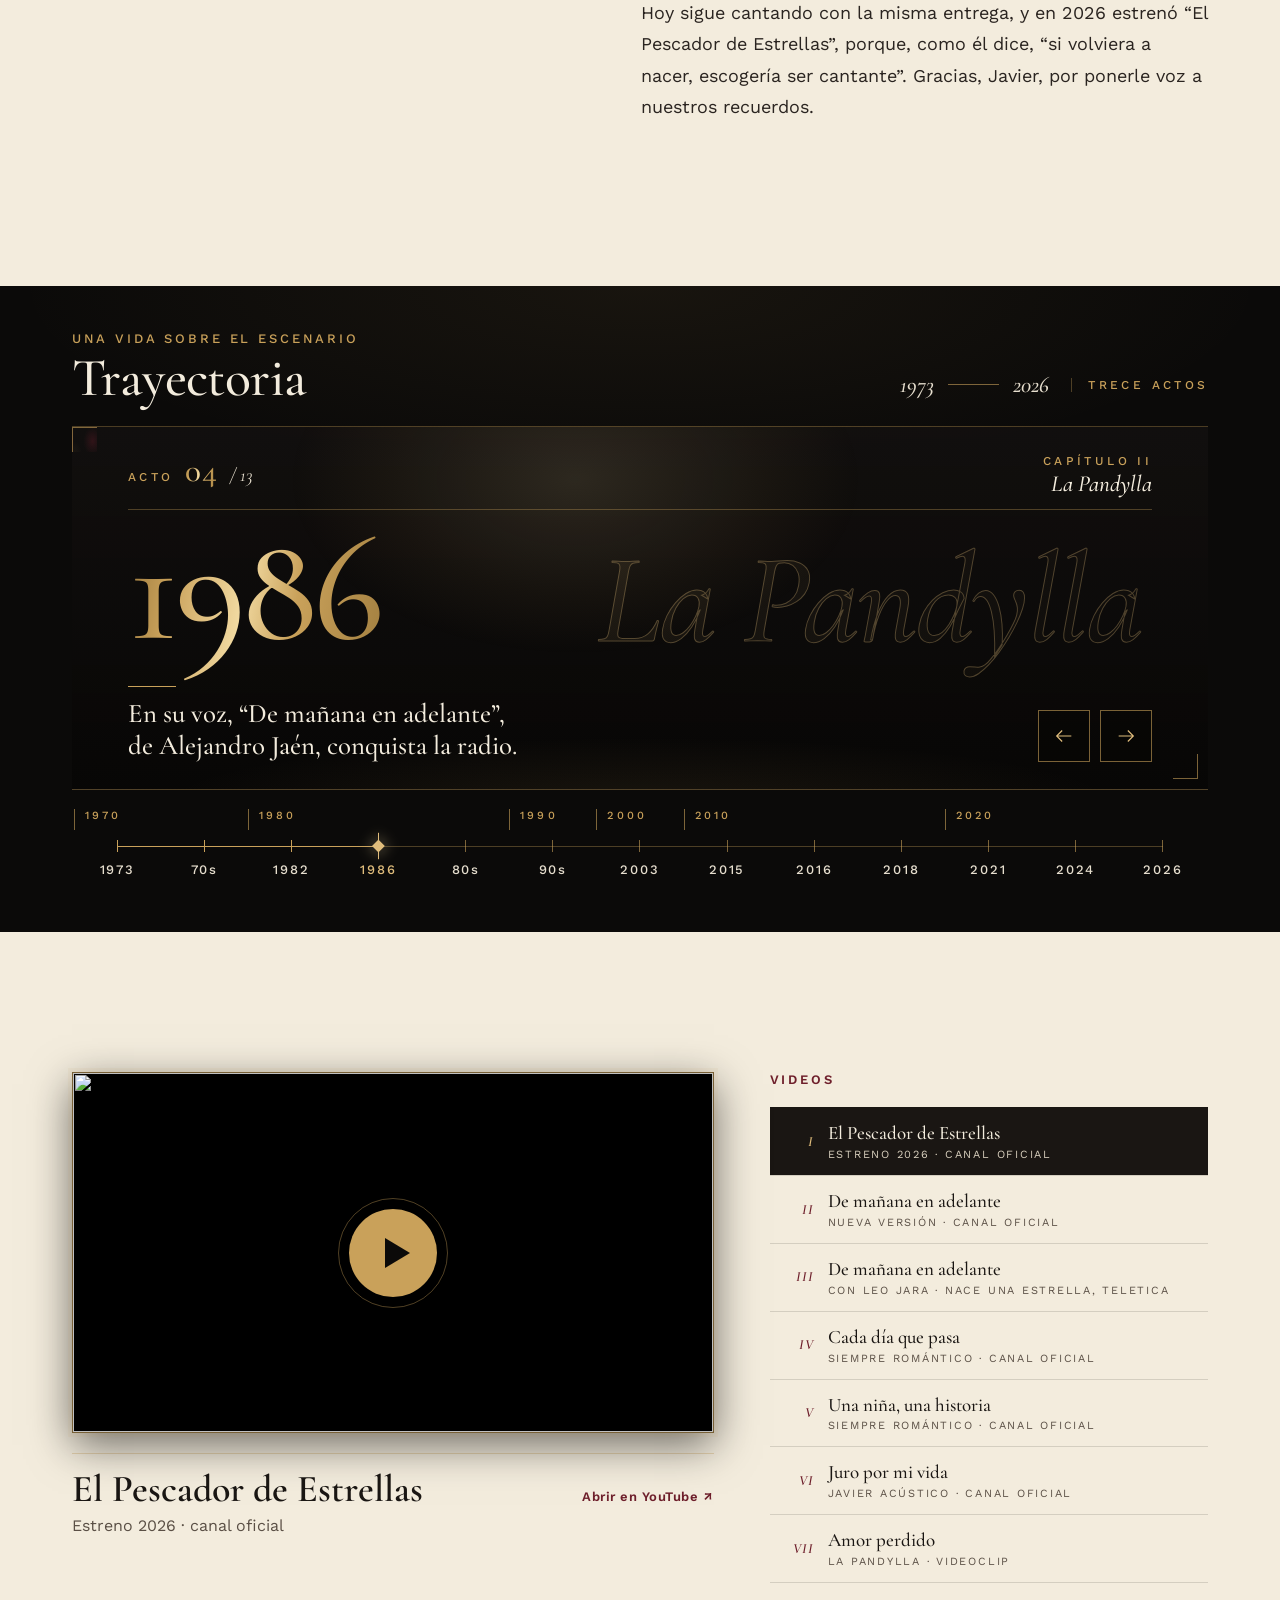
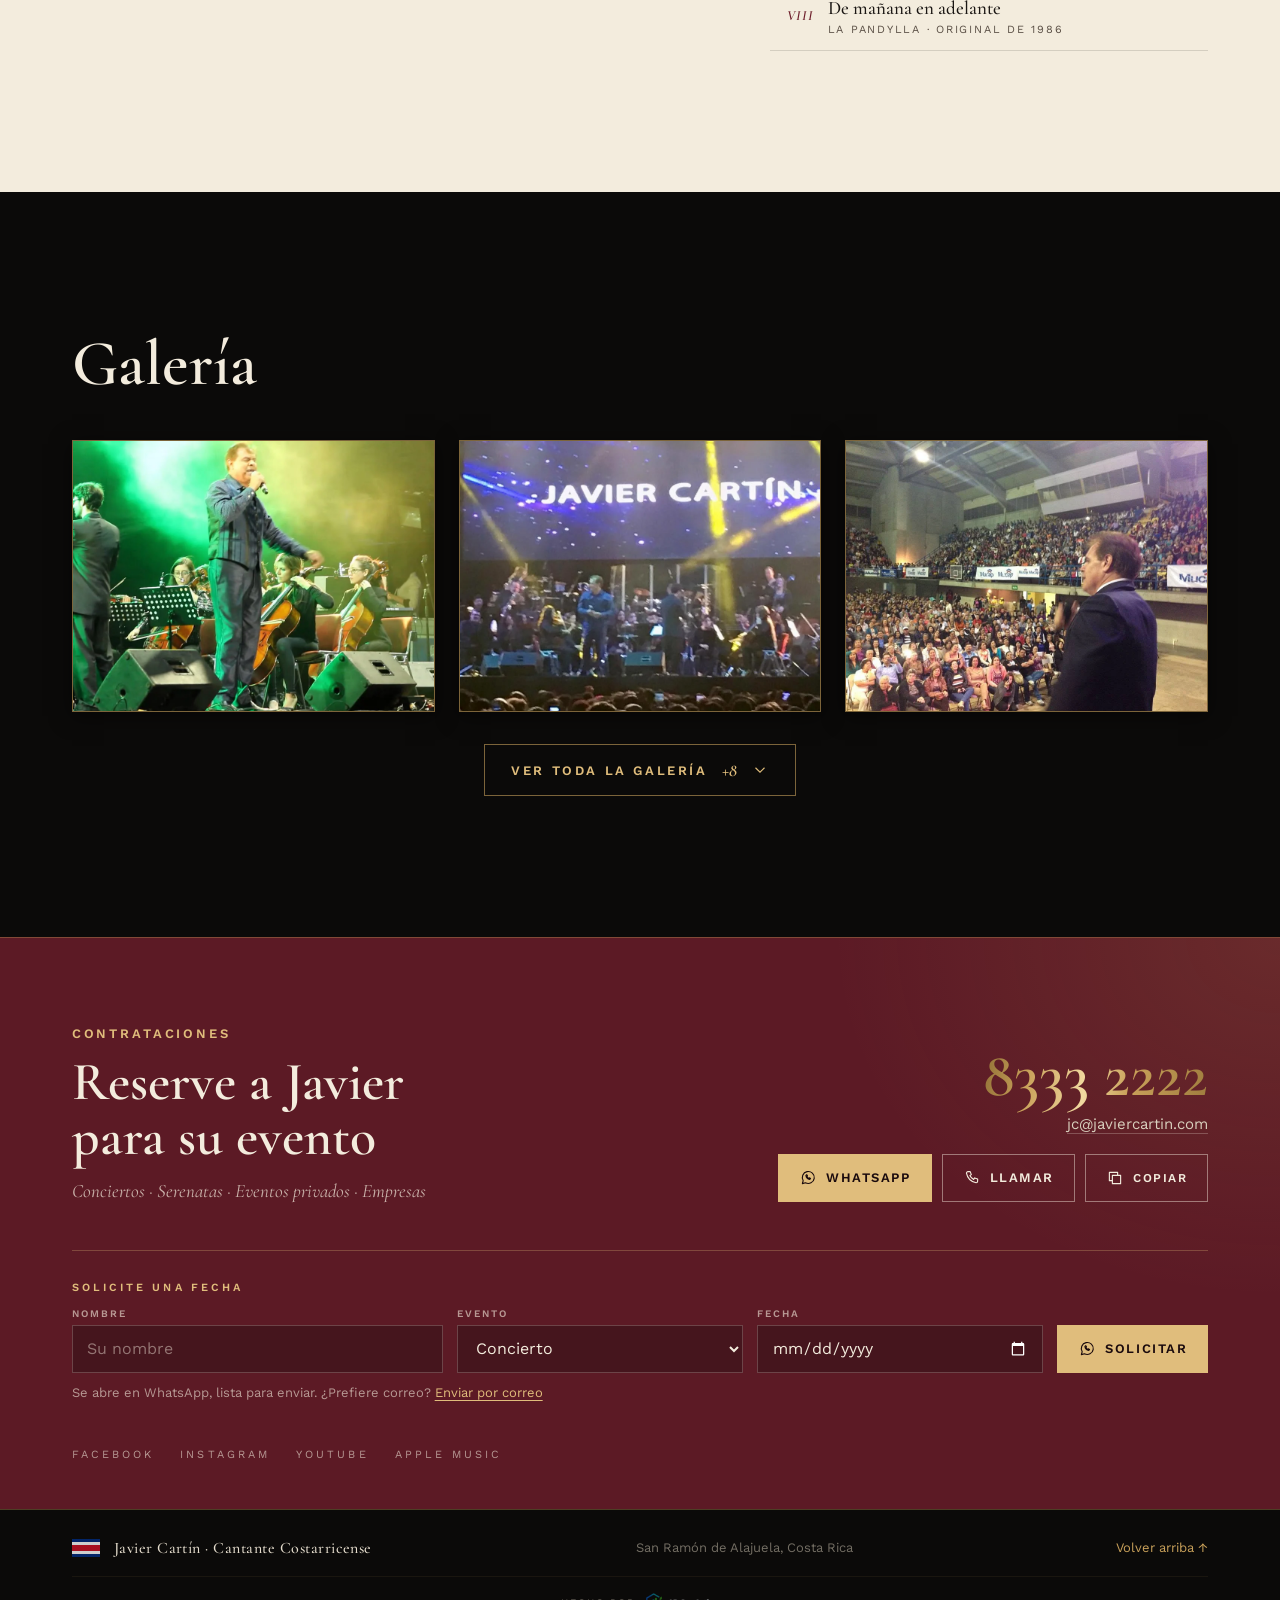
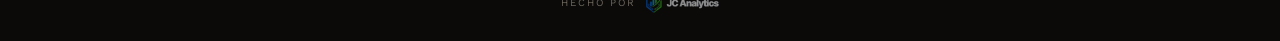
==== commit 1be37a30: "feat: favicon de micrófono dorado Co-Authored-By: Claude Sonnet 5.5 <noreply@anthropic.com>" ====
--- a/index.html
+++ b/index.html
@@ -3,6 +3,11 @@
 <head>
 <meta charset="utf-8">
 <meta name="viewport" content="width=device-width, initial-scale=1">
+<link rel="icon" href="assets/icons/favicon.svg" type="image/svg+xml">
+<link rel="icon" href="assets/icons/icon-32.png" type="image/png" sizes="32x32">
+<link rel="icon" href="favicon.ico" sizes="any">
+<link rel="apple-touch-icon" href="assets/icons/icon-180.png">
+<meta name="theme-color" content="#0b0a09">
 <title>Javier Cartín · Cantante Costarricense</title>
 <meta name="description" content="Javier Cartín, cantante costarricense. De La Banda a La Pandylla, de La Selección a los escenarios de hoy. Contacto y contrataciones.">
 <meta property="og:title" content="Javier Cartín · Cantante Costarricense">
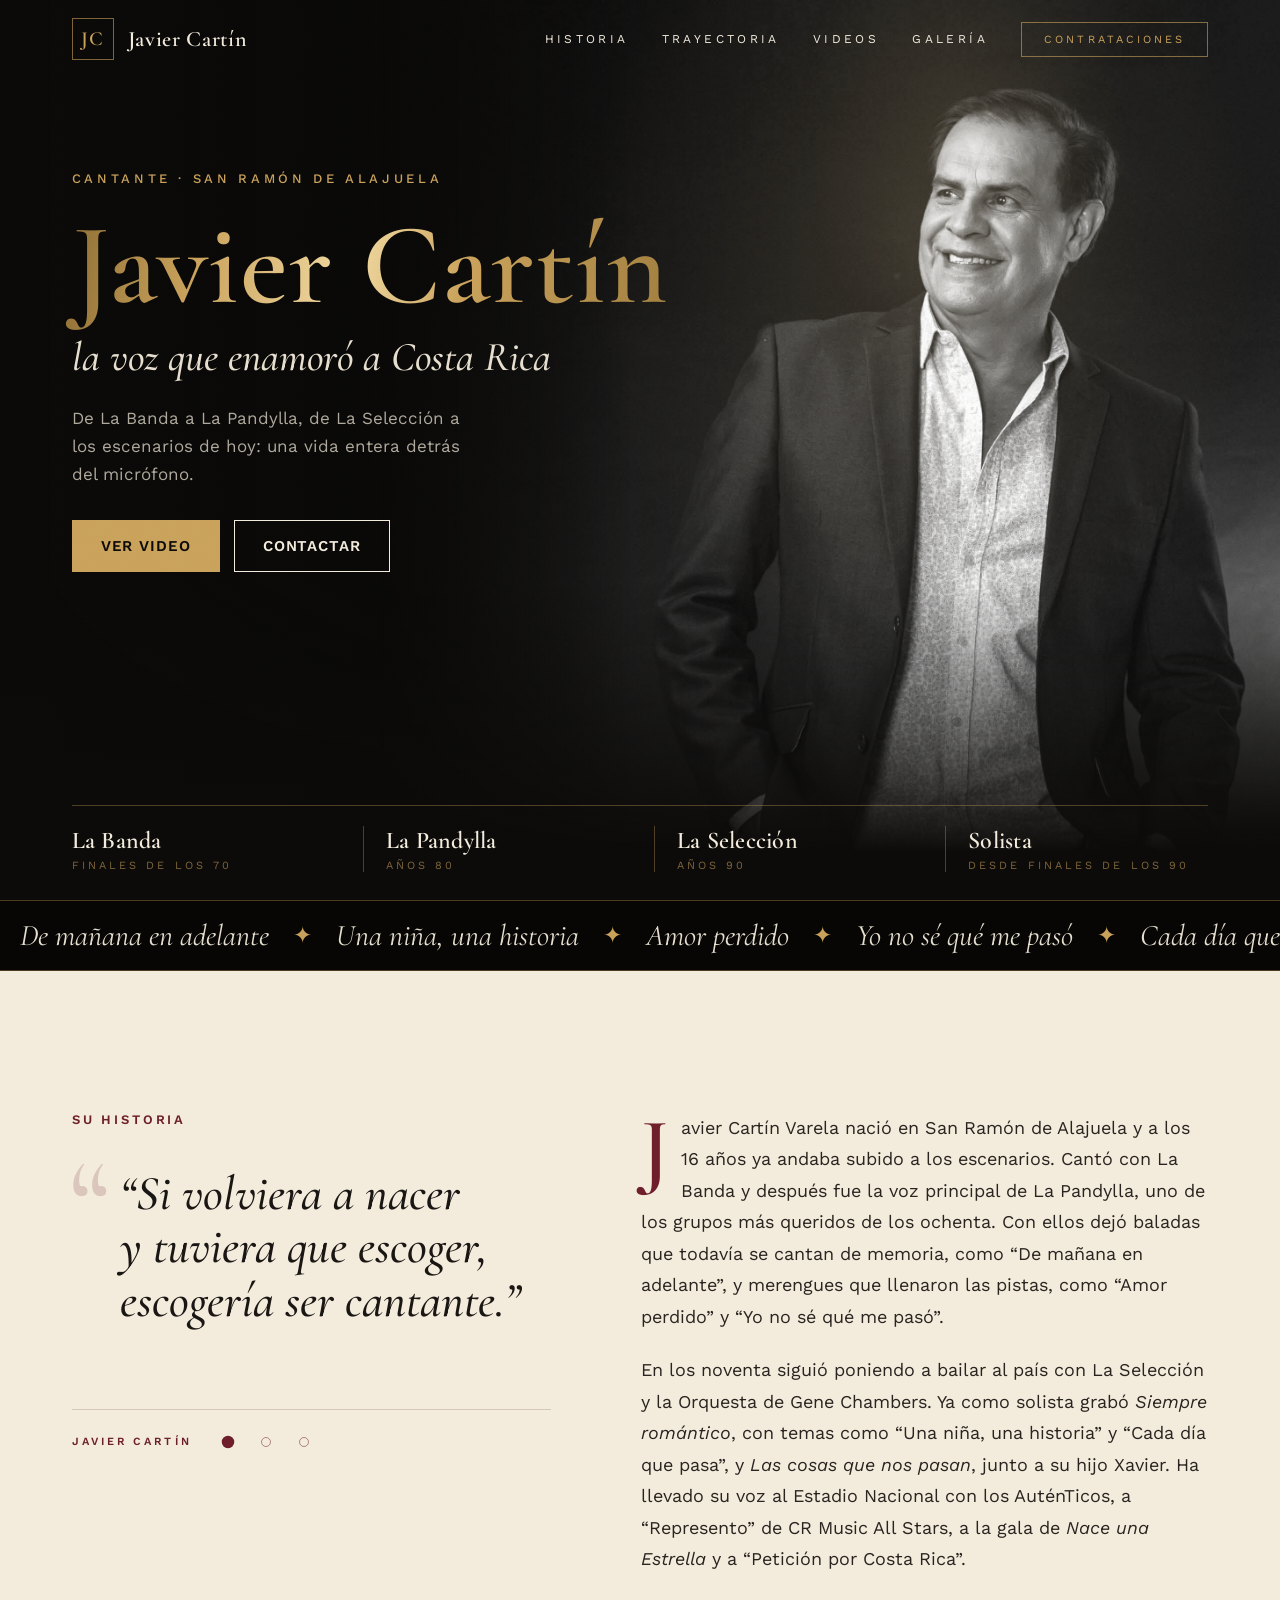
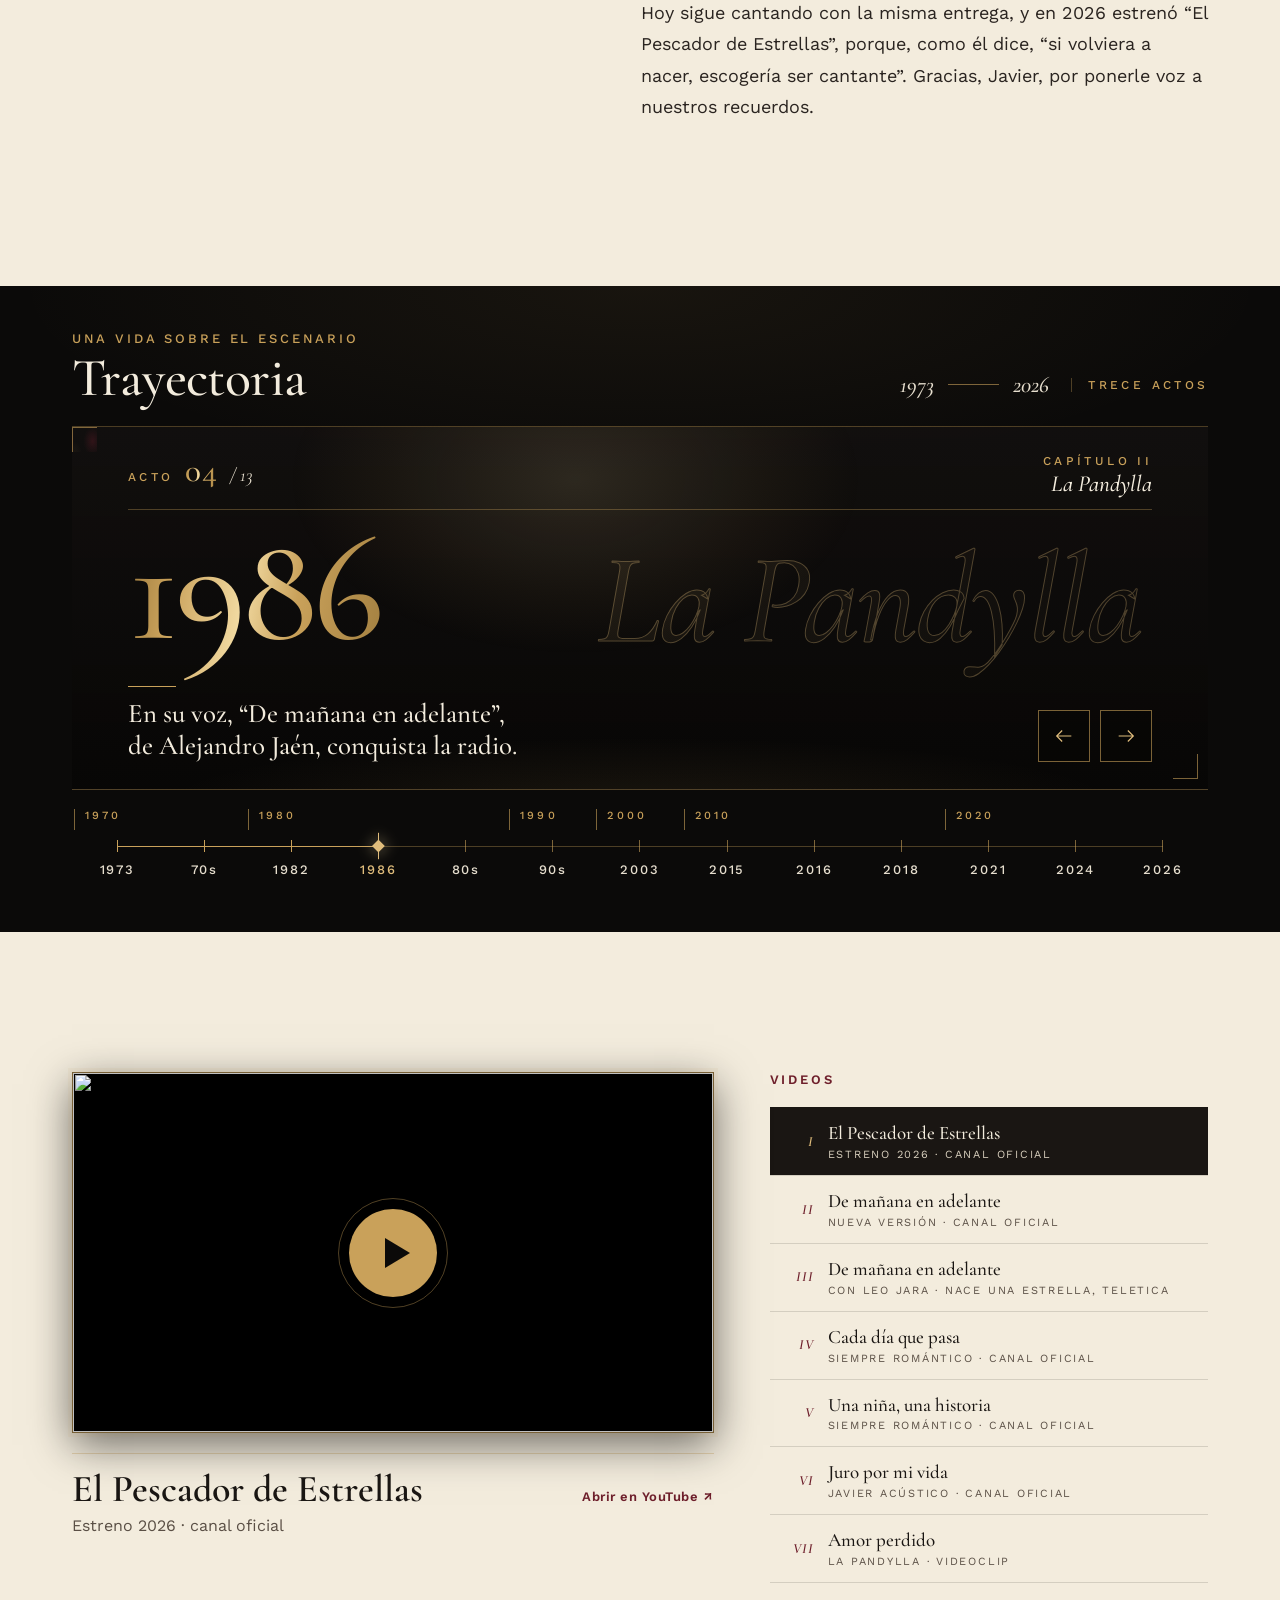
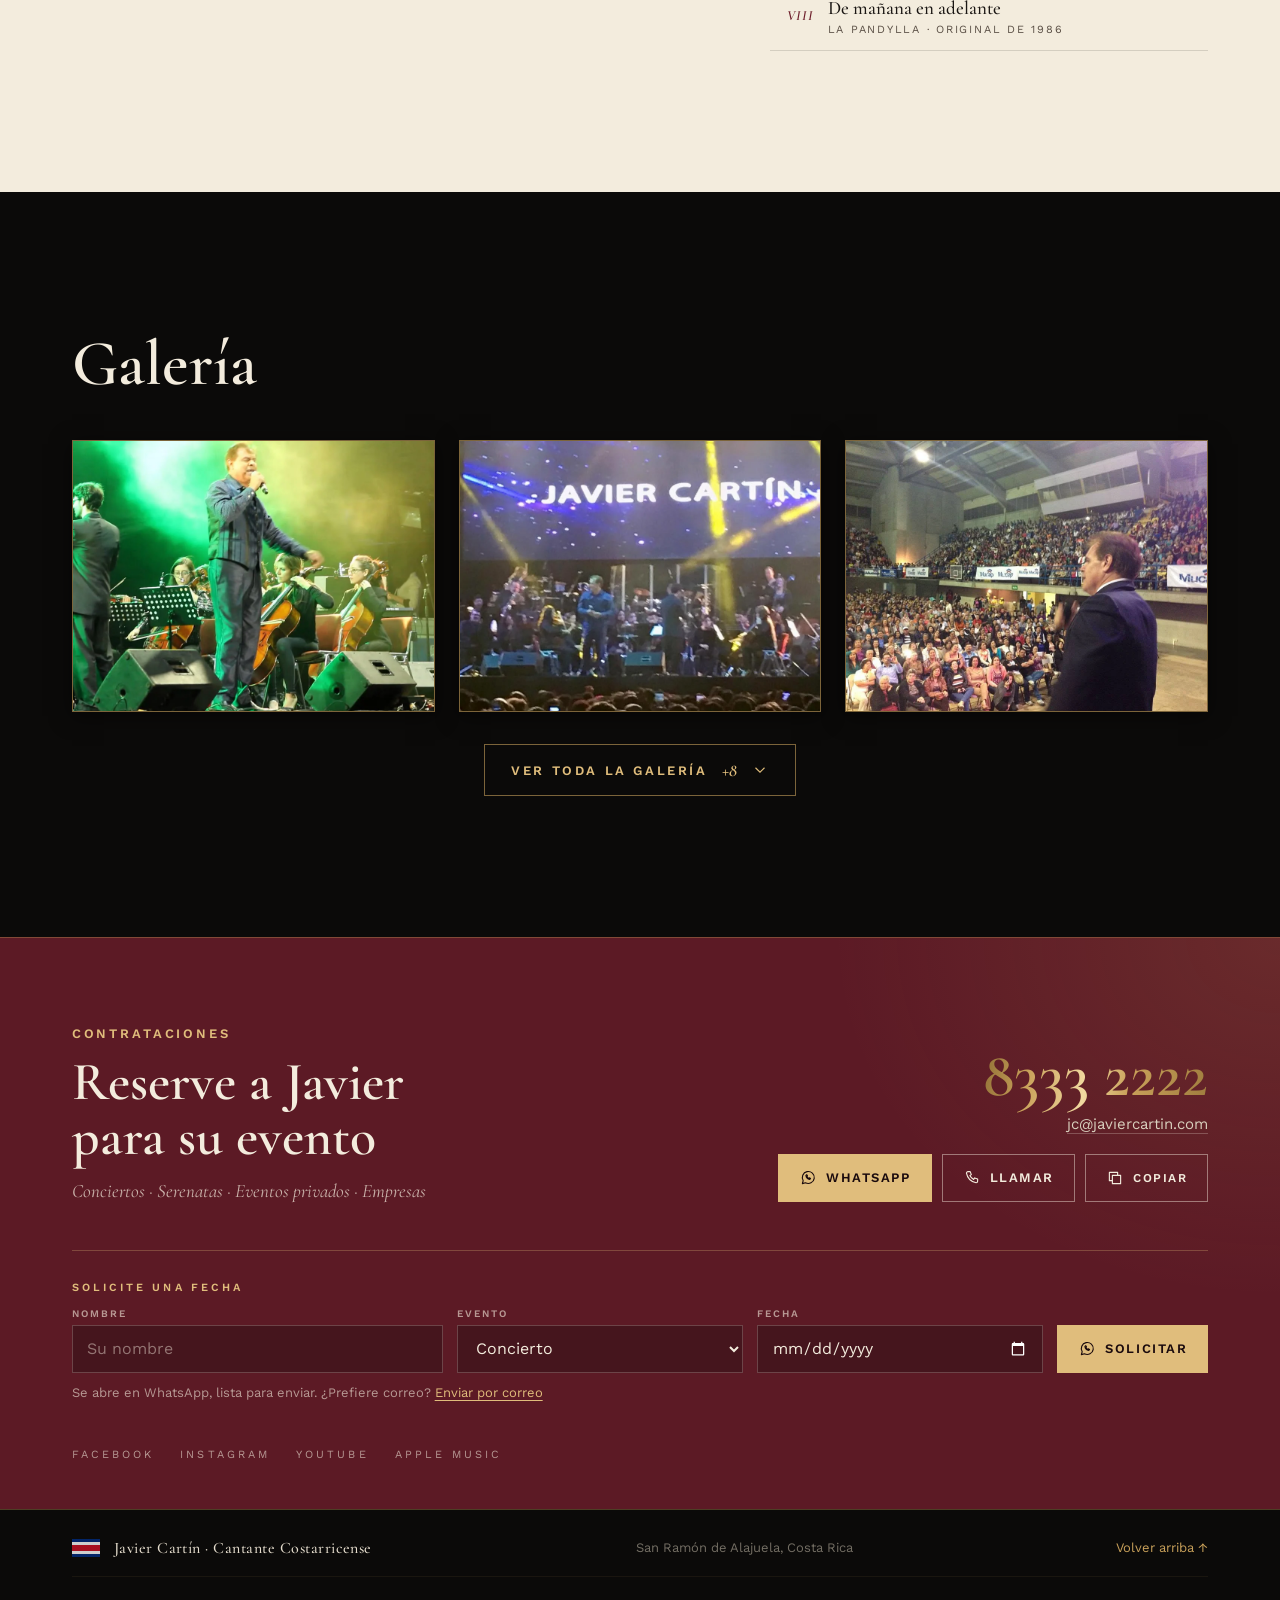
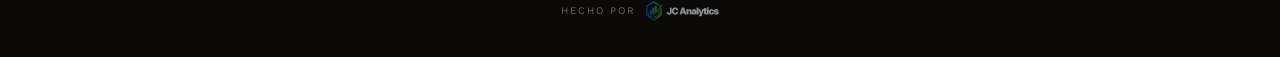
==== commit 23d128c5: "feat: crédito Hecho por JC Analytics enlaza a jcanalytic.com Co-Authored-By: Claude Sonnet 5.5 <nore" ====
--- a/index.html
+++ b/index.html
@@ -180,7 +180,7 @@
   <div class="footer__id"><span class="flag"></span><span>Javier Cartín · Cantante Costarricense</span></div>
   <div>San Ramón de Alajuela, Costa Rica</div>
   <a href="#inicio">Volver arriba ↑</a>
-  <p class="footer__credito"><span>Hecho por</span><img src="assets/jc-analytics.webp" alt="JC Analytics" width="489" height="135" loading="lazy" decoding="async"></p>
+  <p class="footer__credito"><a href="https://jcanalytic.com" target="_blank" rel="noopener" aria-label="Hecho por JC Analytics (abre su sitio en otra pestaña)"><span>Hecho por</span><img src="assets/jc-analytics.webp" alt="JC Analytics" width="489" height="135" loading="lazy" decoding="async"></a></p>
 </footer>
 
 <script src="js/data.js"></script>
--- a/css/secciones.css
+++ b/css/secciones.css
@@ -119,7 +119,7 @@
 }
 
 /* Crédito del estudio: pequeño y discreto, fila propia bajo el pie */
-.footer__credito{flex-basis:100%;display:flex;align-items:center;justify-content:center;gap:10px;margin:6px 0 0;padding-top:16px;border-top:1px solid rgba(201,161,90,.14);opacity:.55;transition:opacity var(--dur-micro)}
+.footer__credito{flex-basis:100%;display:flex;justify-content:center;margin:6px 0 0;padding-top:16px;border-top:1px solid rgba(201,161,90,.14);opacity:.55;transition:opacity var(--dur-micro)}
 .footer__credito:hover{opacity:.9}
 .footer__credito span{font-size:10px;letter-spacing:.2em;text-transform:uppercase;color:#b9b0a0}
 .footer__credito img{display:block;height:20px;width:auto}
@@ -138,3 +138,6 @@
   .playlist__title{font-size:17px;line-height:1.15}
   .playlist__detail{margin-top:2px;font-size:10px;letter-spacing:.12em}
 }
+
+.footer__credito a{display:inline-flex;align-items:center;gap:10px;padding:8px 6px;text-decoration:none;color:inherit}
+.footer__credito a:focus-visible{outline:1px solid var(--oro-claro);outline-offset:3px}
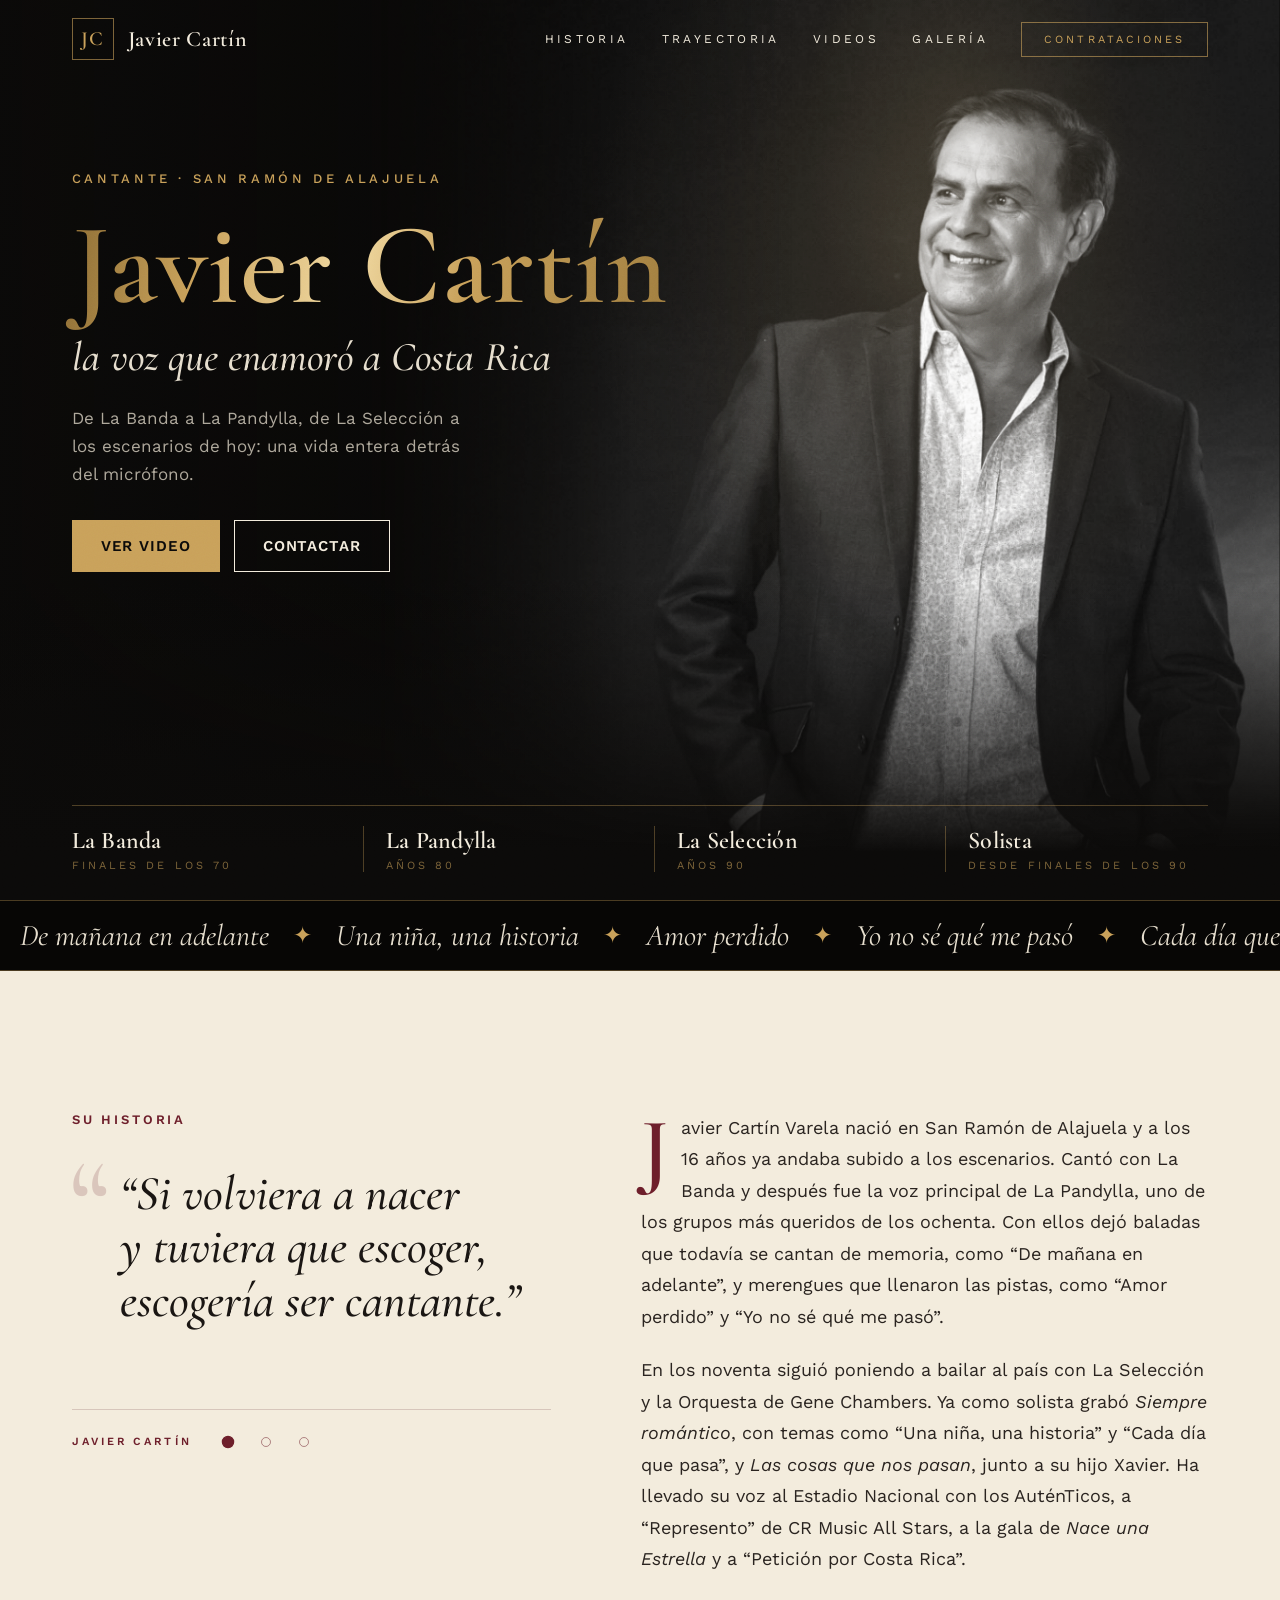
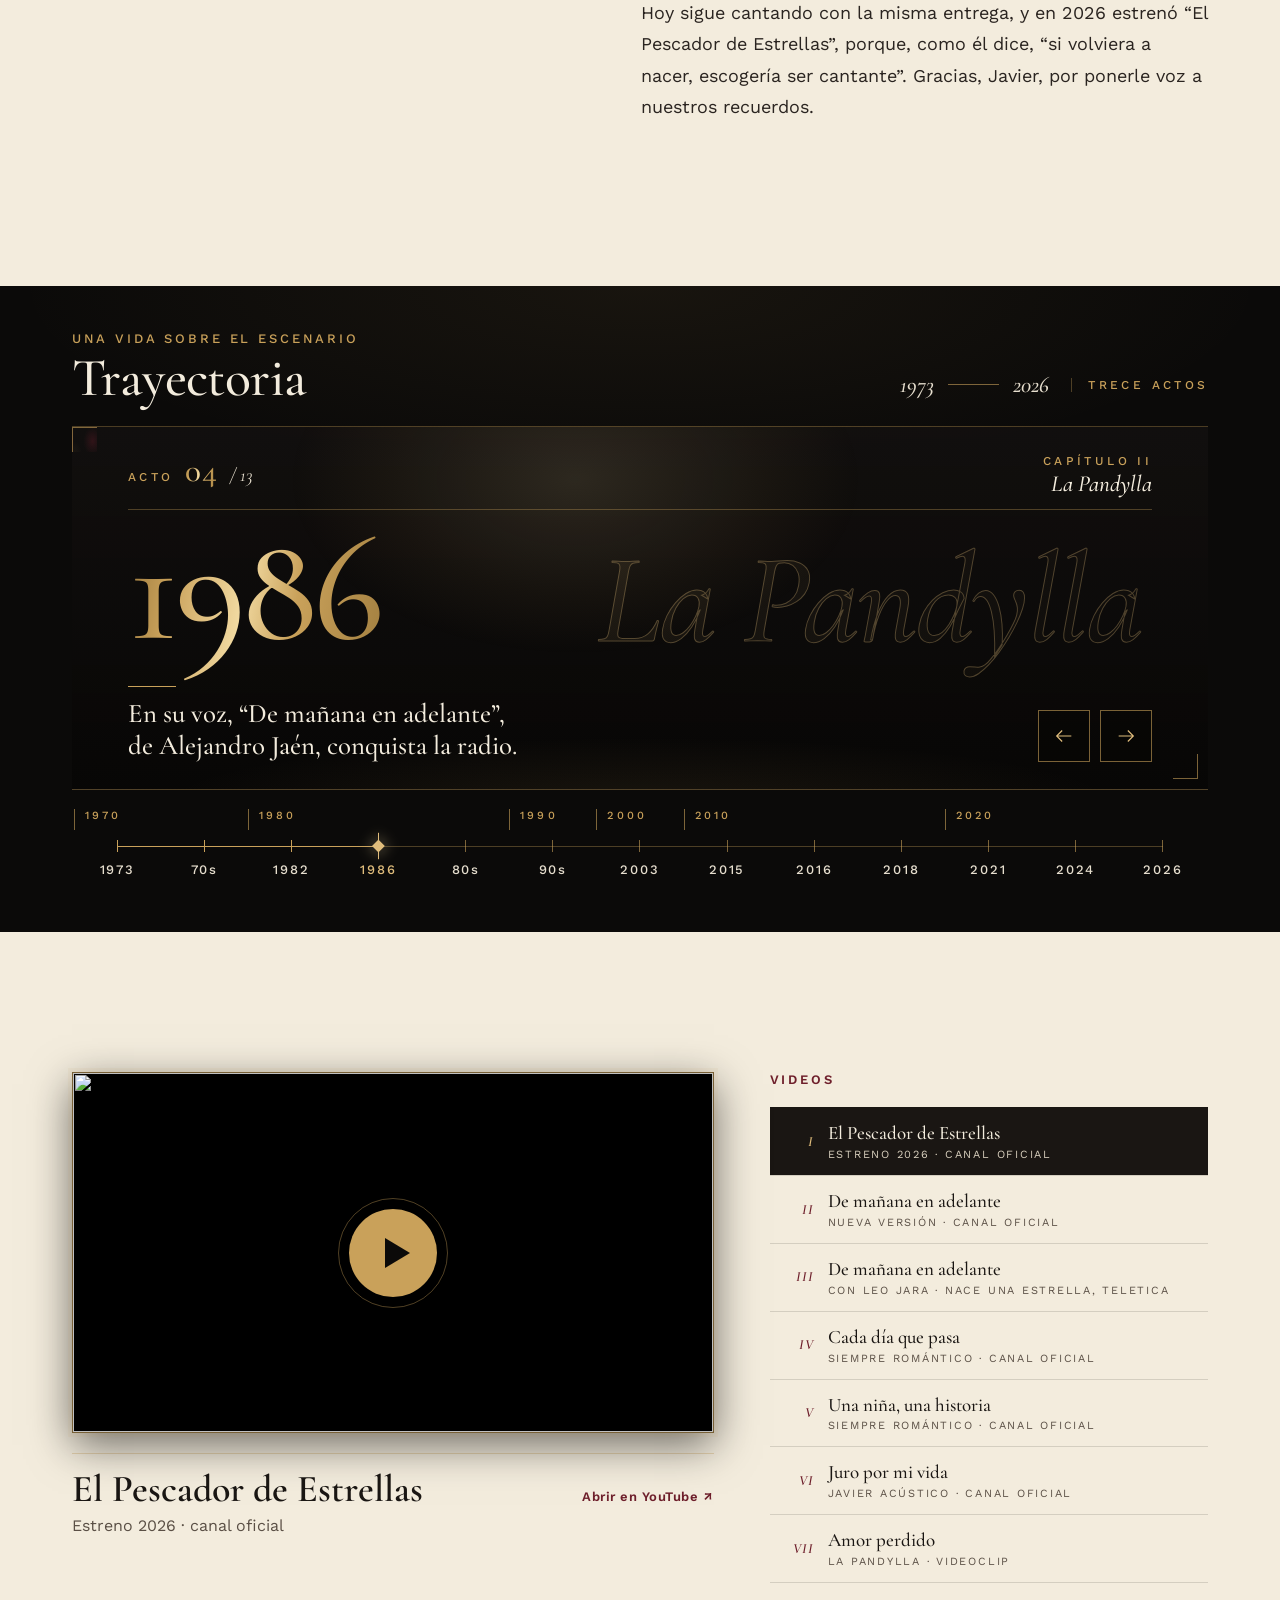
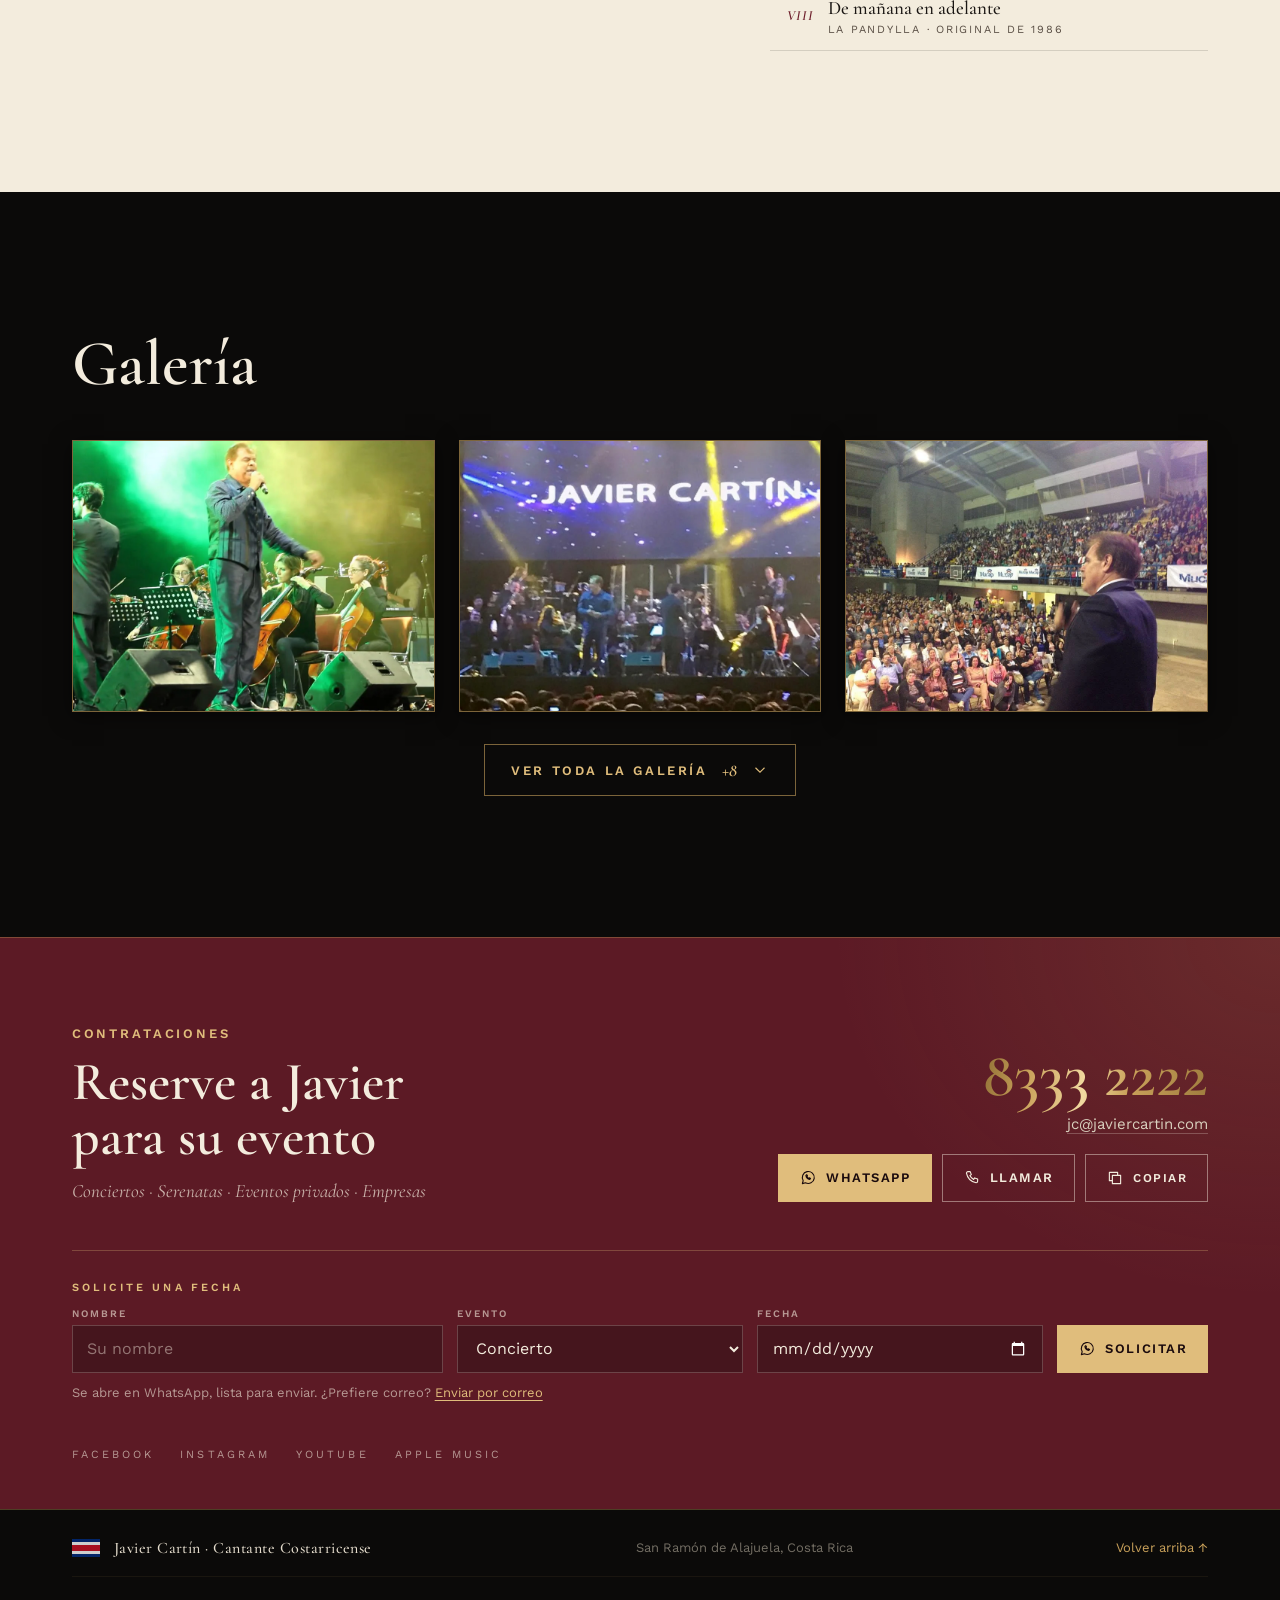
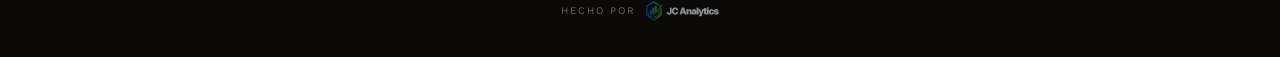
==== commit d6248dea: "feat: sección Próximos eventos editable desde /admin (sin backend) - Lee data/eventos.json; oculta e" ====
--- a/index.html
+++ b/index.html
@@ -22,6 +22,7 @@
 <link rel="stylesheet" href="css/trayectoria.css">
 <link rel="stylesheet" href="css/secciones.css">
 <link rel="stylesheet" href="css/contacto.css">
+<link rel="stylesheet" href="css/eventos.css">
 </head>
 <body>
 <div class="progress" id="progress"></div>
@@ -33,7 +34,7 @@
     <span class="nav__logo-name">Javier Cartín</span>
   </a>
   <nav class="nav__links">
-    <a href="#historia">Historia</a><a href="#trayectoria">Trayectoria</a><a href="#videos">Videos</a><a href="#galeria">Galería</a>
+    <a href="#eventos" id="navEventos" hidden>Eventos</a><a href="#historia">Historia</a><a href="#trayectoria">Trayectoria</a><a href="#videos">Videos</a><a href="#galeria">Galería</a>
     <a class="nav__cta" href="#contacto">Contrataciones</a>
   </nav>
 </header>
@@ -75,6 +76,14 @@
     <p>En los noventa siguió poniendo a bailar al país con La Selección y la Orquesta de Gene Chambers. Ya como solista grabó <em>Siempre romántico</em>, con temas como “Una niña, una historia” y “Cada día que pasa”, y <em>Las cosas que nos pasan</em>, junto a su hijo Xavier. Ha llevado su voz al Estadio Nacional con los AuténTicos, a “Represento” de CR Music All Stars, a la gala de <em>Nace una Estrella</em> y a “Petición por Costa Rica”.</p>
     <p>Hoy sigue cantando con la misma entrega, y en 2026 estrenó “El Pescador de Estrellas”, porque, como él dice, “si volviera a nacer, escogería ser cantante”. Gracias, Javier, por ponerle voz a nuestros recuerdos.</p>
   </div>
+</section>
+
+<section class="eventos" id="eventos" aria-labelledby="eventosTitulo" hidden>
+  <header class="eventos__head reveal">
+    <div class="eyebrow">Agenda</div>
+    <h2 id="eventosTitulo">Próximos eventos</h2>
+  </header>
+  <div class="eventos__lista" id="eventosLista"></div>
 </section>
 
 <section class="section" id="trayectoria">
@@ -187,6 +196,7 @@
 <script src="js/hero.js"></script>
 <script src="js/trayectoria.js"></script>
 <script src="js/secciones.js"></script>
+<script src="js/eventos.js"></script>
 <script src="js/base.js"></script>
 </body>
 </html>
--- a/css/eventos.css
+++ b/css/eventos.css
@@ -0,0 +1,32 @@
+/* PRÓXIMOS EVENTOS. Se muestra solo si data/eventos.json tiene eventos de hoy en adelante. */
+.eventos{padding:var(--sec) var(--pad);background:linear-gradient(180deg,var(--negro-2),var(--carbon));border-top:1px solid var(--filete)}
+.eventos[hidden]{display:none}
+.eventos__head h2{margin:12px 0 0}
+.eventos__lista{margin-top:clamp(28px,4vw,44px);align-items:start;display:grid;grid-template-columns:repeat(auto-fit,minmax(min(100%,300px),1fr));gap:clamp(18px,2.4vw,28px)}
+.evento{display:flex;flex-direction:column;background:rgba(243,236,221,.03);border:1px solid var(--filete);transition:border-color var(--dur-ui) var(--ease-salida),transform var(--dur-ui) var(--ease-salida)}
+.evento:hover{border-color:var(--filete-fuerte);transform:translateY(-3px)}
+.evento__img{position:relative;aspect-ratio:4/5;overflow:hidden;background:var(--carbon)}
+.evento__img img{width:100%;height:100%;object-fit:cover;display:block}
+.evento__img--sin{aspect-ratio:16/7;background:radial-gradient(ellipse 70% 100% at 80% 0%,rgba(201,161,90,.16),transparent 70%),var(--carbon)}
+.evento__fecha{position:absolute;left:14px;top:14px;display:flex;flex-direction:column;align-items:center;min-width:62px;padding:8px 10px;background:rgba(11,10,9,.88);border:1px solid var(--filete-fuerte);text-align:center;line-height:1}
+.evento__dia{font-family:var(--serif);font-weight:600;font-size:32px;color:var(--oro-claro)}
+.evento__mes{margin-top:4px;font-size:11px;letter-spacing:.22em;text-transform:uppercase;color:var(--crema-2)}
+.evento__cuerpo{padding:clamp(18px,2vw,26px);display:flex;flex-direction:column;gap:8px;flex:1}
+.evento__cuando{font-size:11px;letter-spacing:var(--tracking-etiqueta);text-transform:uppercase;font-weight:600;color:var(--oro)}
+.evento__titulo{margin:0;font-family:var(--serif);font-weight:600;font-size:clamp(26px,2.6vw,34px);line-height:1.08;color:var(--crema);text-wrap:balance}
+.evento__lugar{margin:0;font-family:var(--serif);font-style:italic;font-size:19px;color:var(--crema-2)}
+.evento__desc{margin:4px 0 0;font-size:16px;line-height:1.6;color:rgba(243,236,221,.78);text-wrap:pretty}
+.evento__btn{margin-top:auto;align-self:flex-start;display:inline-flex;align-items:center;min-height:48px;padding:0 22px;border:1px solid var(--oro);color:var(--oro);font-size:13px;font-weight:600;letter-spacing:.14em;text-transform:uppercase;text-decoration:none;transition:background var(--dur-micro),color var(--dur-micro)}
+.evento__desc+.evento__btn,.evento__lugar+.evento__btn,.evento__titulo+.evento__btn{margin-top:14px}
+.evento__btn:hover{background:var(--oro);color:var(--negro)}
+.evento__btn:focus-visible{outline:1px solid var(--oro-claro);outline-offset:3px}
+/* Un solo evento: afiche a la izquierda y texto a la derecha */
+@media (min-width:768px){
+  .eventos__lista--uno{grid-template-columns:minmax(0,1fr)}
+  .eventos__lista--uno .evento{flex-direction:row;max-width:920px}
+  .eventos__lista--uno .evento__img{flex:0 0 min(40%,340px);aspect-ratio:4/5}
+  .eventos__lista--uno .evento__img--sin{flex:0 0 min(34%,280px);aspect-ratio:auto}
+  .eventos__lista--uno .evento__cuerpo{justify-content:center;padding:clamp(24px,3vw,44px)}
+}
+@media (max-width:767px){ .eventos{padding-top:44px;padding-bottom:48px} }
+@media (prefers-reduced-motion:reduce){ .evento,.evento__btn{transition:none} .evento:hover{transform:none} }
